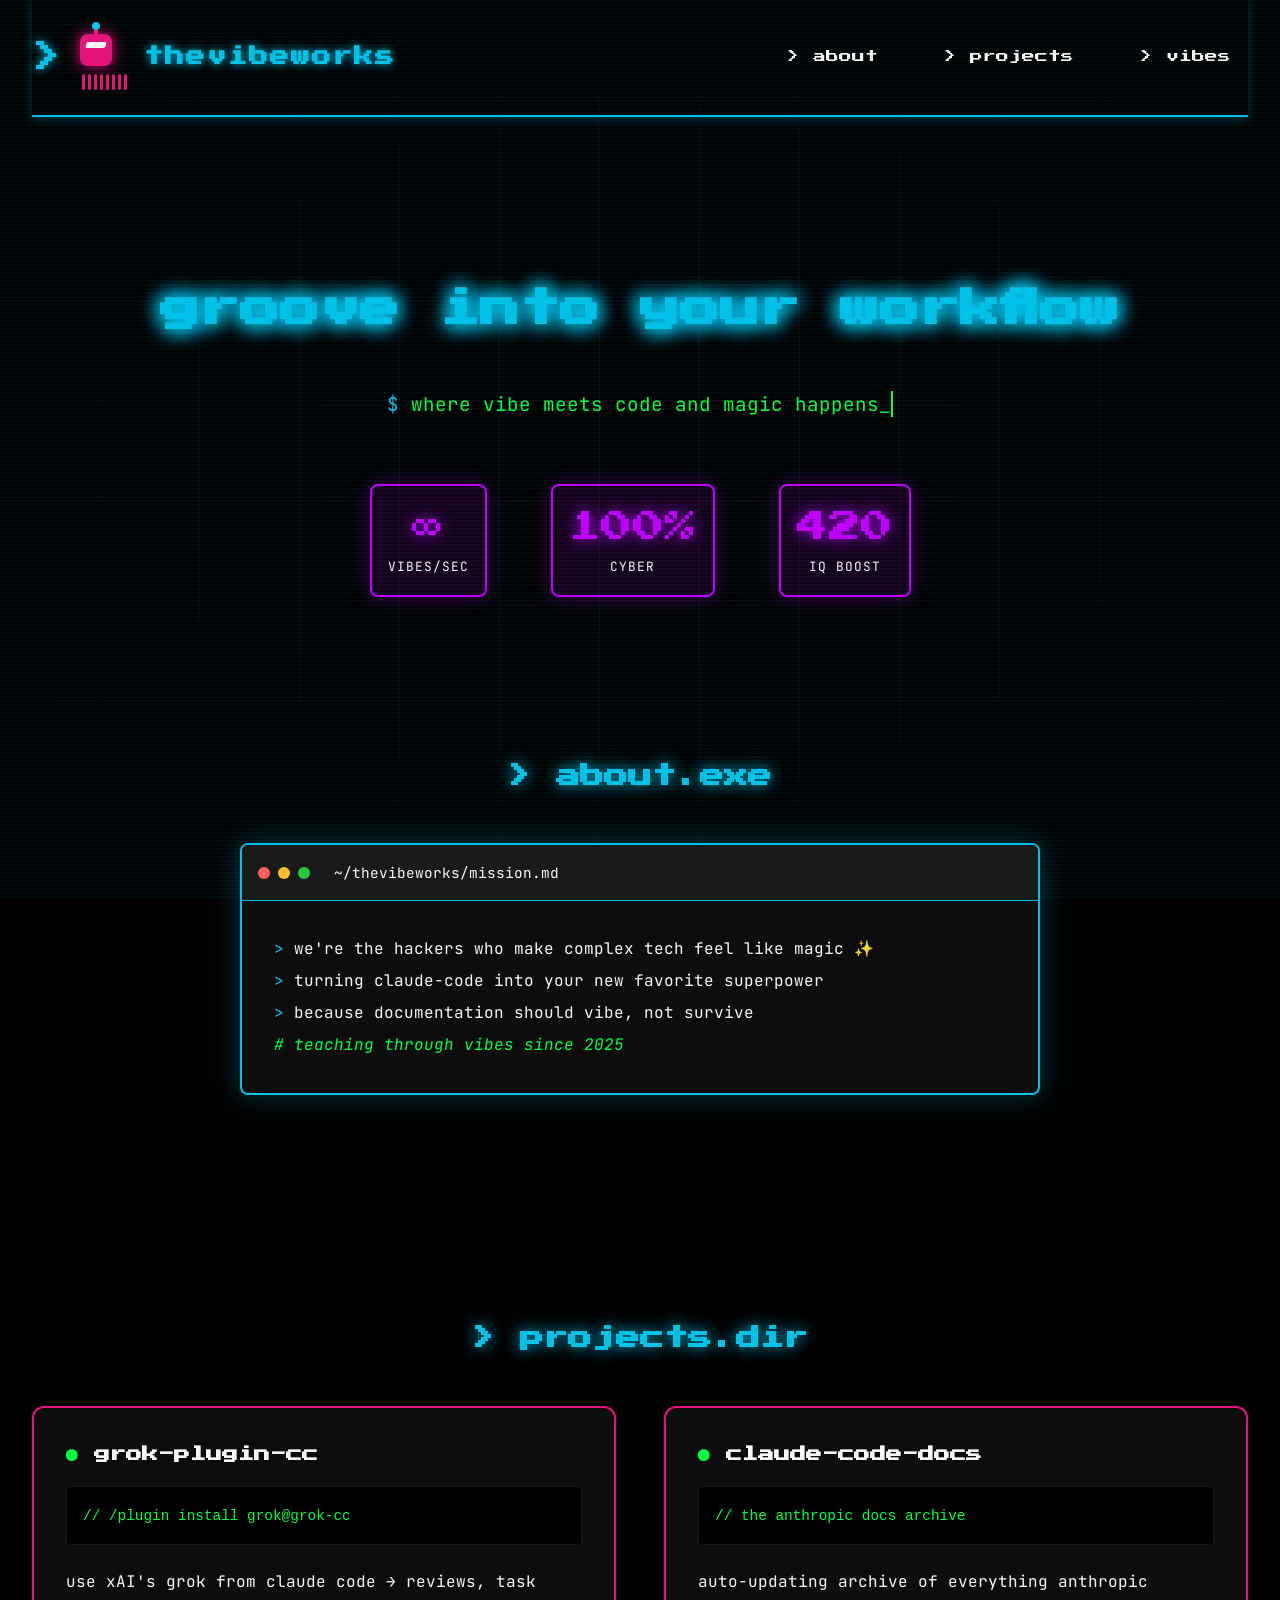
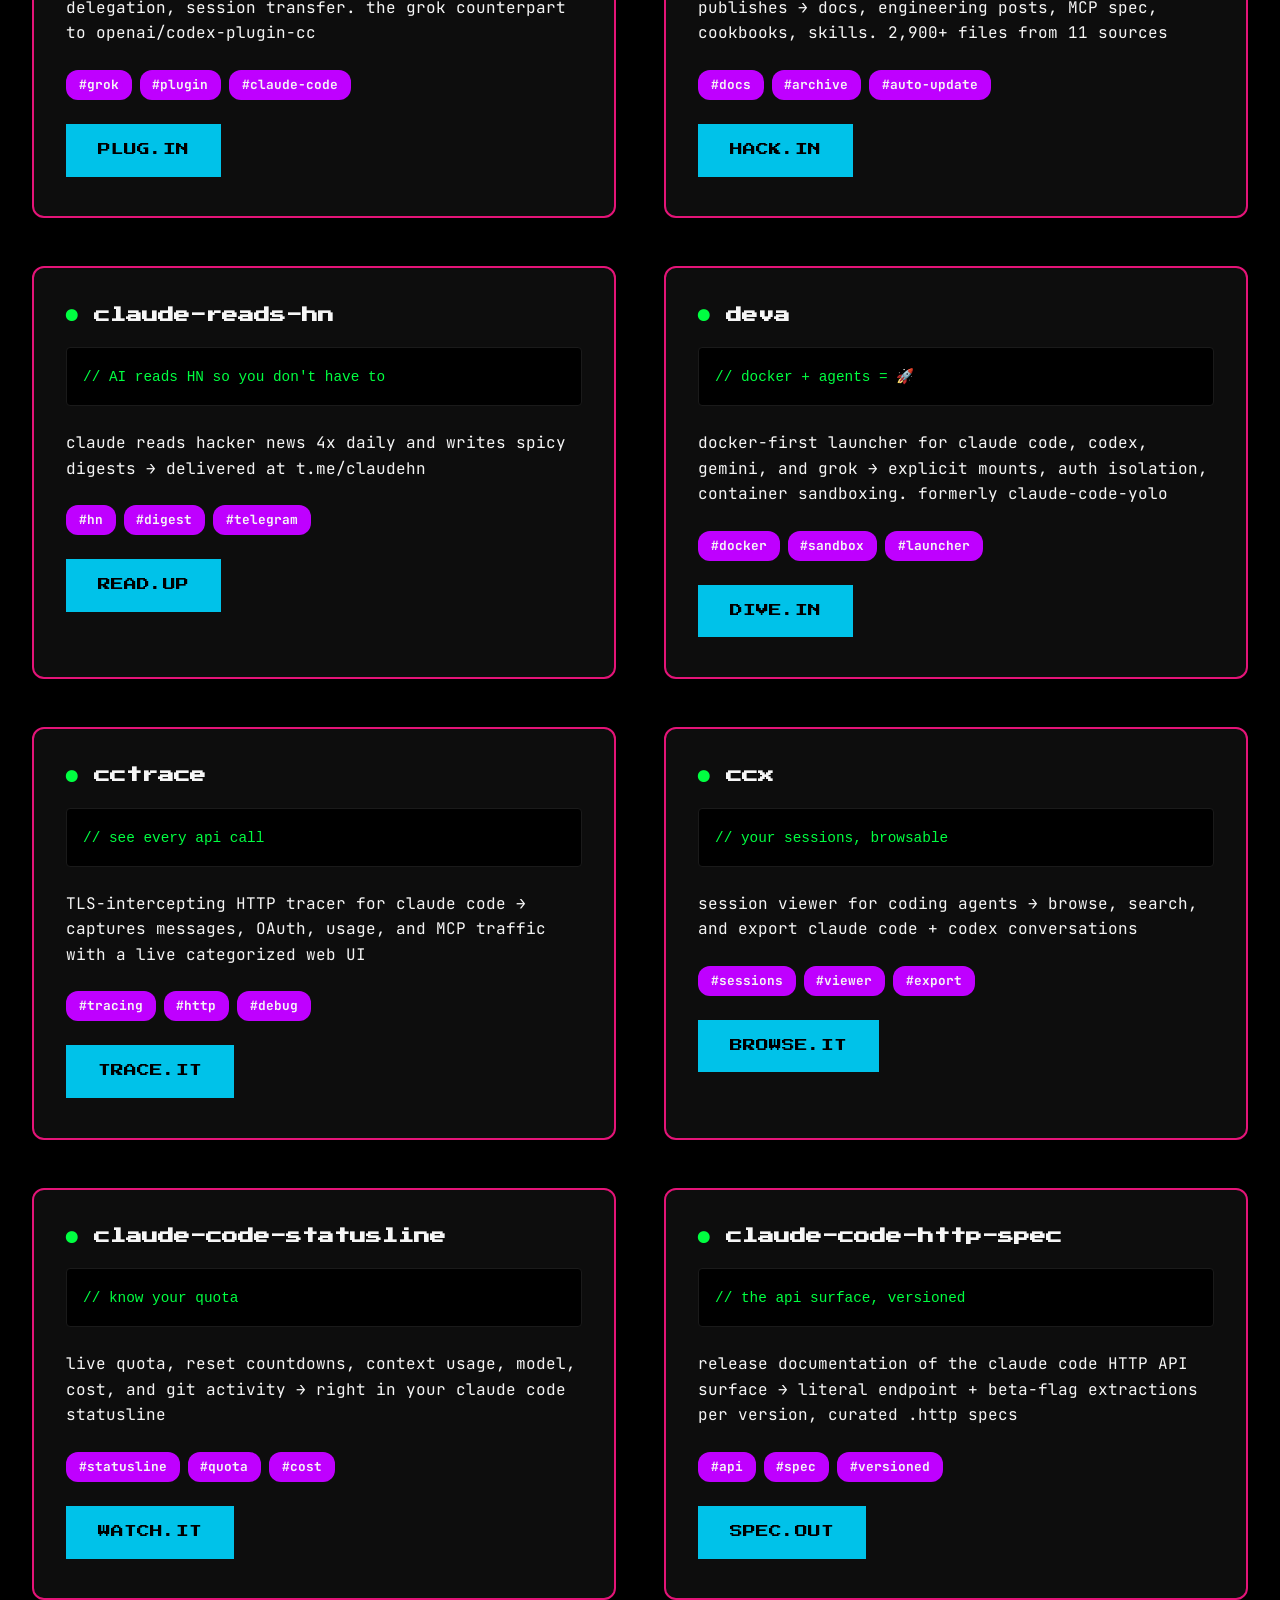
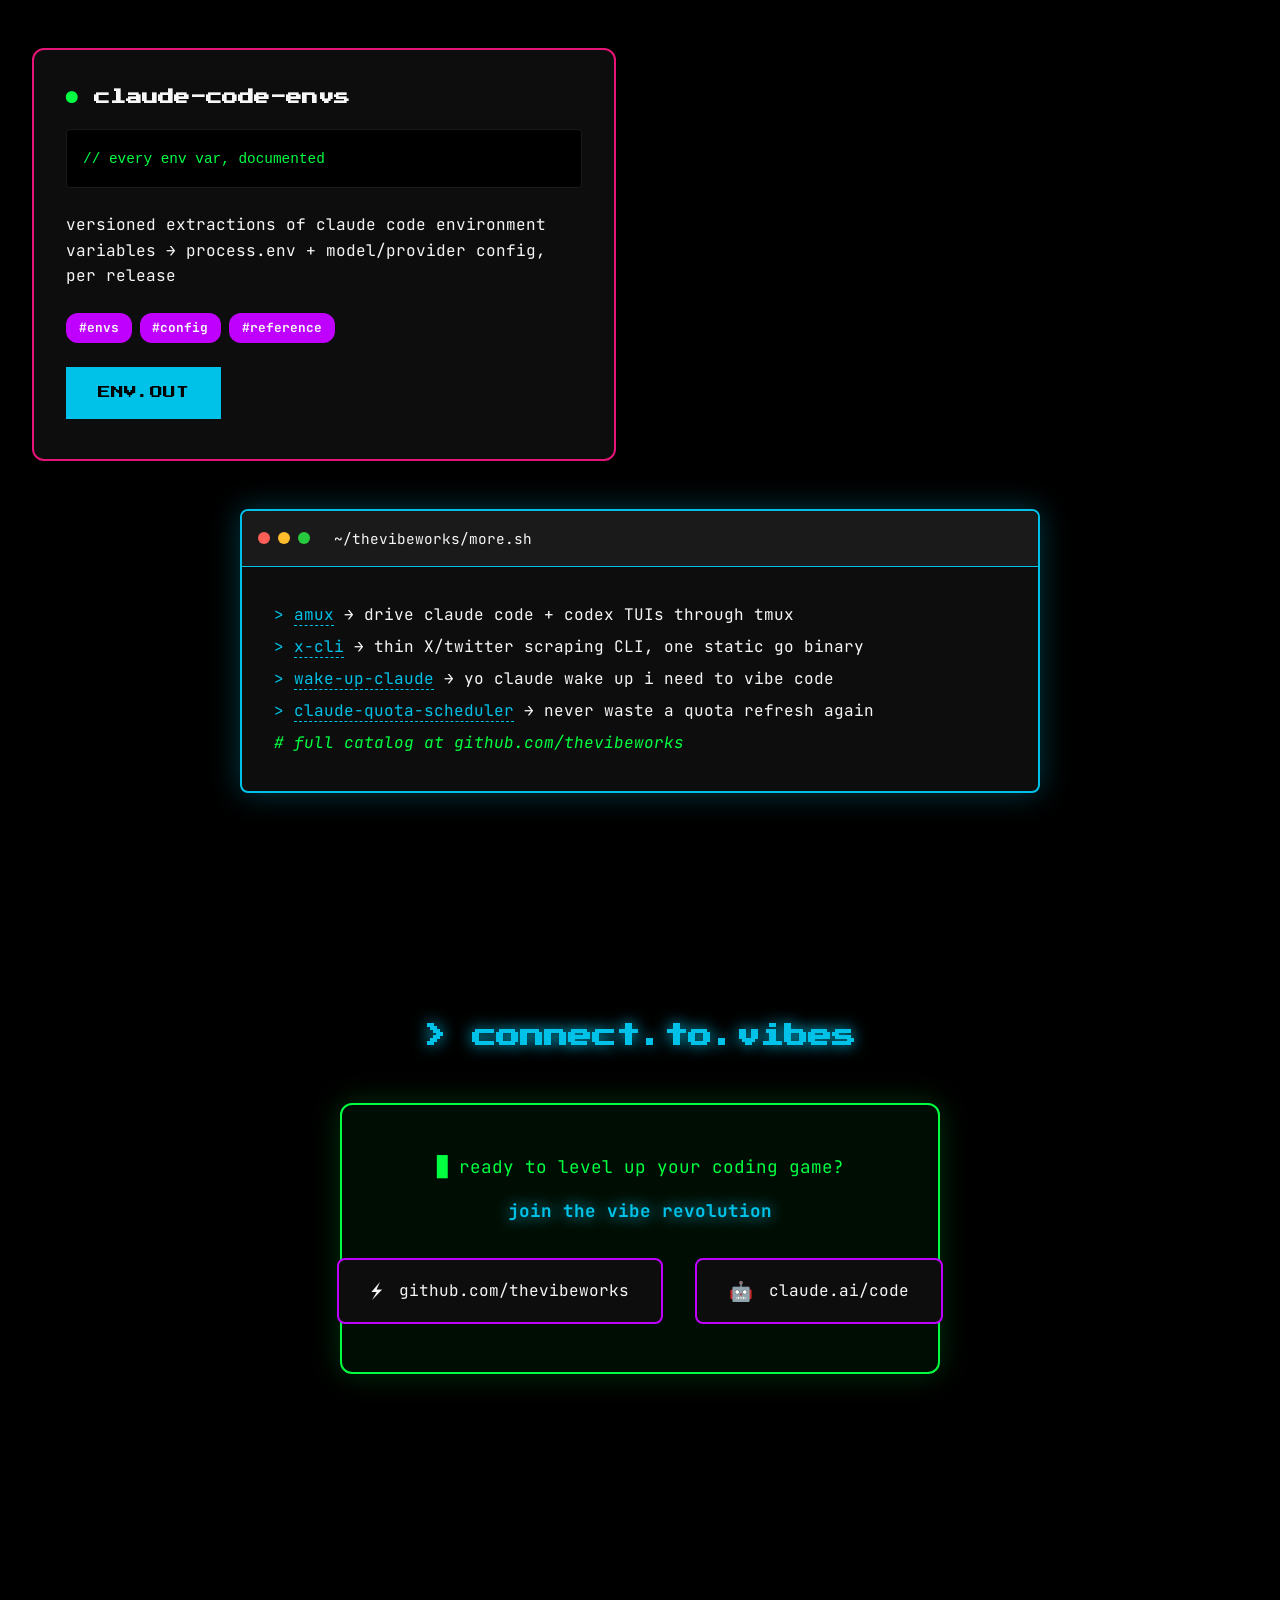
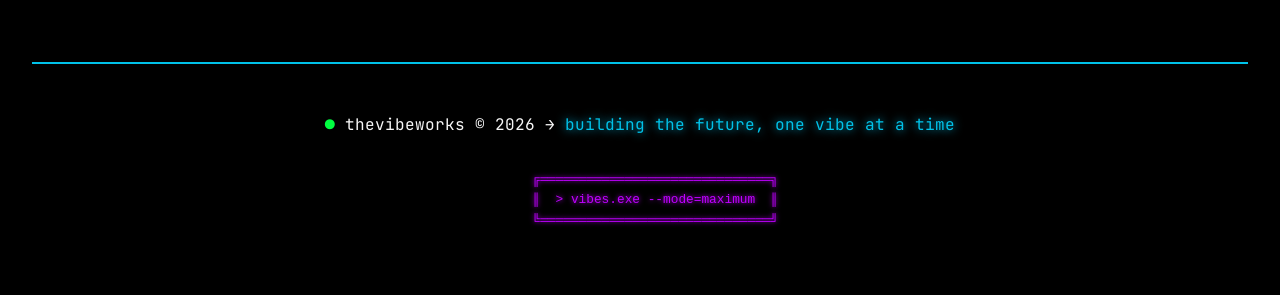
==== index.html @ 53d2098b "Add grok-plugin-cc to projects, sync deva description grok-plugin-cc shipped today (v0.1.0, Apache-2" ====
<!DOCTYPE html>
<html lang="en">
<head>
    <meta charset="UTF-8">
    <meta name="viewport" content="width=device-width, initial-scale=1.0">
    <title>thevibeworks → { coding the future }</title>
    <link rel="stylesheet" href="style.css">
    <link href="https://fonts.googleapis.com/css2?family=Press+Start+2P&family=JetBrains+Mono:wght@300;400;500;700&display=swap" rel="stylesheet">
</head>
<body>
    <div class="matrix-bg"></div>
    <div class="scan-lines"></div>
    
    <div class="container">
        <header class="header">
            <div class="logo-container">
                <div class="prompt-arrow">&gt;</div>
                <div class="octo-mascot">
                    <div class="octo-body">
                        <div class="octo-eyes"></div>
                        <div class="octo-antenna"></div>
                    </div>
                    <div class="octo-legs">
                        <span></span><span></span><span></span><span></span>
                        <span></span><span></span><span></span><span></span>
                    </div>
                </div>
                <h1 class="logo">thevibeworks</h1>
            </div>
            <nav class="nav">
                <a href="#about" class="nav-link">&gt; about</a>
                <a href="#projects" class="nav-link">&gt; projects</a>
                <a href="#vibes" class="nav-link">&gt; vibes</a>
            </nav>
        </header>

        <main class="main">
            <section class="hero">
                <div class="hero-glitch">
                    <h2 class="hero-title" data-text="groove into your workflow">groove into your workflow</h2>
                </div>
                <div class="terminal-text">
                    <span class="cursor-blink">$</span> <span class="type-writer">where vibe meets code and magic happens_</span>
                </div>
                <div class="hero-stats">
                    <div class="stat-item">
                        <span class="stat-value">∞</span>
                        <span class="stat-label">vibes/sec</span>
                    </div>
                    <div class="stat-item">
                        <span class="stat-value">100%</span>
                        <span class="stat-label">cyber</span>
                    </div>
                    <div class="stat-item">
                        <span class="stat-value">420</span>
                        <span class="stat-label">IQ boost</span>
                    </div>
                </div>
            </section>

            <section id="about" class="section">
                <h3 class="section-title">&gt; about.exe</h3>
                <div class="terminal-window">
                    <div class="terminal-header">
                        <span class="terminal-dot red"></span>
                        <span class="terminal-dot yellow"></span>
                        <span class="terminal-dot green"></span>
                        <span class="terminal-title">~/thevibeworks/mission.md</span>
                    </div>
                    <div class="terminal-content">
                        <p><span class="prompt">&gt;</span> we're the hackers who make complex tech feel like magic ✨</p>
                        <p><span class="prompt">&gt;</span> turning claude-code into your new favorite superpower</p>
                        <p><span class="prompt">&gt;</span> because documentation should vibe, not survive</p>
                        <p><span class="comment"># teaching through vibes since 2025</span></p>
                    </div>
                </div>
            </section>

            <section id="projects" class="section">
                <h3 class="section-title">&gt; projects.dir</h3>
                <div class="projects-grid">
                    <div class="project-card neon-box">
                        <div class="project-header">
                            <span class="project-status online">●</span>
                            <h4 class="project-title">grok-plugin-cc</h4>
                        </div>
                        <div class="project-code">
                            <code>// /plugin install grok@grok-cc</code>
                        </div>
                        <p class="project-description">
                            use xAI's grok from claude code → reviews, task delegation, session transfer. the grok counterpart to openai/codex-plugin-cc
                        </p>
                        <div class="project-tags">
                            <span class="tag">#grok</span>
                            <span class="tag">#plugin</span>
                            <span class="tag">#claude-code</span>
                        </div>
                        <a href="https://github.com/thevibeworks/grok-plugin-cc" class="project-link pixel-btn">
                            <span class="btn-text">plug.in</span>
                            <span class="btn-glow"></span>
                        </a>
                    </div>

                    <div class="project-card neon-box">
                        <div class="project-header">
                            <span class="project-status online">●</span>
                            <h4 class="project-title">claude-code-docs</h4>
                        </div>
                        <div class="project-code">
                            <code>// the anthropic docs archive</code>
                        </div>
                        <p class="project-description">
                            auto-updating archive of everything anthropic publishes → docs, engineering posts, MCP spec, cookbooks, skills. 2,900+ files from 11 sources
                        </p>
                        <div class="project-tags">
                            <span class="tag">#docs</span>
                            <span class="tag">#archive</span>
                            <span class="tag">#auto-update</span>
                        </div>
                        <a href="https://github.com/thevibeworks/claude-code-docs" class="project-link pixel-btn">
                            <span class="btn-text">hack.in</span>
                            <span class="btn-glow"></span>
                        </a>
                    </div>

                    <div class="project-card neon-box">
                        <div class="project-header">
                            <span class="project-status online">●</span>
                            <h4 class="project-title">claude-reads-hn</h4>
                        </div>
                        <div class="project-code">
                            <code>// AI reads HN so you don't have to</code>
                        </div>
                        <p class="project-description">
                            claude reads hacker news 4x daily and writes spicy digests → delivered at t.me/claudehn
                        </p>
                        <div class="project-tags">
                            <span class="tag">#hn</span>
                            <span class="tag">#digest</span>
                            <span class="tag">#telegram</span>
                        </div>
                        <a href="https://github.com/thevibeworks/claude-reads-hn" class="project-link pixel-btn">
                            <span class="btn-text">read.up</span>
                            <span class="btn-glow"></span>
                        </a>
                    </div>

                    <div class="project-card neon-box">
                        <div class="project-header">
                            <span class="project-status online">●</span>
                            <h4 class="project-title">deva</h4>
                        </div>
                        <div class="project-code">
                            <code>// docker + agents = 🚀</code>
                        </div>
                        <p class="project-description">
                            docker-first launcher for claude code, codex, gemini, and grok → explicit mounts, auth isolation, container sandboxing. formerly claude-code-yolo
                        </p>
                        <div class="project-tags">
                            <span class="tag">#docker</span>
                            <span class="tag">#sandbox</span>
                            <span class="tag">#launcher</span>
                        </div>
                        <a href="https://github.com/thevibeworks/deva" class="project-link pixel-btn">
                            <span class="btn-text">dive.in</span>
                            <span class="btn-glow"></span>
                        </a>
                    </div>

                    <div class="project-card neon-box">
                        <div class="project-header">
                            <span class="project-status online">●</span>
                            <h4 class="project-title">cctrace</h4>
                        </div>
                        <div class="project-code">
                            <code>// see every api call</code>
                        </div>
                        <p class="project-description">
                            TLS-intercepting HTTP tracer for claude code → captures messages, OAuth, usage, and MCP traffic with a live categorized web UI
                        </p>
                        <div class="project-tags">
                            <span class="tag">#tracing</span>
                            <span class="tag">#http</span>
                            <span class="tag">#debug</span>
                        </div>
                        <a href="https://github.com/thevibeworks/cctrace" class="project-link pixel-btn">
                            <span class="btn-text">trace.it</span>
                            <span class="btn-glow"></span>
                        </a>
                    </div>

                    <div class="project-card neon-box">
                        <div class="project-header">
                            <span class="project-status online">●</span>
                            <h4 class="project-title">ccx</h4>
                        </div>
                        <div class="project-code">
                            <code>// your sessions, browsable</code>
                        </div>
                        <p class="project-description">
                            session viewer for coding agents → browse, search, and export claude code + codex conversations
                        </p>
                        <div class="project-tags">
                            <span class="tag">#sessions</span>
                            <span class="tag">#viewer</span>
                            <span class="tag">#export</span>
                        </div>
                        <a href="https://github.com/thevibeworks/ccx" class="project-link pixel-btn">
                            <span class="btn-text">browse.it</span>
                            <span class="btn-glow"></span>
                        </a>
                    </div>

                    <div class="project-card neon-box">
                        <div class="project-header">
                            <span class="project-status online">●</span>
                            <h4 class="project-title">claude-code-statusline</h4>
                        </div>
                        <div class="project-code">
                            <code>// know your quota</code>
                        </div>
                        <p class="project-description">
                            live quota, reset countdowns, context usage, model, cost, and git activity → right in your claude code statusline
                        </p>
                        <div class="project-tags">
                            <span class="tag">#statusline</span>
                            <span class="tag">#quota</span>
                            <span class="tag">#cost</span>
                        </div>
                        <a href="https://github.com/thevibeworks/claude-code-statusline" class="project-link pixel-btn">
                            <span class="btn-text">watch.it</span>
                            <span class="btn-glow"></span>
                        </a>
                    </div>

                    <div class="project-card neon-box">
                        <div class="project-header">
                            <span class="project-status online">●</span>
                            <h4 class="project-title">claude-code-http-spec</h4>
                        </div>
                        <div class="project-code">
                            <code>// the api surface, versioned</code>
                        </div>
                        <p class="project-description">
                            release documentation of the claude code HTTP API surface → literal endpoint + beta-flag extractions per version, curated .http specs
                        </p>
                        <div class="project-tags">
                            <span class="tag">#api</span>
                            <span class="tag">#spec</span>
                            <span class="tag">#versioned</span>
                        </div>
                        <a href="https://github.com/thevibeworks/claude-code-http-spec" class="project-link pixel-btn">
                            <span class="btn-text">spec.out</span>
                            <span class="btn-glow"></span>
                        </a>
                    </div>

                    <div class="project-card neon-box">
                        <div class="project-header">
                            <span class="project-status online">●</span>
                            <h4 class="project-title">claude-code-envs</h4>
                        </div>
                        <div class="project-code">
                            <code>// every env var, documented</code>
                        </div>
                        <p class="project-description">
                            versioned extractions of claude code environment variables → process.env + model/provider config, per release
                        </p>
                        <div class="project-tags">
                            <span class="tag">#envs</span>
                            <span class="tag">#config</span>
                            <span class="tag">#reference</span>
                        </div>
                        <a href="https://github.com/thevibeworks/claude-code-envs" class="project-link pixel-btn">
                            <span class="btn-text">env.out</span>
                            <span class="btn-glow"></span>
                        </a>
                    </div>
                </div>

                <div class="terminal-window more-repos">
                    <div class="terminal-header">
                        <span class="terminal-dot red"></span>
                        <span class="terminal-dot yellow"></span>
                        <span class="terminal-dot green"></span>
                        <span class="terminal-title">~/thevibeworks/more.sh</span>
                    </div>
                    <div class="terminal-content">
                        <p><span class="prompt">&gt;</span> <a href="https://github.com/thevibeworks/amux">amux</a> → drive claude code + codex TUIs through tmux</p>
                        <p><span class="prompt">&gt;</span> <a href="https://github.com/thevibeworks/x-cli">x-cli</a> → thin X/twitter scraping CLI, one static go binary</p>
                        <p><span class="prompt">&gt;</span> <a href="https://github.com/thevibeworks/wake-up-claude">wake-up-claude</a> → yo claude wake up i need to vibe code</p>
                        <p><span class="prompt">&gt;</span> <a href="https://github.com/thevibeworks/claude-quota-scheduler">claude-quota-scheduler</a> → never waste a quota refresh again</p>
                        <p><span class="comment"># full catalog at github.com/thevibeworks</span></p>
                    </div>
                </div>
            </section>

            <section id="vibes" class="section">
                <h3 class="section-title">&gt; connect.to.vibes</h3>
                <div class="vibe-terminal">
                    <div class="vibe-prompt">
                        <p><span class="cursor">█</span> ready to level up your coding game?</p>
                        <p><span class="glow-text">join the vibe revolution</span></p>
                    </div>
                    <div class="connect-options">
                        <a href="https://github.com/thevibeworks" class="connect-btn github">
                            <span class="btn-icon">⚡</span>
                            <span>github.com/thevibeworks</span>
                        </a>
                        <a href="https://claude.ai/code" class="connect-btn claude">
                            <span class="btn-icon">🤖</span>
                            <span>claude.ai/code</span>
                        </a>
                    </div>
                </div>
            </section>
        </main>

        <footer class="footer">
            <div class="footer-content">
                <p class="footer-text">
                    <span class="blink">●</span> 
                    thevibeworks © 2026 →
                    <span class="cyber-text">building the future, one vibe at a time</span>
                </p>
                <div class="footer-ascii">
                    <pre>
    ╔══════════════════════════════╗
    ║  > vibes.exe --mode=maximum  ║
    ╚══════════════════════════════╝
                    </pre>
                </div>
            </div>
        </footer>
    </div>
</body>
</html>
---- style.css ----
/* Vibe Works - Cyberpunk Aesthetic */
:root {
    --vibe-bg: #000000;
    --vibe-cyan: #00c2e9;
    --vibe-pink: #e41478;
    --vibe-white: #f6f6f6;
    --vibe-green: #00ff41;
    --vibe-purple: #bf00ff;
    --vibe-yellow: #ffff00;
    --vibe-gray: #1a1a1a;
    --vibe-dark-gray: #0d0d0d;
    --pixel-unit: 4px;
}

/* Reset and base */
* {
    margin: 0;
    padding: 0;
    box-sizing: border-box;
}

body {
    font-family: 'JetBrains Mono', 'Courier New', monospace;
    background: var(--vibe-bg);
    color: var(--vibe-white);
    line-height: 1.6;
    overflow-x: hidden;
}

/* Matrix background effect */
.matrix-bg {
    position: fixed;
    top: 0;
    left: 0;
    width: 100%;
    height: 100%;
    background: 
        radial-gradient(ellipse at center, transparent 20%, var(--vibe-bg) 80%),
        repeating-linear-gradient(
            90deg,
            transparent,
            transparent 98px,
            rgba(0, 194, 233, 0.1) 100px
        ),
        repeating-linear-gradient(
            0deg,
            transparent,
            transparent 98px,
            rgba(228, 20, 120, 0.1) 100px
        );
    z-index: -2;
    animation: matrix-shift 20s linear infinite;
}

@keyframes matrix-shift {
    0% { transform: translate(0, 0); }
    100% { transform: translate(100px, 100px); }
}

/* Scan lines effect */
.scan-lines {
    position: fixed;
    top: 0;
    left: 0;
    width: 100%;
    height: 100%;
    background: repeating-linear-gradient(
        0deg,
        transparent,
        transparent 2px,
        rgba(0, 194, 233, 0.05) 2px,
        rgba(0, 194, 233, 0.05) 4px
    );
    z-index: -1;
    pointer-events: none;
    animation: scan-lines 0.1s linear infinite;
}

@keyframes scan-lines {
    0% { transform: translateY(0); }
    100% { transform: translateY(4px); }
}

/* Container */
.container {
    max-width: 1400px;
    margin: 0 auto;
    padding: 0 2rem;
    position: relative;
}

/* Header */
.header {
    display: flex;
    justify-content: space-between;
    align-items: center;
    padding: 2rem 0;
    border-bottom: 2px solid var(--vibe-cyan);
    box-shadow: 0 2px 10px rgba(0, 194, 233, 0.3);
}

.logo-container {
    display: flex;
    align-items: center;
    gap: 1rem;
}

.prompt-arrow {
    font-family: 'Press Start 2P', monospace;
    font-size: 2rem;
    color: var(--vibe-cyan);
    text-shadow: 0 0 10px var(--vibe-cyan);
    animation: arrow-pulse 2s ease-in-out infinite;
}

@keyframes arrow-pulse {
    0%, 100% { opacity: 1; transform: scale(1); }
    50% { opacity: 0.7; transform: scale(1.1); }
}

/* Octo mascot */
.octo-mascot {
    position: relative;
    width: 48px;
    height: 48px;
}

.octo-body {
    width: 32px;
    height: 32px;
    background: var(--vibe-pink);
    border-radius: 8px;
    position: relative;
    box-shadow: 0 0 15px var(--vibe-pink);
    animation: octo-bob 3s ease-in-out infinite;
}

.octo-eyes {
    position: absolute;
    top: 8px;
    left: 6px;
    width: 20px;
    height: 6px;
    background: var(--vibe-white);
    border-radius: 2px;
    transform: skew(-15deg);
}

.octo-antenna {
    position: absolute;
    top: -8px;
    left: 14px;
    width: 4px;
    height: 12px;
    background: var(--vibe-pink);
    border-radius: 2px;
}

.octo-antenna::after {
    content: '';
    position: absolute;
    top: -4px;
    left: -2px;
    width: 8px;
    height: 8px;
    background: var(--vibe-cyan);
    border-radius: 50%;
    animation: antenna-blink 1.5s ease-in-out infinite;
}

.octo-legs {
    position: absolute;
    bottom: -8px;
    left: 0;
    width: 100%;
    display: flex;
    justify-content: space-around;
}

.octo-legs span {
    width: 3px;
    height: 16px;
    background: var(--vibe-pink);
    border-radius: 2px;
    animation: leg-wave 2s ease-in-out infinite;
}

.octo-legs span:nth-child(2) { animation-delay: 0.1s; }
.octo-legs span:nth-child(3) { animation-delay: 0.2s; }
.octo-legs span:nth-child(4) { animation-delay: 0.3s; }
.octo-legs span:nth-child(5) { animation-delay: 0.4s; }
.octo-legs span:nth-child(6) { animation-delay: 0.5s; }
.octo-legs span:nth-child(7) { animation-delay: 0.6s; }
.octo-legs span:nth-child(8) { animation-delay: 0.7s; }

@keyframes octo-bob {
    0%, 100% { transform: translateY(0); }
    50% { transform: translateY(-4px); }
}

@keyframes antenna-blink {
    0%, 80%, 100% { opacity: 1; }
    90% { opacity: 0.3; }
}

@keyframes leg-wave {
    0%, 100% { transform: rotate(0deg); }
    50% { transform: rotate(15deg); }
}

.logo {
    font-family: 'Press Start 2P', monospace;
    font-size: 1.2rem;
    color: var(--vibe-cyan);
    text-shadow: 0 0 10px var(--vibe-cyan);
    letter-spacing: 2px;
}

/* Navigation */
.nav {
    display: flex;
    gap: 2rem;
}

.nav-link {
    font-family: 'Press Start 2P', monospace;
    font-size: 0.8rem;
    color: var(--vibe-white);
    text-decoration: none;
    transition: all 0.3s ease;
    padding: 0.5rem 1rem;
    border: 1px solid transparent;
}

.nav-link:hover {
    color: var(--vibe-pink);
    text-shadow: 0 0 10px var(--vibe-pink);
    border-color: var(--vibe-pink);
    box-shadow: 0 0 15px rgba(228, 20, 120, 0.3);
}

/* Main content */
.main {
    padding: 4rem 0;
}

/* Hero section */
.hero {
    text-align: center;
    padding: 6rem 0;
}

.hero-glitch {
    position: relative;
    margin-bottom: 3rem;
}

.hero-title {
    font-family: 'Press Start 2P', monospace;
    font-size: 2.5rem;
    color: var(--vibe-cyan);
    text-shadow: 0 0 20px var(--vibe-cyan);
    animation: glitch 3s linear infinite;
    position: relative;
}

.hero-title::before,
.hero-title::after {
    content: attr(data-text);
    position: absolute;
    top: 0;
    left: 0;
    width: 100%;
    height: 100%;
}

.hero-title::before {
    animation: glitch-1 0.5s linear infinite reverse;
    color: var(--vibe-pink);
    z-index: -1;
}

.hero-title::after {
    animation: glitch-2 0.5s linear infinite reverse;
    color: var(--vibe-green);
    z-index: -2;
}

@keyframes glitch {
    0%, 90%, 100% { transform: translate(0); }
    10% { transform: translate(-2px, 1px); }
    20% { transform: translate(2px, -1px); }
    30% { transform: translate(-1px, 2px); }
    40% { transform: translate(1px, -2px); }
    50% { transform: translate(-2px, 1px); }
    60% { transform: translate(2px, -1px); }
    70% { transform: translate(-1px, 2px); }
    80% { transform: translate(1px, -2px); }
}

@keyframes glitch-1 {
    0% { clip: rect(42px, 9999px, 44px, 0); }
    5% { clip: rect(12px, 9999px, 59px, 0); }
    10% { clip: rect(48px, 9999px, 29px, 0); }
    15% { clip: rect(42px, 9999px, 73px, 0); }
    20% { clip: rect(63px, 9999px, 27px, 0); }
    25% { clip: rect(34px, 9999px, 55px, 0); }
    30% { clip: rect(86px, 9999px, 73px, 0); }
    35% { clip: rect(20px, 9999px, 20px, 0); }
    40% { clip: rect(26px, 9999px, 60px, 0); }
    45% { clip: rect(25px, 9999px, 66px, 0); }
    50% { clip: rect(57px, 9999px, 98px, 0); }
    55% { clip: rect(5px, 9999px, 46px, 0); }
    60% { clip: rect(82px, 9999px, 31px, 0); }
    65% { clip: rect(54px, 9999px, 27px, 0); }
    70% { clip: rect(28px, 9999px, 99px, 0); }
    75% { clip: rect(45px, 9999px, 69px, 0); }
    80% { clip: rect(23px, 9999px, 85px, 0); }
    85% { clip: rect(54px, 9999px, 84px, 0); }
    90% { clip: rect(45px, 9999px, 47px, 0); }
    95% { clip: rect(37px, 9999px, 20px, 0); }
    100% { clip: rect(4px, 9999px, 91px, 0); }
}

@keyframes glitch-2 {
    0% { clip: rect(65px, 9999px, 100px, 0); }
    5% { clip: rect(52px, 9999px, 74px, 0); }
    10% { clip: rect(79px, 9999px, 85px, 0); }
    15% { clip: rect(75px, 9999px, 5px, 0); }
    20% { clip: rect(67px, 9999px, 61px, 0); }
    25% { clip: rect(14px, 9999px, 79px, 0); }
    30% { clip: rect(1px, 9999px, 66px, 0); }
    35% { clip: rect(86px, 9999px, 30px, 0); }
    40% { clip: rect(23px, 9999px, 98px, 0); }
    45% { clip: rect(85px, 9999px, 90px, 0); }
    50% { clip: rect(48px, 9999px, 38px, 0); }
    55% { clip: rect(86px, 9999px, 35px, 0); }
    60% { clip: rect(49px, 9999px, 24px, 0); }
    65% { clip: rect(71px, 9999px, 11px, 0); }
    70% { clip: rect(17px, 9999px, 44px, 0); }
    75% { clip: rect(67px, 9999px, 93px, 0); }
    80% { clip: rect(82px, 9999px, 88px, 0); }
    85% { clip: rect(59px, 9999px, 65px, 0); }
    90% { clip: rect(46px, 9999px, 81px, 0); }
    95% { clip: rect(38px, 9999px, 26px, 0); }
    100% { clip: rect(43px, 9999px, 71px, 0); }
}

.terminal-text {
    font-size: 1.2rem;
    color: var(--vibe-green);
    margin-bottom: 3rem;
    font-family: 'JetBrains Mono', monospace;
}

.cursor-blink {
    color: var(--vibe-cyan);
    animation: cursor-blink 1s step-end infinite;
}

@keyframes cursor-blink {
    0%, 50% { opacity: 1; }
    51%, 100% { opacity: 0; }
}

.type-writer {
    border-right: 2px solid var(--vibe-green);
    animation: typing 4s steps(40) 1s both, cursor-blink 1s step-end infinite;
}

@keyframes typing {
    from { width: 0; }
    to { width: 100%; }
}

/* Hero stats */
.hero-stats {
    display: flex;
    justify-content: center;
    gap: 4rem;
    margin-top: 4rem;
}

.stat-item {
    text-align: center;
    padding: 1rem;
    border: 2px solid var(--vibe-purple);
    border-radius: 8px;
    background: rgba(191, 0, 255, 0.1);
    box-shadow: 0 0 20px rgba(191, 0, 255, 0.3);
    transition: all 0.3s ease;
}

.stat-item:hover {
    transform: translateY(-4px);
    box-shadow: 0 8px 30px rgba(191, 0, 255, 0.5);
}

.stat-value {
    display: block;
    font-family: 'Press Start 2P', monospace;
    font-size: 2rem;
    color: var(--vibe-purple);
    text-shadow: 0 0 15px var(--vibe-purple);
}

.stat-label {
    font-size: 0.8rem;
    color: var(--vibe-white);
    text-transform: uppercase;
    letter-spacing: 1px;
}

/* Sections */
.section {
    margin-bottom: 6rem;
    padding: 4rem 0;
}

.section-title {
    font-family: 'Press Start 2P', monospace;
    font-size: 1.5rem;
    color: var(--vibe-cyan);
    text-shadow: 0 0 15px var(--vibe-cyan);
    margin-bottom: 3rem;
    text-align: center;
}

/* Terminal window */
.terminal-window {
    background: var(--vibe-dark-gray);
    border: 2px solid var(--vibe-cyan);
    border-radius: 8px;
    overflow: hidden;
    box-shadow: 0 0 30px rgba(0, 194, 233, 0.3);
    max-width: 800px;
    margin: 0 auto;
}

.terminal-header {
    background: var(--vibe-gray);
    padding: 1rem;
    display: flex;
    align-items: center;
    gap: 0.5rem;
    border-bottom: 1px solid var(--vibe-cyan);
}

.terminal-dot {
    width: 12px;
    height: 12px;
    border-radius: 50%;
}

.terminal-dot.red { background: #ff5f56; }
.terminal-dot.yellow { background: #ffbd2e; }
.terminal-dot.green { background: #27ca3f; }

.terminal-title {
    color: var(--vibe-white);
    font-size: 0.9rem;
    margin-left: 1rem;
}

.terminal-content {
    padding: 2rem;
    font-family: 'JetBrains Mono', monospace;
    line-height: 2;
}

.prompt {
    color: var(--vibe-cyan);
}

.comment {
    color: var(--vibe-green);
    font-style: italic;
}

/* Projects grid */
.projects-grid {
    display: grid;
    grid-template-columns: repeat(auto-fit, minmax(400px, 1fr));
    gap: 3rem;
    margin-top: 3rem;
}

.project-card {
    background: var(--vibe-dark-gray);
    border: 2px solid var(--vibe-pink);
    border-radius: 12px;
    padding: 2rem;
    position: relative;
    overflow: hidden;
    transition: all 0.3s ease;
}

.project-card::before {
    content: '';
    position: absolute;
    top: -2px;
    left: -2px;
    right: -2px;
    bottom: -2px;
    background: linear-gradient(45deg, var(--vibe-cyan), var(--vibe-pink), var(--vibe-purple), var(--vibe-green));
    z-index: -1;
    border-radius: 12px;
    opacity: 0;
    transition: opacity 0.3s ease;
}

.project-card:hover::before {
    opacity: 1;
}

.project-card:hover {
    transform: translateY(-8px);
    box-shadow: 0 20px 40px rgba(228, 20, 120, 0.3);
}

.project-header {
    display: flex;
    align-items: center;
    gap: 1rem;
    margin-bottom: 1rem;
}

.project-status {
    color: var(--vibe-green);
    font-size: 1.2rem;
    animation: status-pulse 2s ease-in-out infinite;
}

@keyframes status-pulse {
    0%, 100% { opacity: 1; }
    50% { opacity: 0.5; }
}

.project-title {
    font-family: 'Press Start 2P', monospace;
    color: var(--vibe-white);
    font-size: 1rem;
}

.project-code {
    background: var(--vibe-bg);
    border: 1px solid var(--vibe-gray);
    border-radius: 4px;
    padding: 1rem;
    margin: 1rem 0;
    font-family: 'JetBrains Mono', monospace;
    color: var(--vibe-green);
    font-size: 0.9rem;
}

.project-description {
    color: var(--vibe-white);
    margin: 1.5rem 0;
    line-height: 1.6;
}

.project-tags {
    display: flex;
    gap: 0.5rem;
    margin: 1.5rem 0;
    flex-wrap: wrap;
}

.tag {
    background: var(--vibe-purple);
    color: var(--vibe-white);
    padding: 0.3rem 0.8rem;
    border-radius: 12px;
    font-size: 0.8rem;
    font-weight: bold;
    text-shadow: 0 0 5px var(--vibe-purple);
}

/* Pixel buttons */
.pixel-btn {
    position: relative;
    display: inline-block;
    padding: 1rem 2rem;
    background: var(--vibe-cyan);
    color: var(--vibe-bg);
    text-decoration: none;
    font-family: 'Press Start 2P', monospace;
    font-size: 0.8rem;
    border: none;
    cursor: pointer;
    transition: all 0.3s ease;
    overflow: hidden;
    text-transform: uppercase;
}

.pixel-btn:hover {
    background: var(--vibe-pink);
    transform: translateY(-2px);
    box-shadow: 
        0 4px 8px rgba(228, 20, 120, 0.3),
        0 0 20px rgba(228, 20, 120, 0.5);
}

.btn-glow {
    position: absolute;
    top: 0;
    left: -100%;
    width: 100%;
    height: 100%;
    background: linear-gradient(90deg, transparent, rgba(255, 255, 255, 0.4), transparent);
    transition: left 0.5s ease;
}

.pixel-btn:hover .btn-glow {
    left: 100%;
}

/* Vibe terminal */
.vibe-terminal {
    text-align: center;
    padding: 3rem;
    border: 2px solid var(--vibe-green);
    border-radius: 12px;
    background: rgba(0, 255, 65, 0.05);
    box-shadow: 0 0 30px rgba(0, 255, 65, 0.2);
    max-width: 600px;
    margin: 0 auto;
}

.vibe-prompt p {
    font-size: 1.1rem;
    margin-bottom: 1rem;
    color: var(--vibe-green);
}

.cursor {
    animation: cursor-blink 1s step-end infinite;
}

.glow-text {
    color: var(--vibe-cyan);
    text-shadow: 0 0 15px var(--vibe-cyan);
    font-weight: bold;
}

.connect-options {
    display: flex;
    gap: 2rem;
    justify-content: center;
    margin-top: 2rem;
}

.connect-btn {
    display: flex;
    align-items: center;
    gap: 1rem;
    padding: 1rem 2rem;
    background: var(--vibe-dark-gray);
    border: 2px solid var(--vibe-purple);
    border-radius: 8px;
    color: var(--vibe-white);
    text-decoration: none;
    transition: all 0.3s ease;
    font-family: 'JetBrains Mono', monospace;
}

.connect-btn:hover {
    background: var(--vibe-purple);
    transform: translateY(-4px);
    box-shadow: 0 8px 20px rgba(191, 0, 255, 0.4);
}

.btn-icon {
    font-size: 1.2rem;
}

/* Footer */
.footer {
    border-top: 2px solid var(--vibe-cyan);
    padding: 3rem 0;
    text-align: center;
    margin-top: 4rem;
}

.footer-text {
    color: var(--vibe-white);
    margin-bottom: 2rem;
    font-family: 'JetBrains Mono', monospace;
}

.blink {
    color: var(--vibe-green);
    animation: cursor-blink 2s step-end infinite;
}

.cyber-text {
    color: var(--vibe-cyan);
    text-shadow: 0 0 10px var(--vibe-cyan);
}

.footer-ascii {
    color: var(--vibe-purple);
    font-family: 'JetBrains Mono', monospace;
    font-size: 0.8rem;
    text-shadow: 0 0 5px var(--vibe-purple);
}

/* Responsive design */
@media (max-width: 768px) {
    .header {
        flex-direction: column;
        gap: 2rem;
    }
    
    .logo-container {
        justify-content: center;
    }
    
    .nav {
        gap: 1rem;
    }
    
    .nav-link {
        font-size: 0.7rem;
        padding: 0.5rem;
    }
    
    .hero-title {
        font-size: 1.5rem;
    }
    
    .hero-stats {
        flex-direction: column;
        gap: 2rem;
    }
    
    .projects-grid {
        grid-template-columns: 1fr;
        gap: 2rem;
    }
    
    .connect-options {
        flex-direction: column;
        gap: 1rem;
    }
    
    .terminal-content {
        padding: 1rem;
    }
}

@media (max-width: 480px) {
    .container {
        padding: 0 1rem;
    }
    
    .hero {
        padding: 3rem 0;
    }
    
    .hero-title {
        font-size: 1.2rem;
    }
    
    .section {
        margin-bottom: 4rem;
        padding: 2rem 0;
    }
    
    .project-card {
        padding: 1.5rem;
    }
    
    .vibe-terminal {
        padding: 2rem 1rem;
    }
}
/* More repos list */
.more-repos {
    margin-top: 3rem;
}

.more-repos a {
    color: var(--vibe-cyan);
    text-decoration: none;
    border-bottom: 1px dashed var(--vibe-cyan);
}

.more-repos a:hover {
    color: var(--vibe-pink);
    border-bottom-color: var(--vibe-pink);
    text-shadow: 0 0 8px var(--vibe-pink);
}
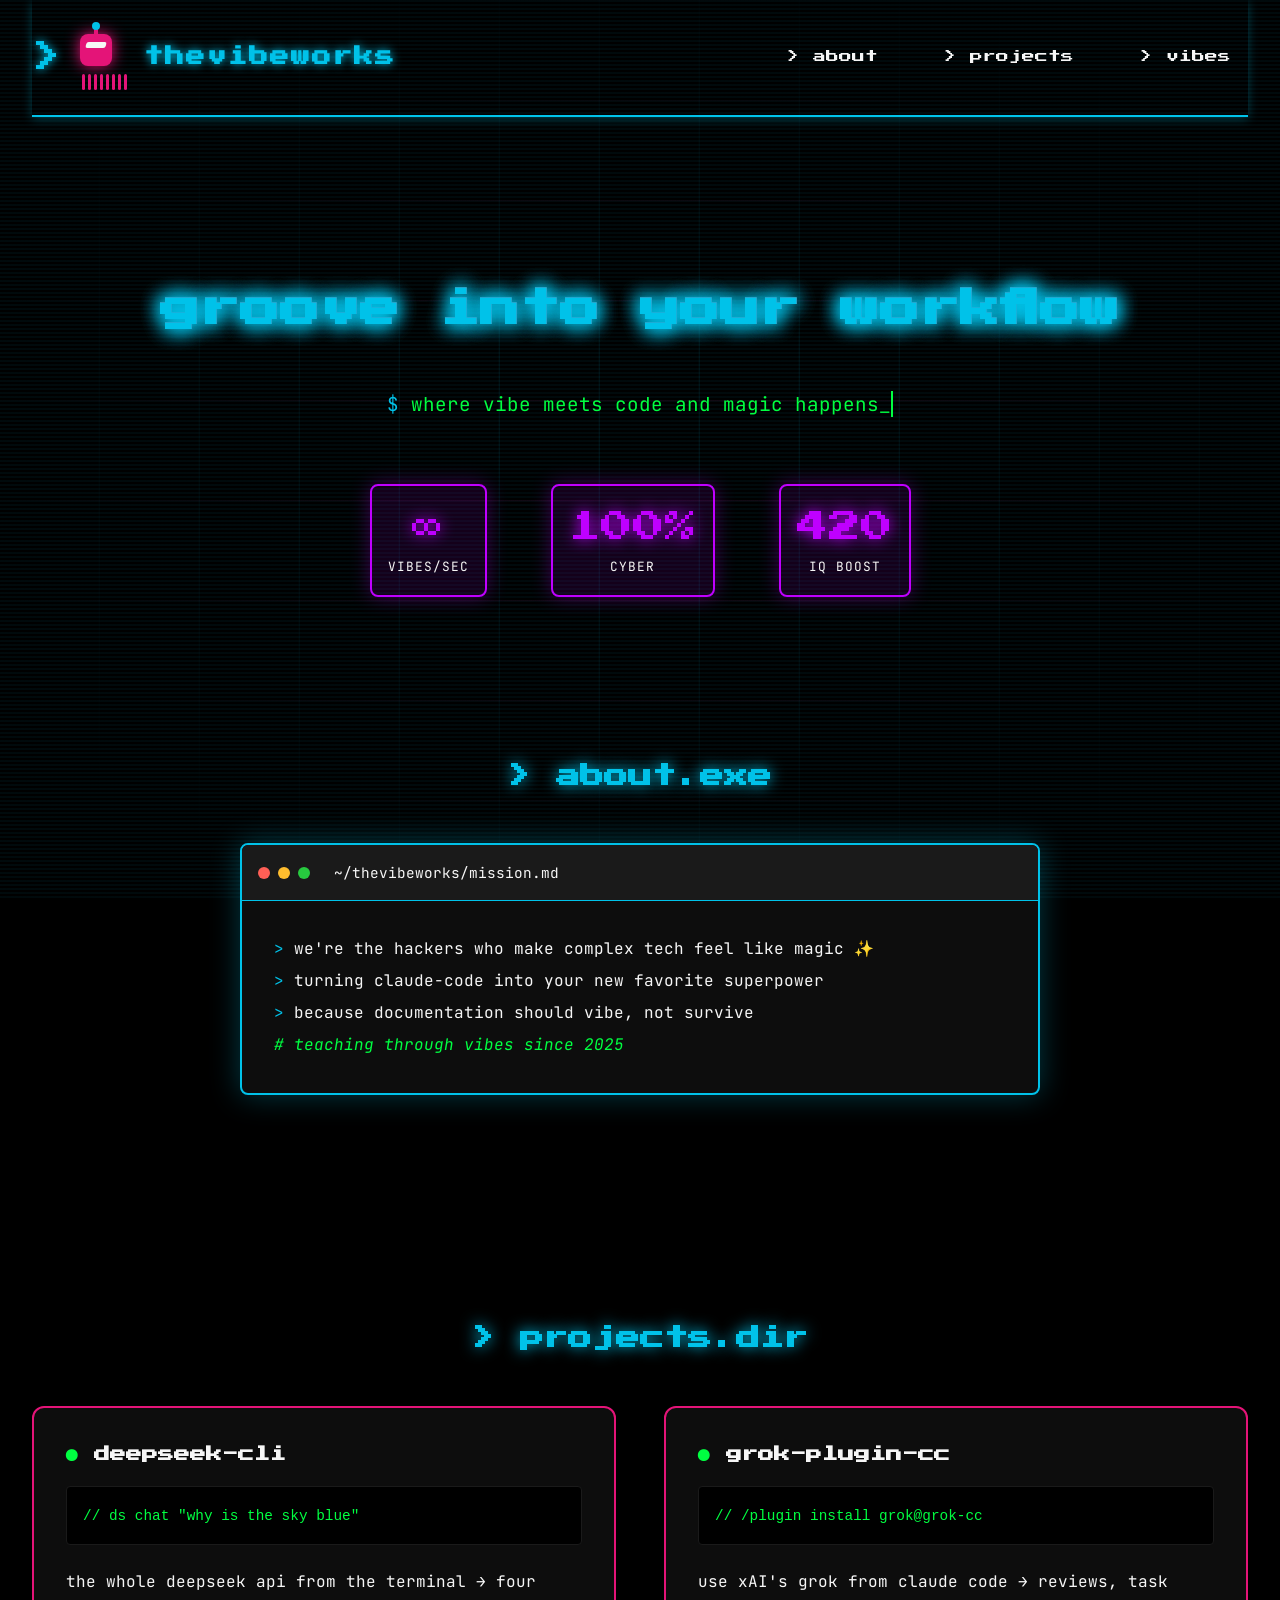
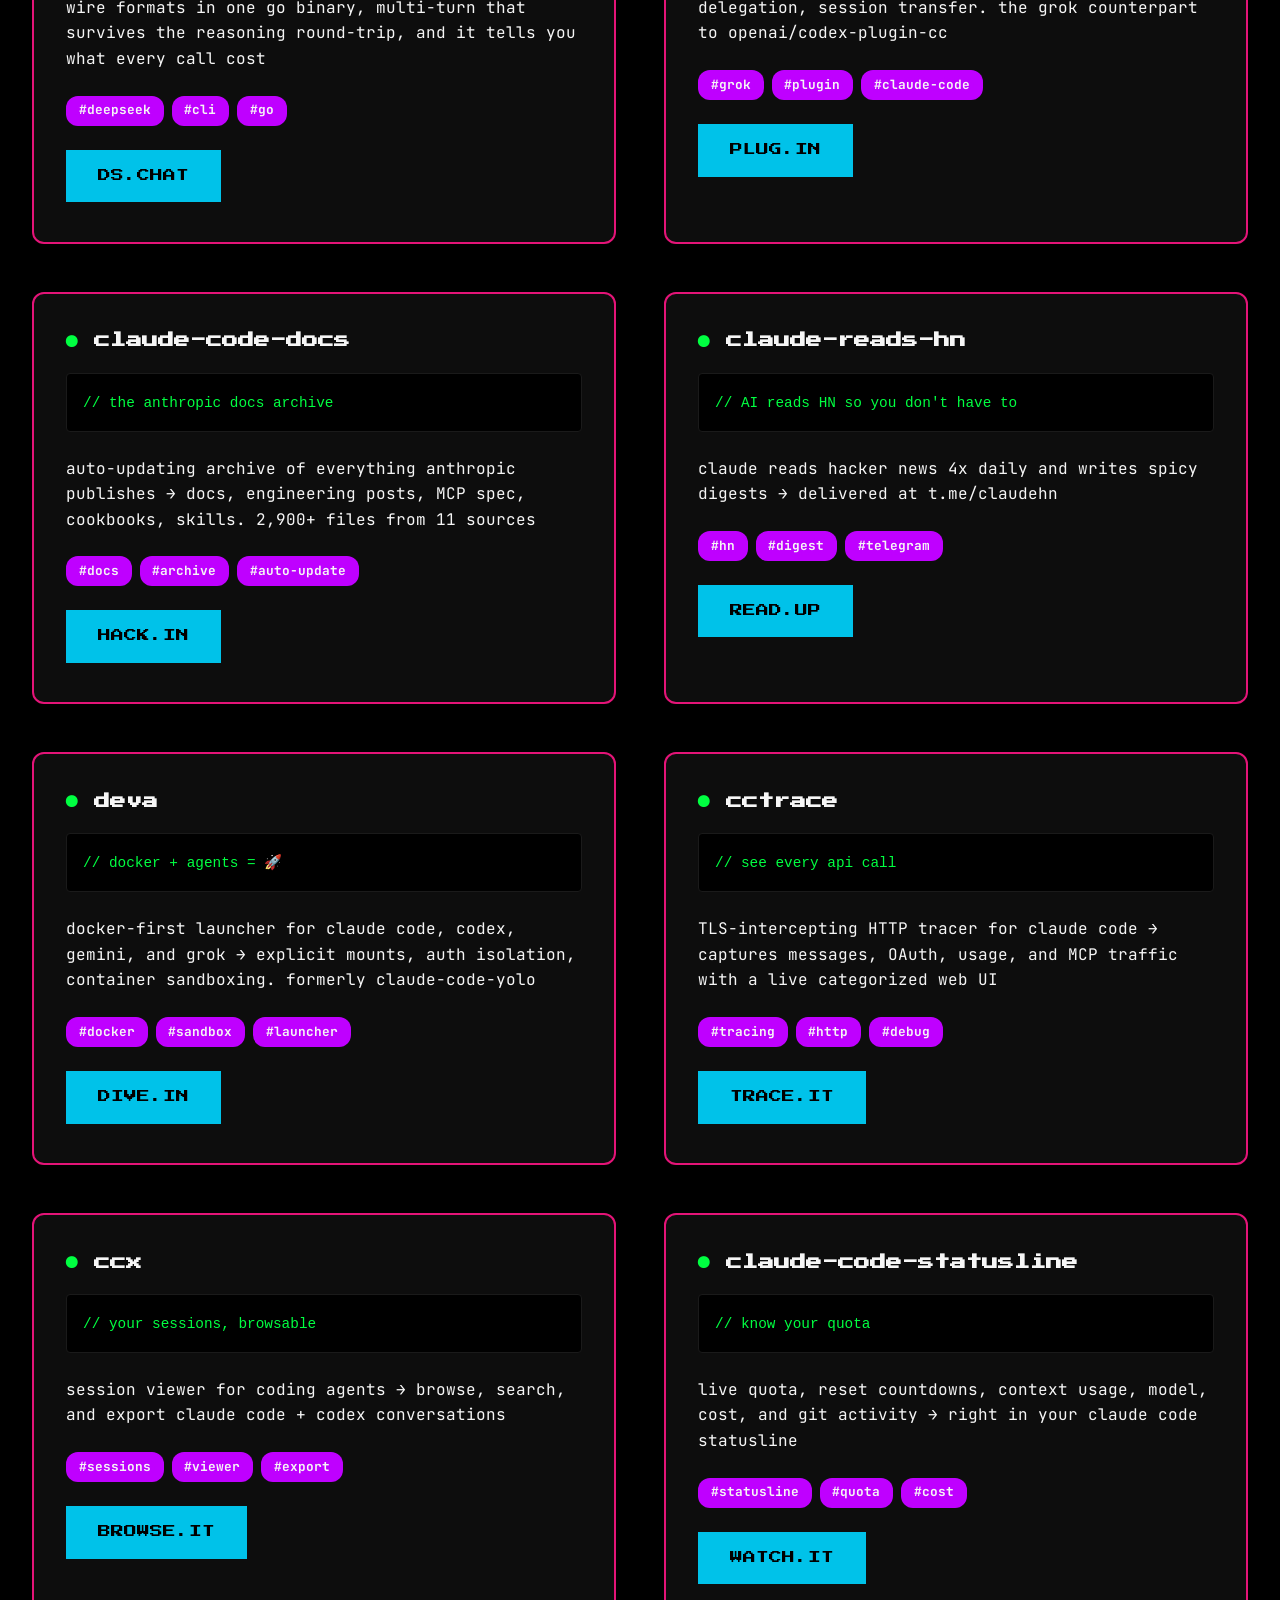
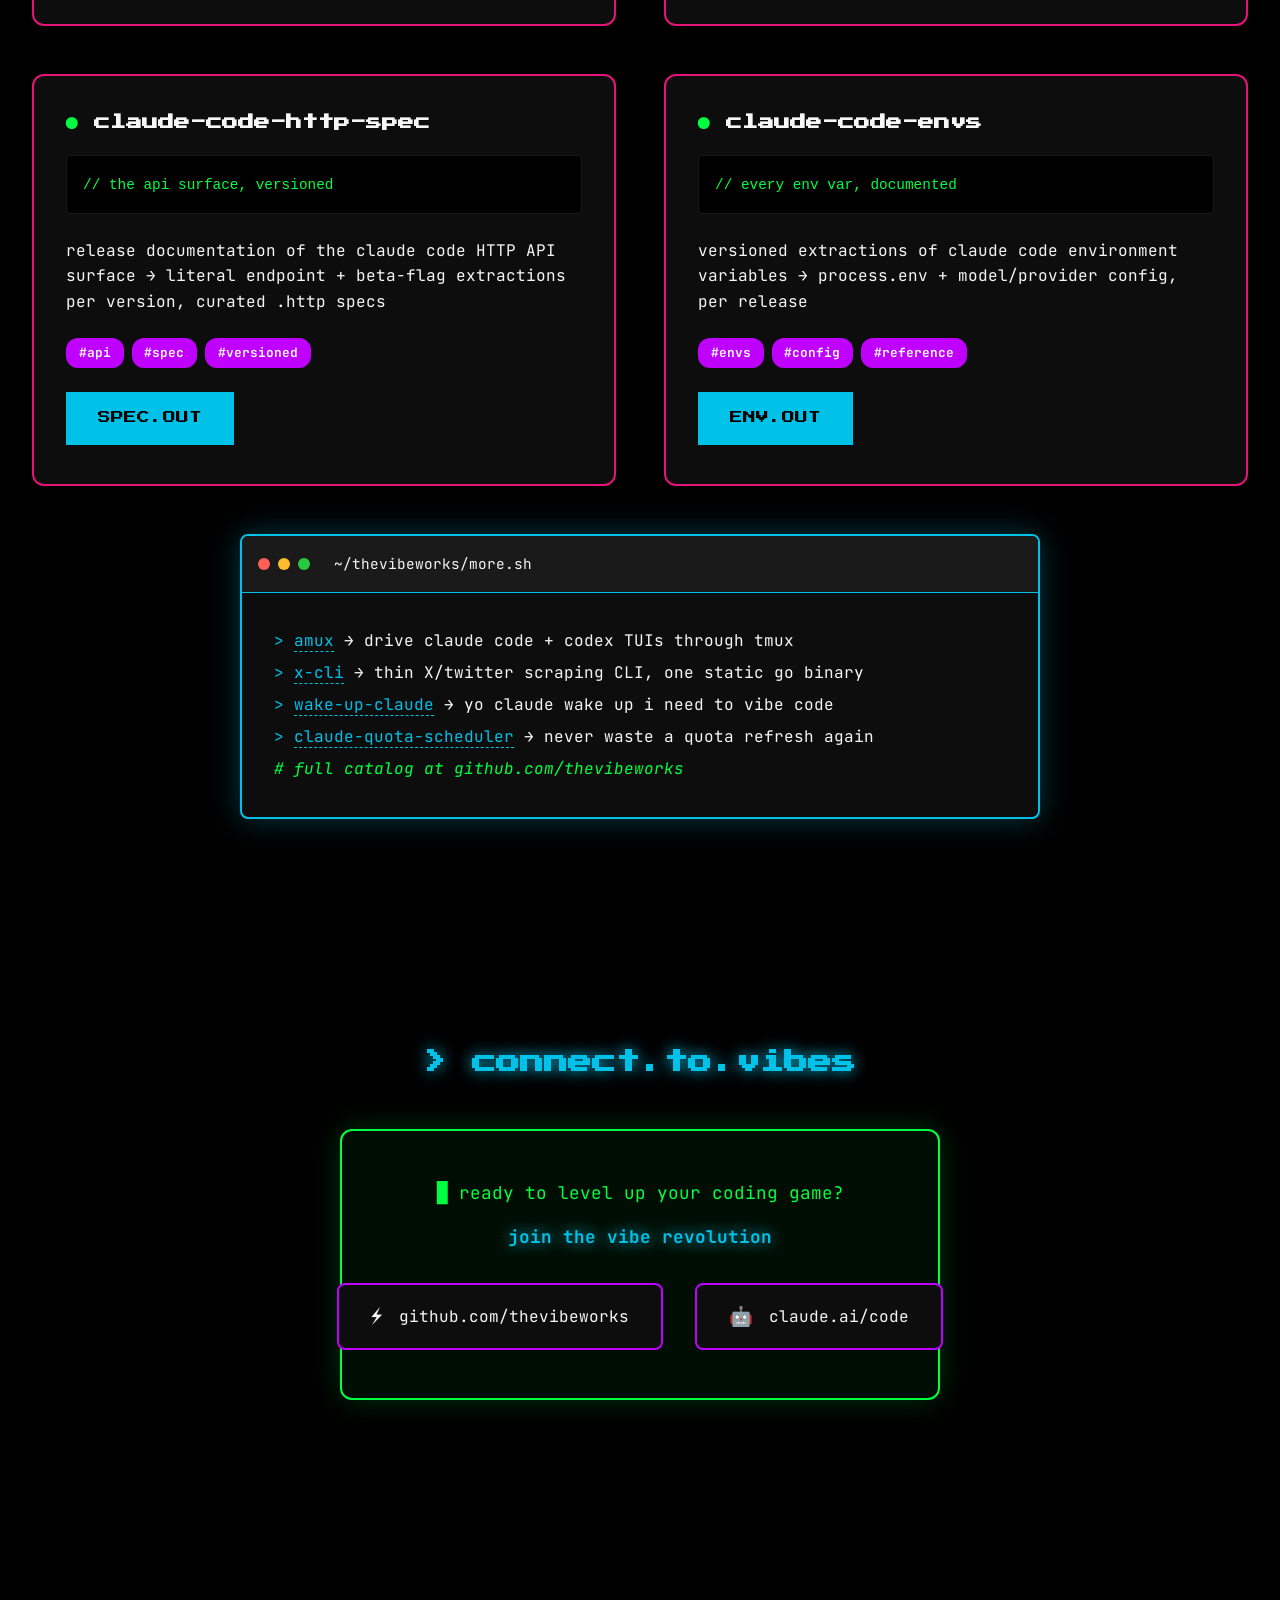
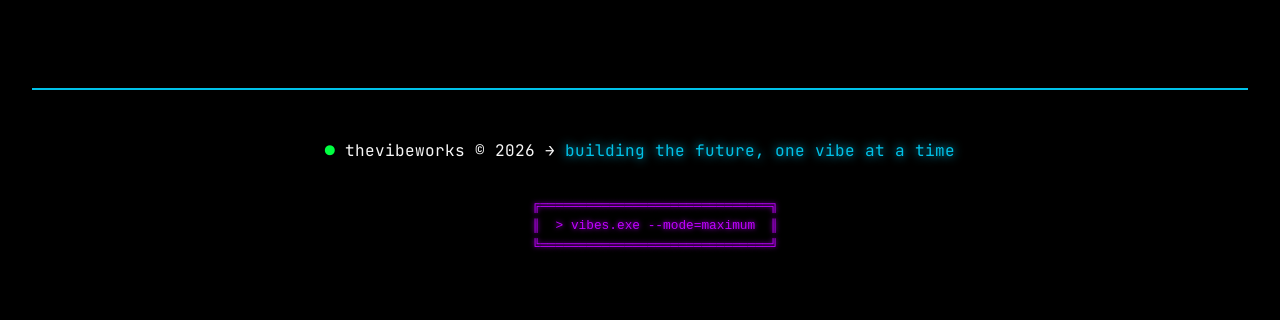
==== commit c94cadca: "index: add deepseek-cli the whole deepseek api from the terminal — four wire formats in one go binar" ====
--- a/index.html
+++ b/index.html
@@ -82,6 +82,28 @@
                     <div class="project-card neon-box">
                         <div class="project-header">
                             <span class="project-status online">●</span>
+                            <h4 class="project-title">deepseek-cli</h4>
+                        </div>
+                        <div class="project-code">
+                            <code>// ds chat "why is the sky blue"</code>
+                        </div>
+                        <p class="project-description">
+                            the whole deepseek api from the terminal → four wire formats in one go binary, multi-turn that survives the reasoning round-trip, and it tells you what every call cost
+                        </p>
+                        <div class="project-tags">
+                            <span class="tag">#deepseek</span>
+                            <span class="tag">#cli</span>
+                            <span class="tag">#go</span>
+                        </div>
+                        <a href="https://thevibeworks.github.io/deepseek-cli/" class="project-link pixel-btn">
+                            <span class="btn-text">ds.chat</span>
+                            <span class="btn-glow"></span>
+                        </a>
+                    </div>
+
+                    <div class="project-card neon-box">
+                        <div class="project-header">
+                            <span class="project-status online">●</span>
                             <h4 class="project-title">grok-plugin-cc</h4>
                         </div>
                         <div class="project-code">
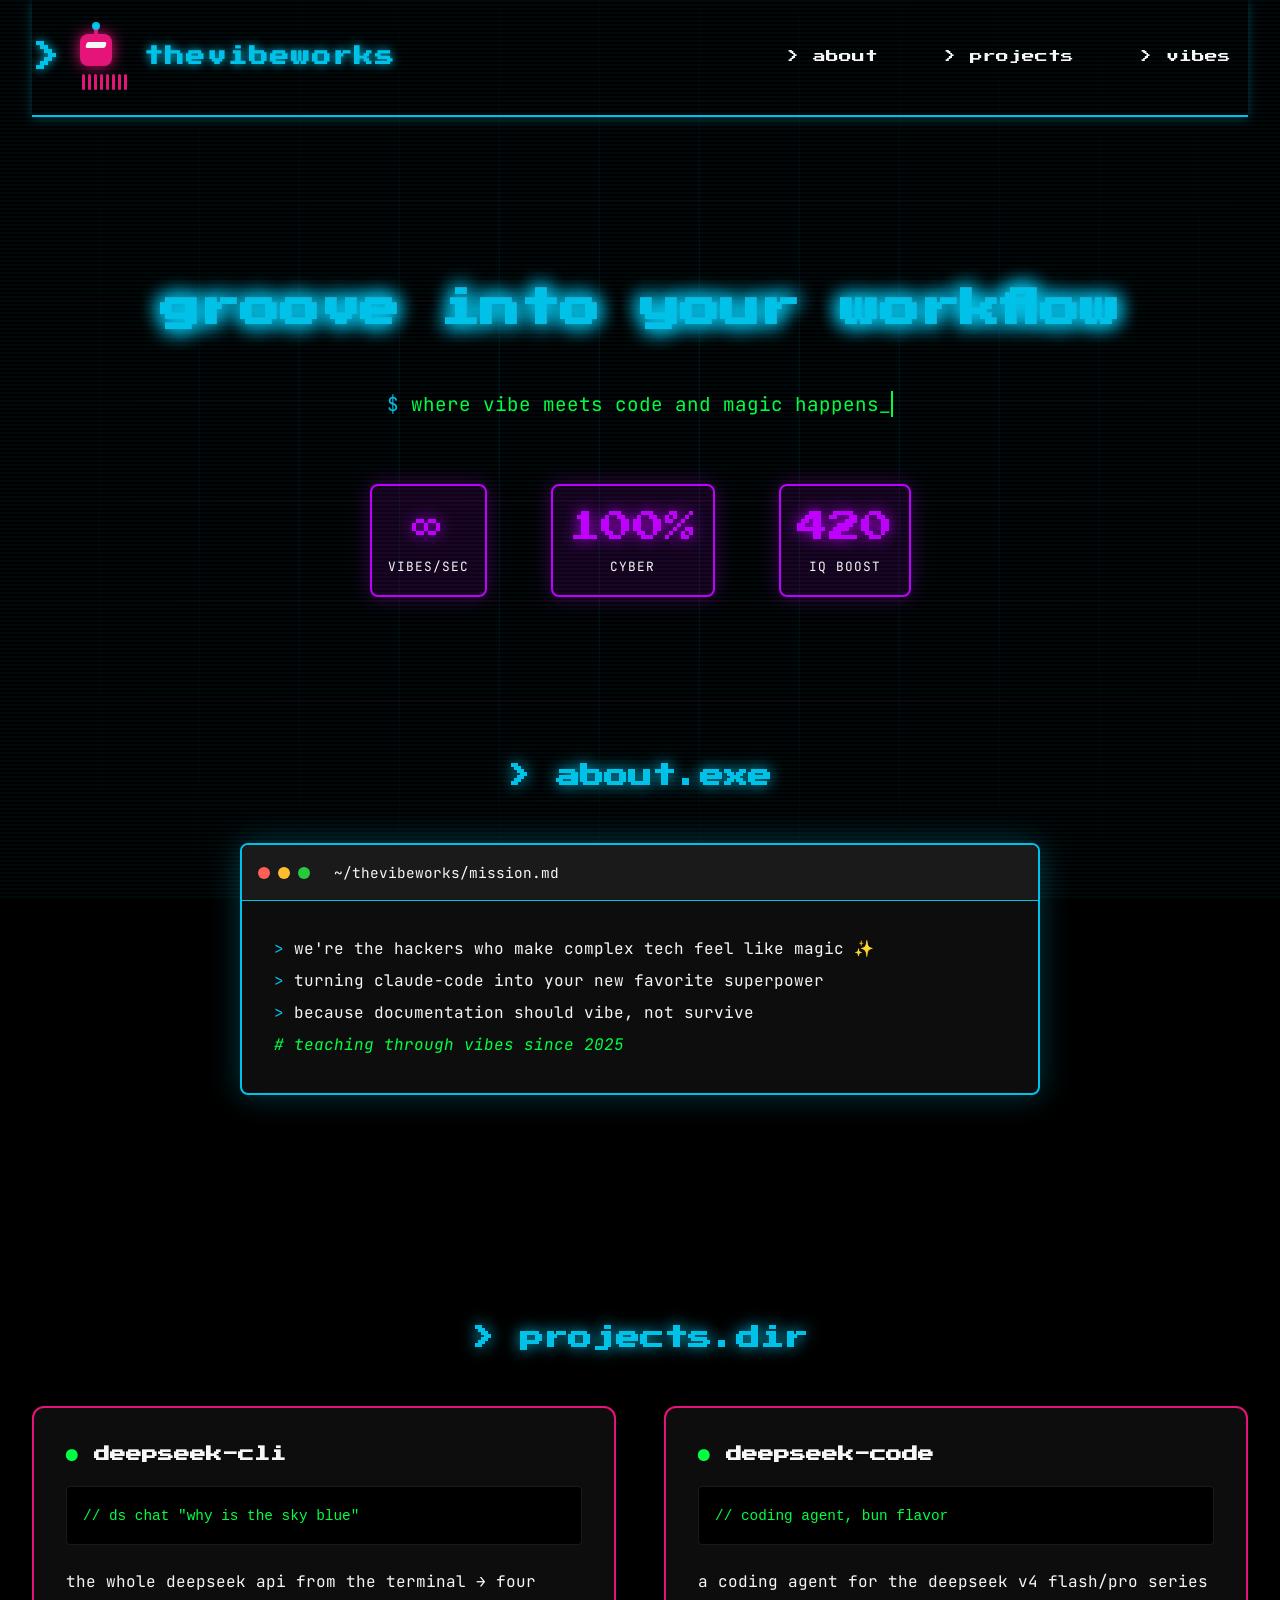
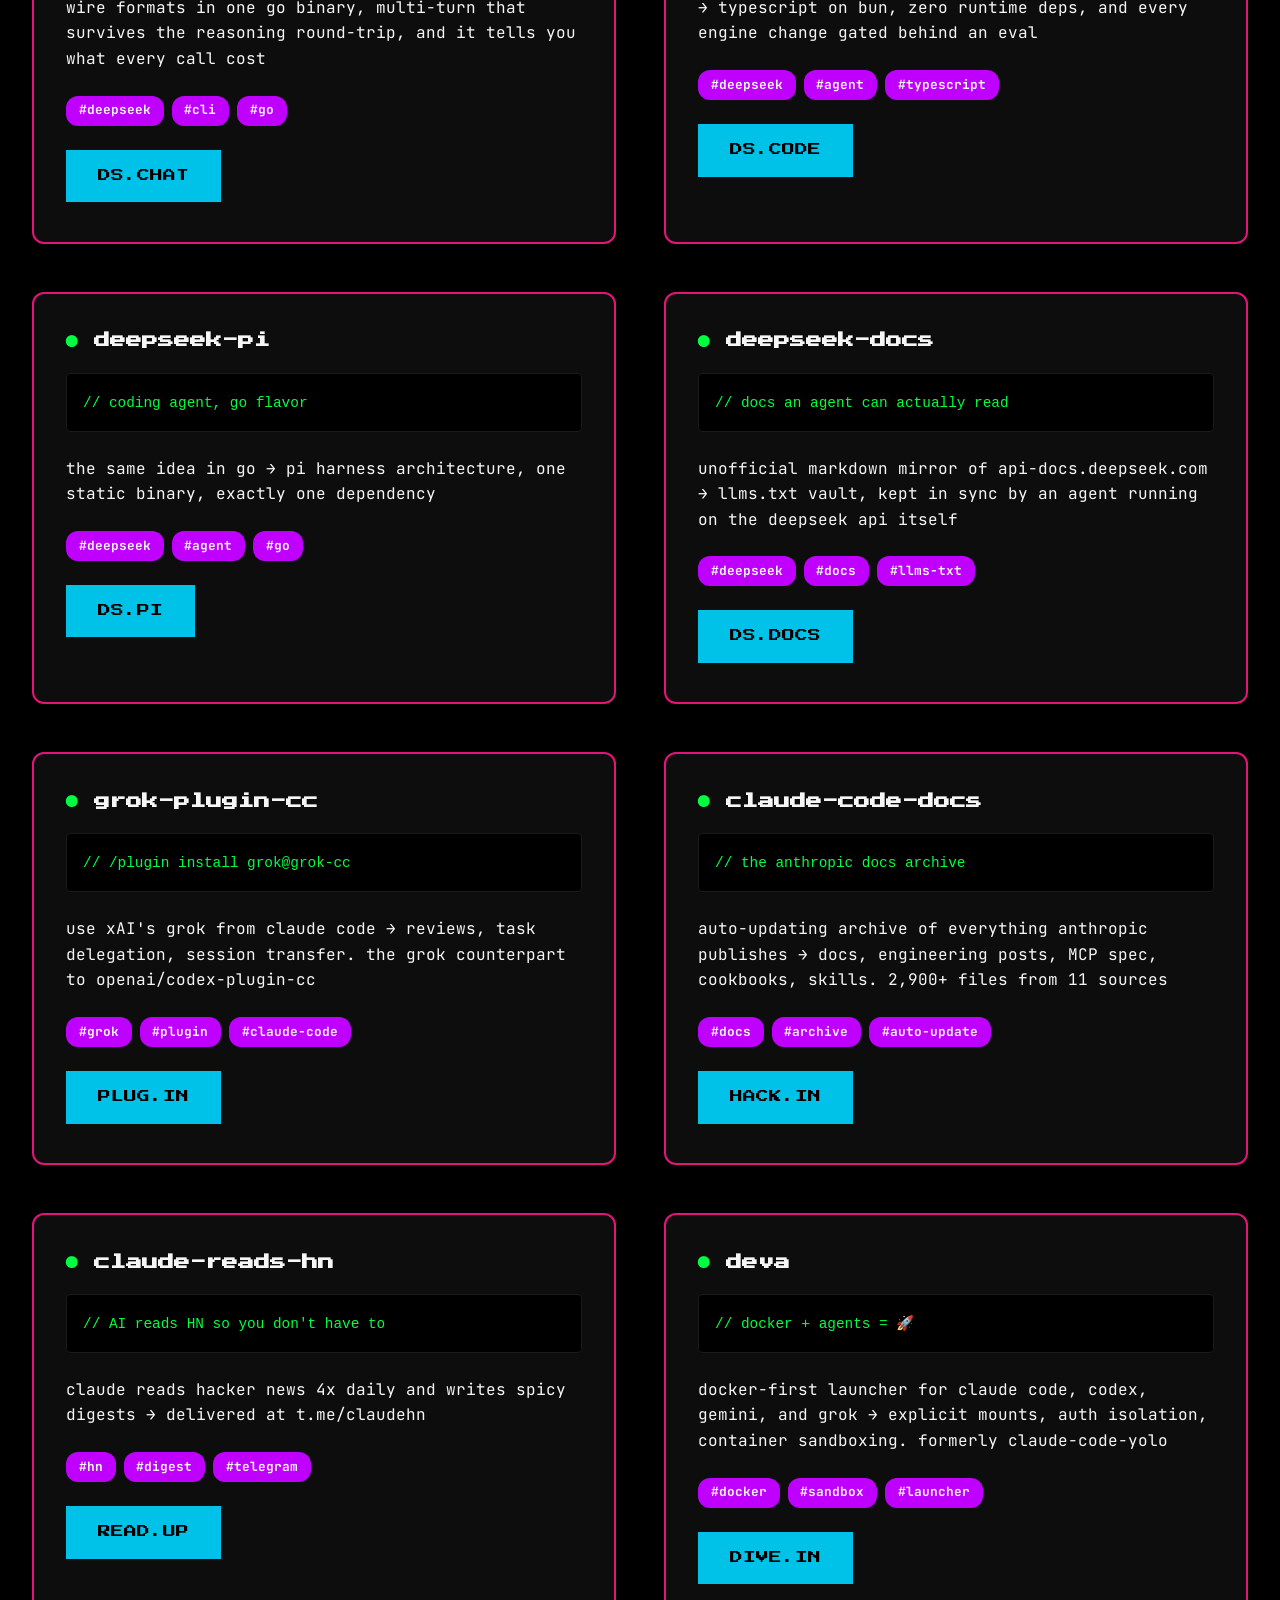
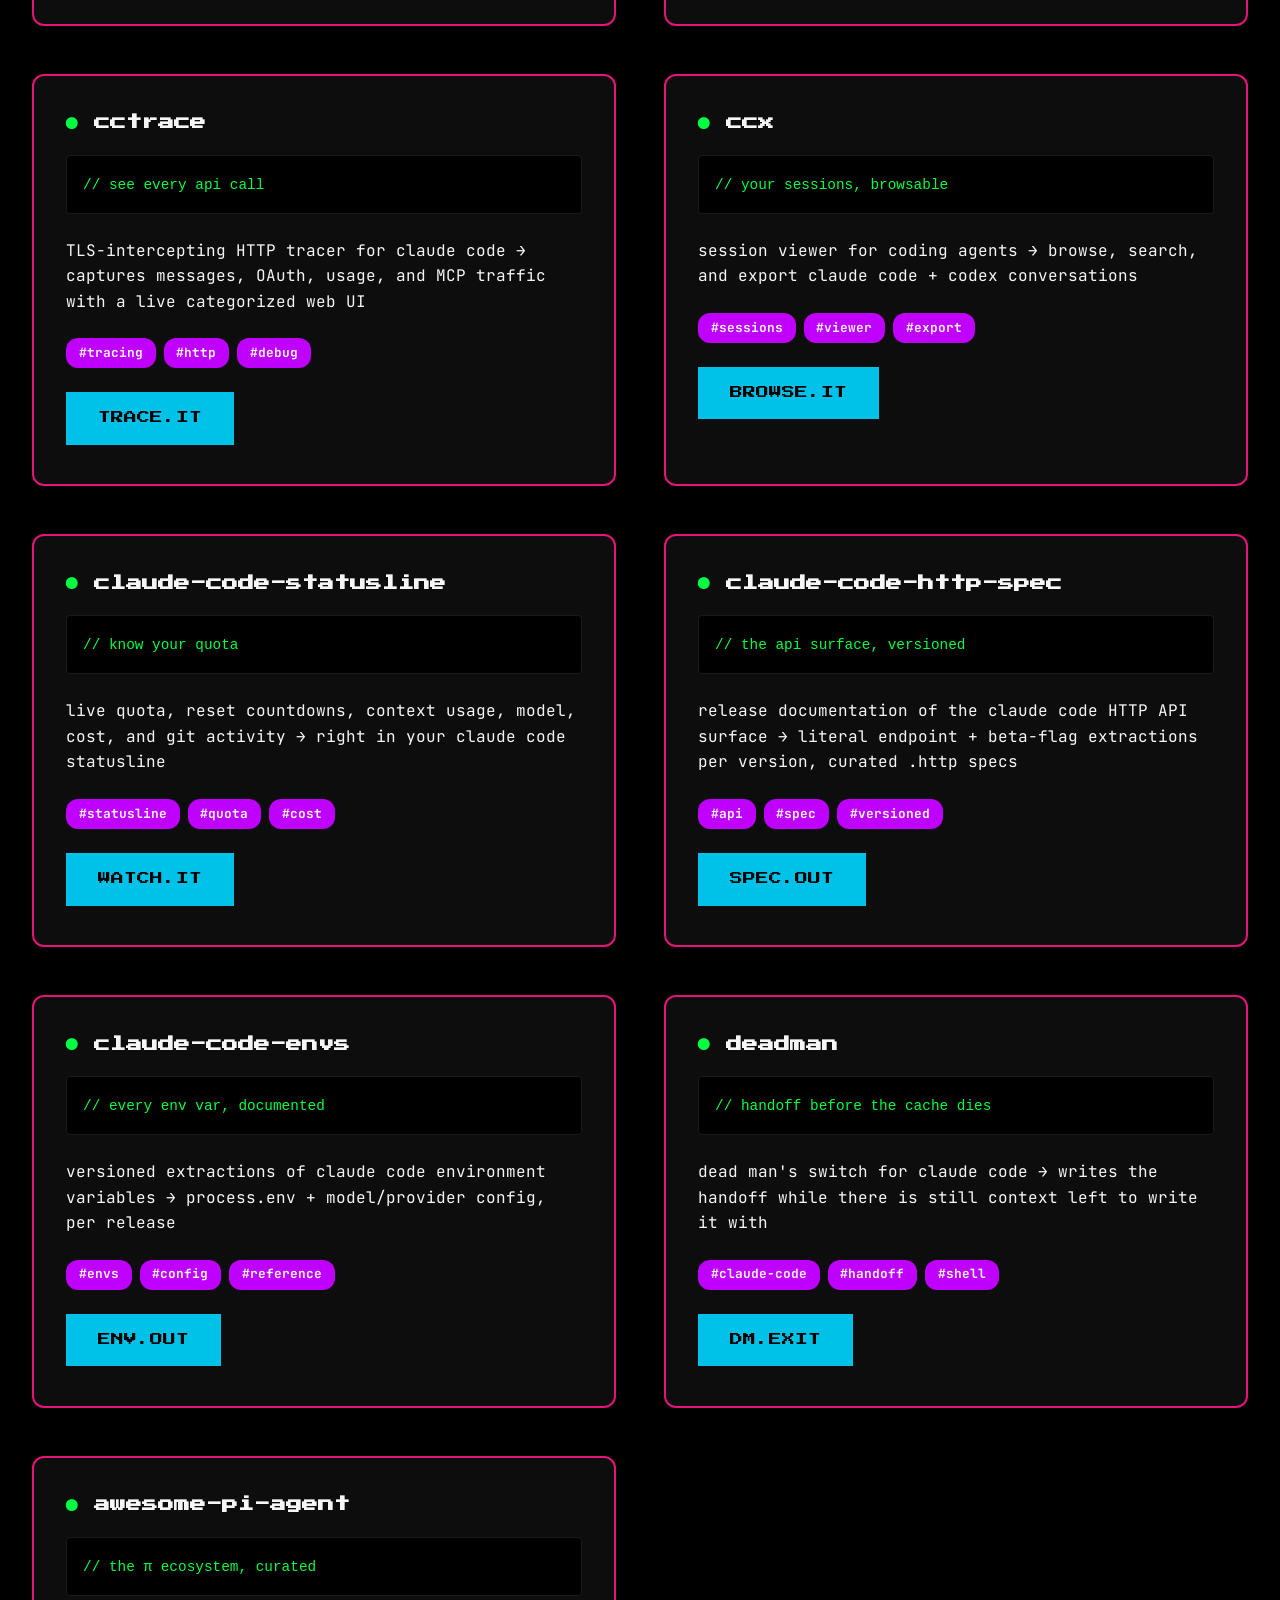
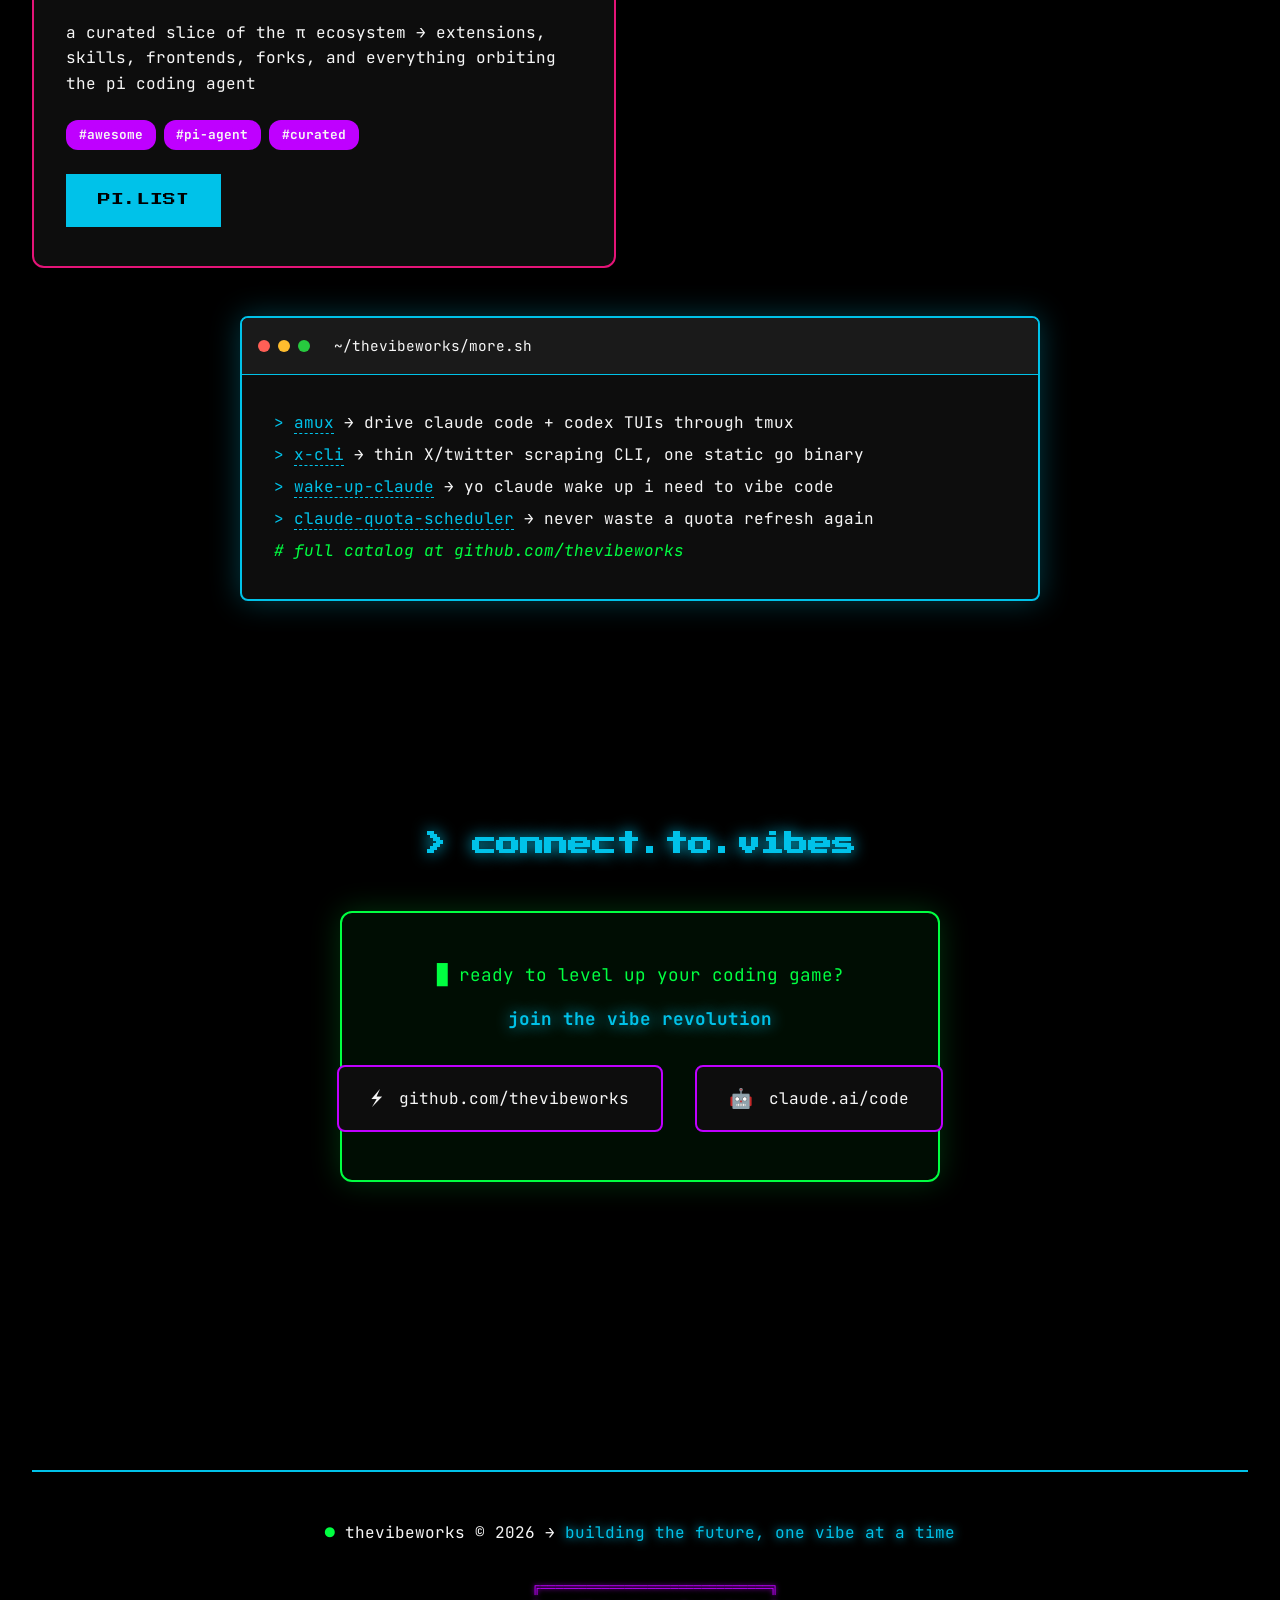
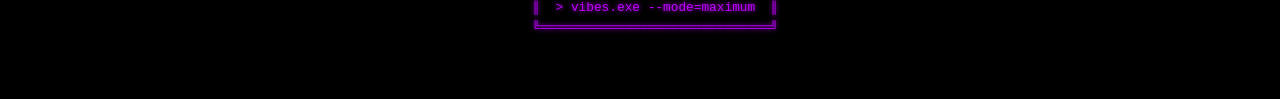
==== commit 12306e6e: "index: add deepseek-code, deepseek-pi, deepseek-docs, deadman, awesome-pi-agent The storefront liste" ====
--- a/index.html
+++ b/index.html
@@ -104,6 +104,72 @@
                     <div class="project-card neon-box">
                         <div class="project-header">
                             <span class="project-status online">●</span>
+                            <h4 class="project-title">deepseek-code</h4>
+                        </div>
+                        <div class="project-code">
+                            <code>// coding agent, bun flavor</code>
+                        </div>
+                        <p class="project-description">
+                            a coding agent for the deepseek v4 flash/pro series → typescript on bun, zero runtime deps, and every engine change gated behind an eval
+                        </p>
+                        <div class="project-tags">
+                            <span class="tag">#deepseek</span>
+                            <span class="tag">#agent</span>
+                            <span class="tag">#typescript</span>
+                        </div>
+                        <a href="https://github.com/thevibeworks/deepseek-code" class="project-link pixel-btn">
+                            <span class="btn-text">ds.code</span>
+                            <span class="btn-glow"></span>
+                        </a>
+                    </div>
+
+                    <div class="project-card neon-box">
+                        <div class="project-header">
+                            <span class="project-status online">●</span>
+                            <h4 class="project-title">deepseek-pi</h4>
+                        </div>
+                        <div class="project-code">
+                            <code>// coding agent, go flavor</code>
+                        </div>
+                        <p class="project-description">
+                            the same idea in go → pi harness architecture, one static binary, exactly one dependency
+                        </p>
+                        <div class="project-tags">
+                            <span class="tag">#deepseek</span>
+                            <span class="tag">#agent</span>
+                            <span class="tag">#go</span>
+                        </div>
+                        <a href="https://github.com/thevibeworks/deepseek-pi" class="project-link pixel-btn">
+                            <span class="btn-text">ds.pi</span>
+                            <span class="btn-glow"></span>
+                        </a>
+                    </div>
+
+                    <div class="project-card neon-box">
+                        <div class="project-header">
+                            <span class="project-status online">●</span>
+                            <h4 class="project-title">deepseek-docs</h4>
+                        </div>
+                        <div class="project-code">
+                            <code>// docs an agent can actually read</code>
+                        </div>
+                        <p class="project-description">
+                            unofficial markdown mirror of api-docs.deepseek.com → llms.txt vault, kept in sync by an agent running on the deepseek api itself
+                        </p>
+                        <div class="project-tags">
+                            <span class="tag">#deepseek</span>
+                            <span class="tag">#docs</span>
+                            <span class="tag">#llms-txt</span>
+                        </div>
+                        <a href="https://github.com/thevibeworks/deepseek-docs" class="project-link pixel-btn">
+                            <span class="btn-text">ds.docs</span>
+                            <span class="btn-glow"></span>
+                        </a>
+                    </div>
+
+                    <div class="project-card neon-box">
+                        <div class="project-header">
+                            <span class="project-status online">●</span>
                             <h4 class="project-title">grok-plugin-cc</h4>
                         </div>
                         <div class="project-code">
@@ -295,6 +361,50 @@
                         </div>
                         <a href="https://github.com/thevibeworks/claude-code-envs" class="project-link pixel-btn">
                             <span class="btn-text">env.out</span>
+                            <span class="btn-glow"></span>
+                        </a>
+                    </div>
+
+                    <div class="project-card neon-box">
+                        <div class="project-header">
+                            <span class="project-status online">●</span>
+                            <h4 class="project-title">deadman</h4>
+                        </div>
+                        <div class="project-code">
+                            <code>// handoff before the cache dies</code>
+                        </div>
+                        <p class="project-description">
+                            dead man's switch for claude code → writes the handoff while there is still context left to write it with
+                        </p>
+                        <div class="project-tags">
+                            <span class="tag">#claude-code</span>
+                            <span class="tag">#handoff</span>
+                            <span class="tag">#shell</span>
+                        </div>
+                        <a href="https://thevibeworks.github.io/deadman/" class="project-link pixel-btn">
+                            <span class="btn-text">dm.exit</span>
+                            <span class="btn-glow"></span>
+                        </a>
+                    </div>
+
+                    <div class="project-card neon-box">
+                        <div class="project-header">
+                            <span class="project-status online">●</span>
+                            <h4 class="project-title">awesome-pi-agent</h4>
+                        </div>
+                        <div class="project-code">
+                            <code>// the π ecosystem, curated</code>
+                        </div>
+                        <p class="project-description">
+                            a curated slice of the π ecosystem → extensions, skills, frontends, forks, and everything orbiting the pi coding agent
+                        </p>
+                        <div class="project-tags">
+                            <span class="tag">#awesome</span>
+                            <span class="tag">#pi-agent</span>
+                            <span class="tag">#curated</span>
+                        </div>
+                        <a href="https://github.com/thevibeworks/awesome-pi-agent" class="project-link pixel-btn">
+                            <span class="btn-text">pi.list</span>
                             <span class="btn-glow"></span>
                         </a>
                     </div>
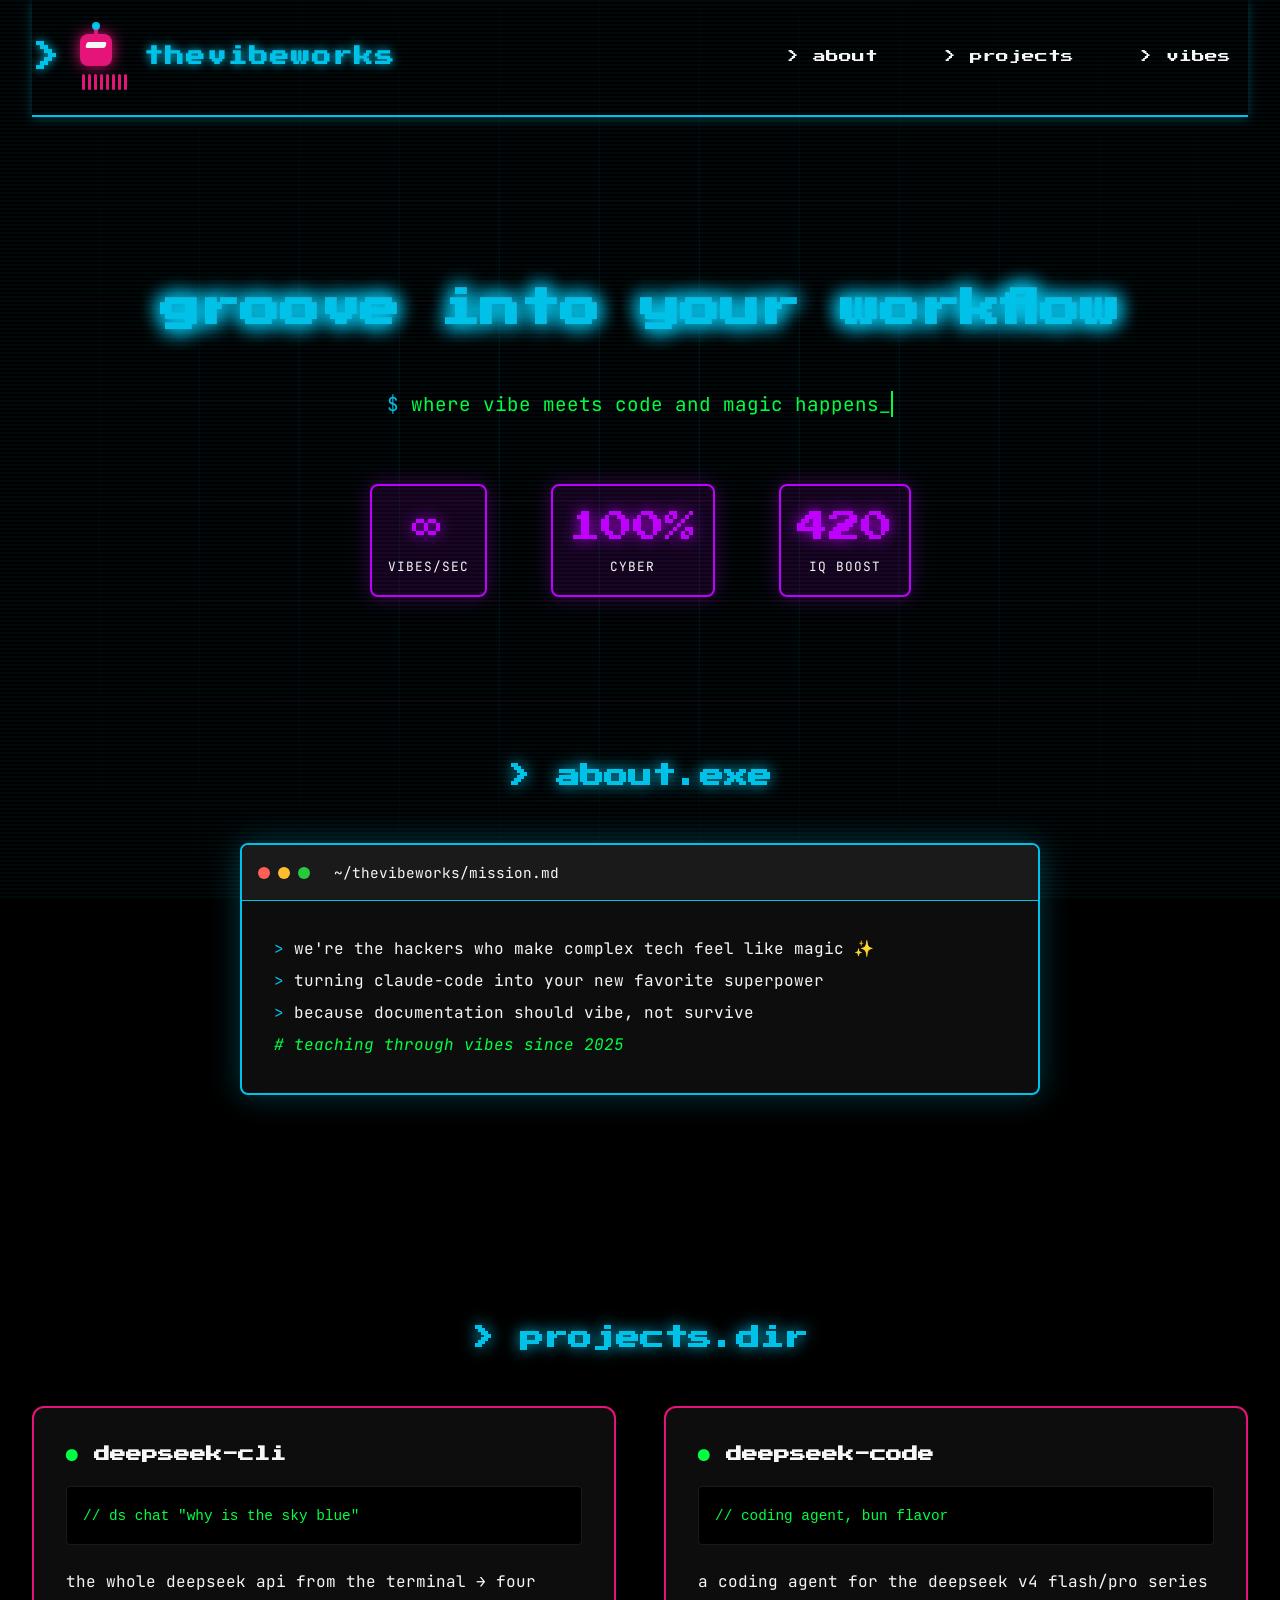
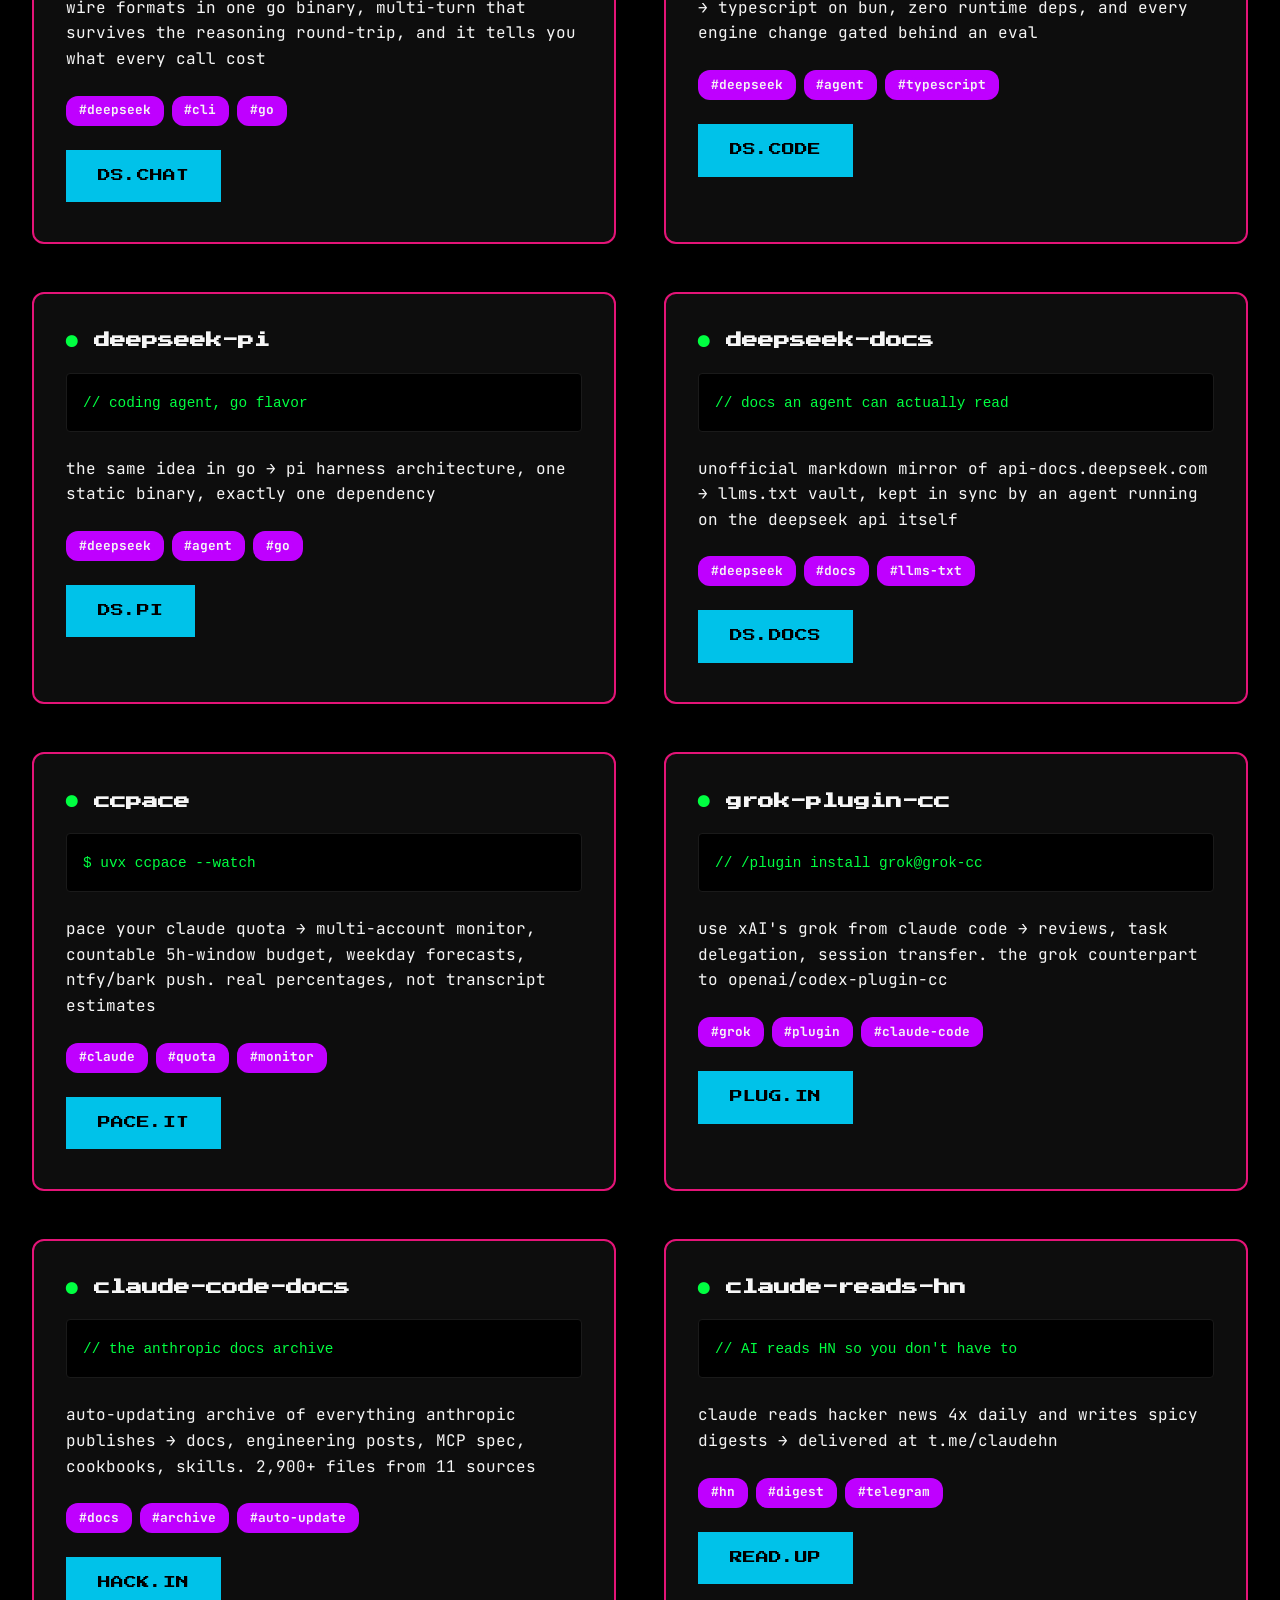
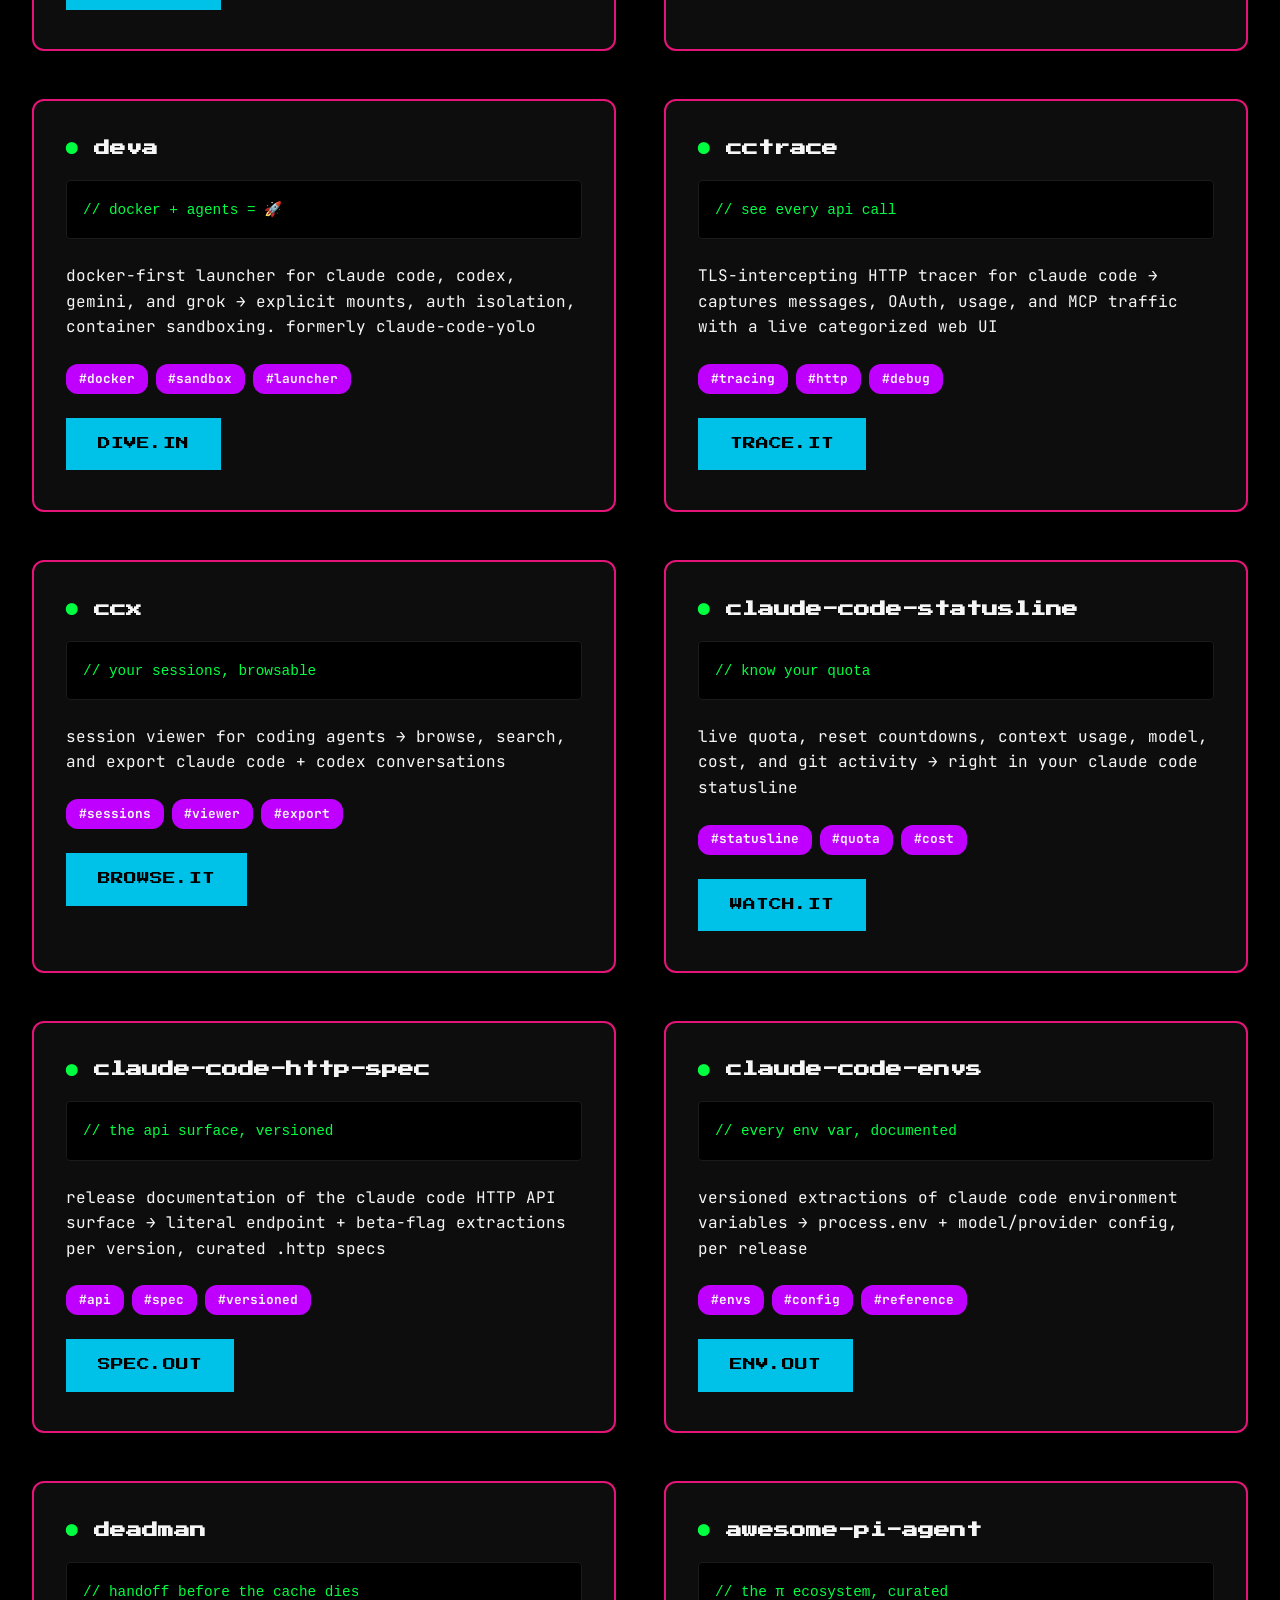
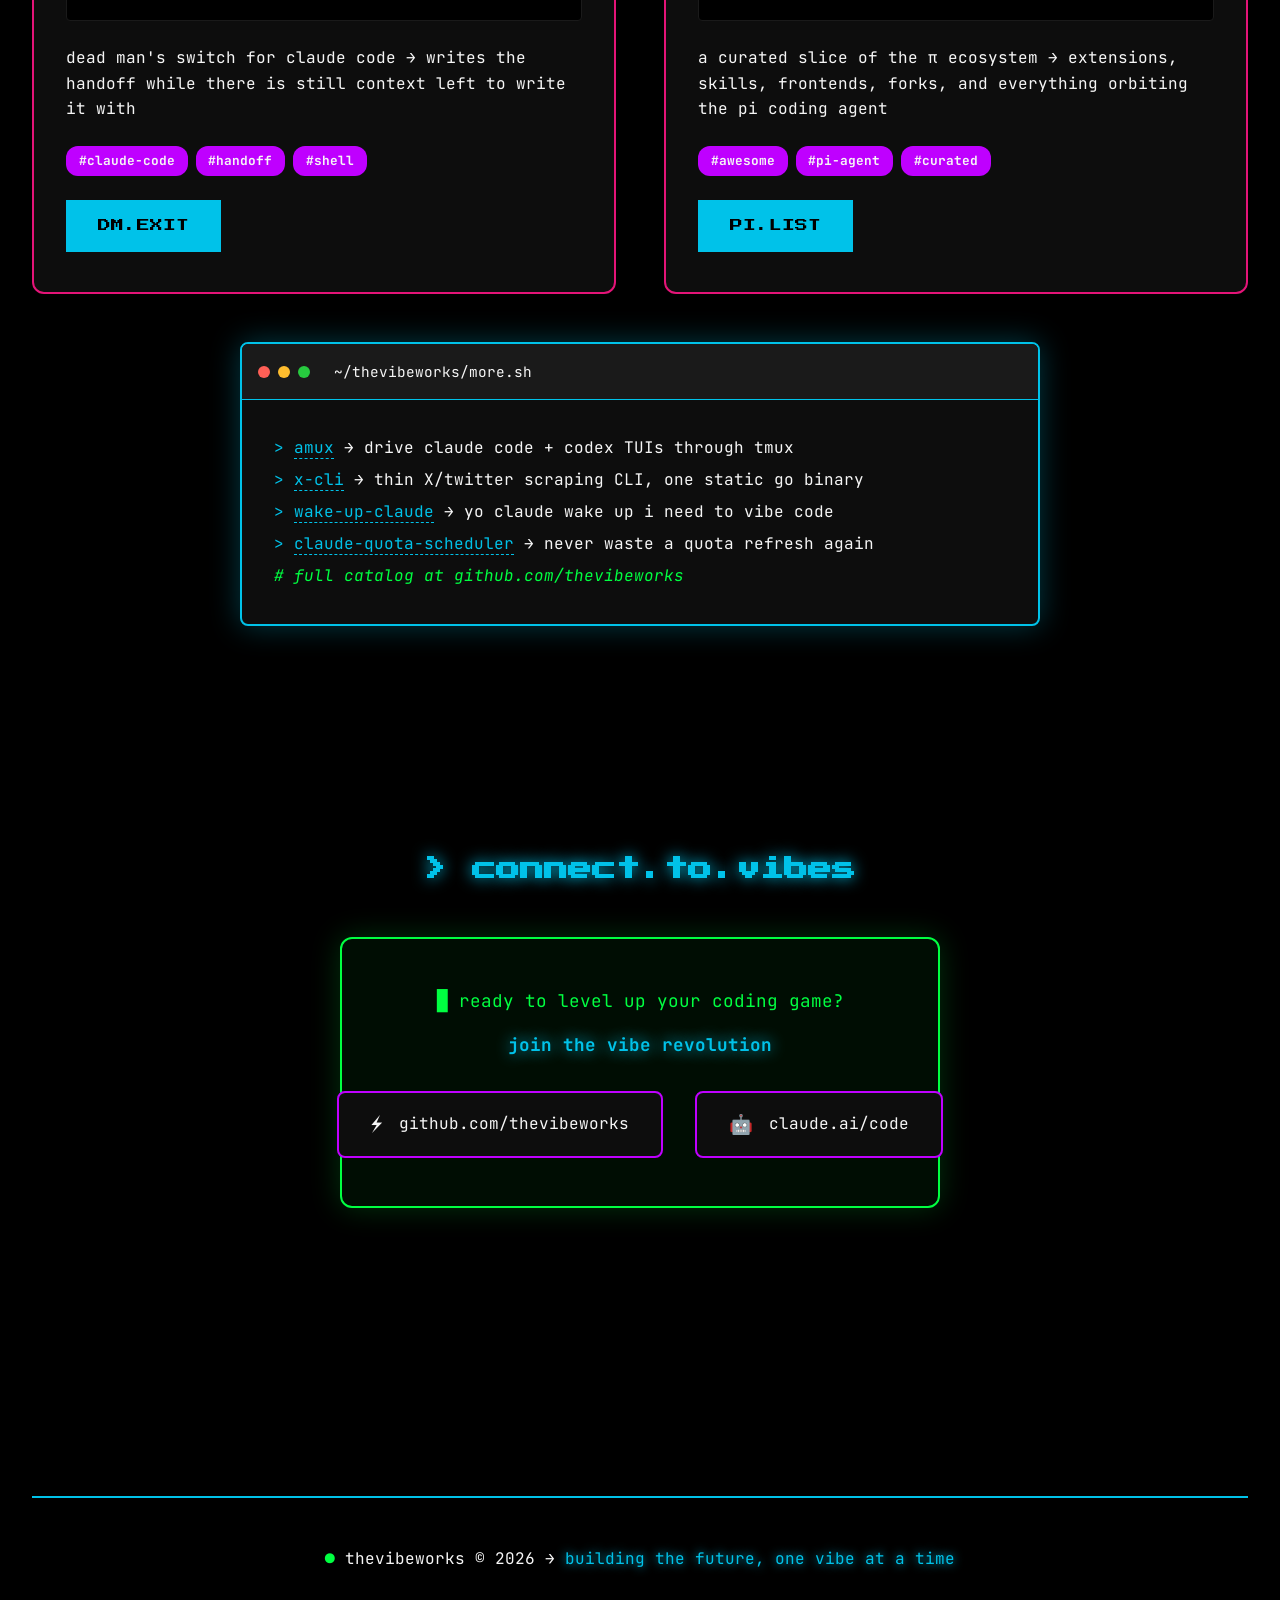
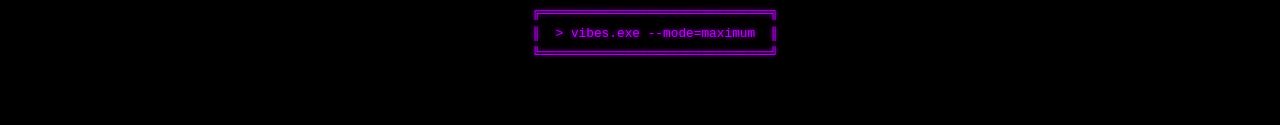
==== commit 39613bd7: "index: add ccpace project card Co-Authored-By: Claude Fable 5 <noreply@anthropic.com>" ====
--- a/index.html
+++ b/index.html
@@ -170,6 +170,28 @@
                     <div class="project-card neon-box">
                         <div class="project-header">
                             <span class="project-status online">●</span>
+                            <h4 class="project-title">ccpace</h4>
+                        </div>
+                        <div class="project-code">
+                            <code>$ uvx ccpace --watch</code>
+                        </div>
+                        <p class="project-description">
+                            pace your claude quota → multi-account monitor, countable 5h-window budget, weekday forecasts, ntfy/bark push. real percentages, not transcript estimates
+                        </p>
+                        <div class="project-tags">
+                            <span class="tag">#claude</span>
+                            <span class="tag">#quota</span>
+                            <span class="tag">#monitor</span>
+                        </div>
+                        <a href="https://thevibeworks.github.io/ccpace/" class="project-link pixel-btn">
+                            <span class="btn-text">pace.it</span>
+                            <span class="btn-glow"></span>
+                        </a>
+                    </div>
+
+                    <div class="project-card neon-box">
+                        <div class="project-header">
+                            <span class="project-status online">●</span>
                             <h4 class="project-title">grok-plugin-cc</h4>
                         </div>
                         <div class="project-code">
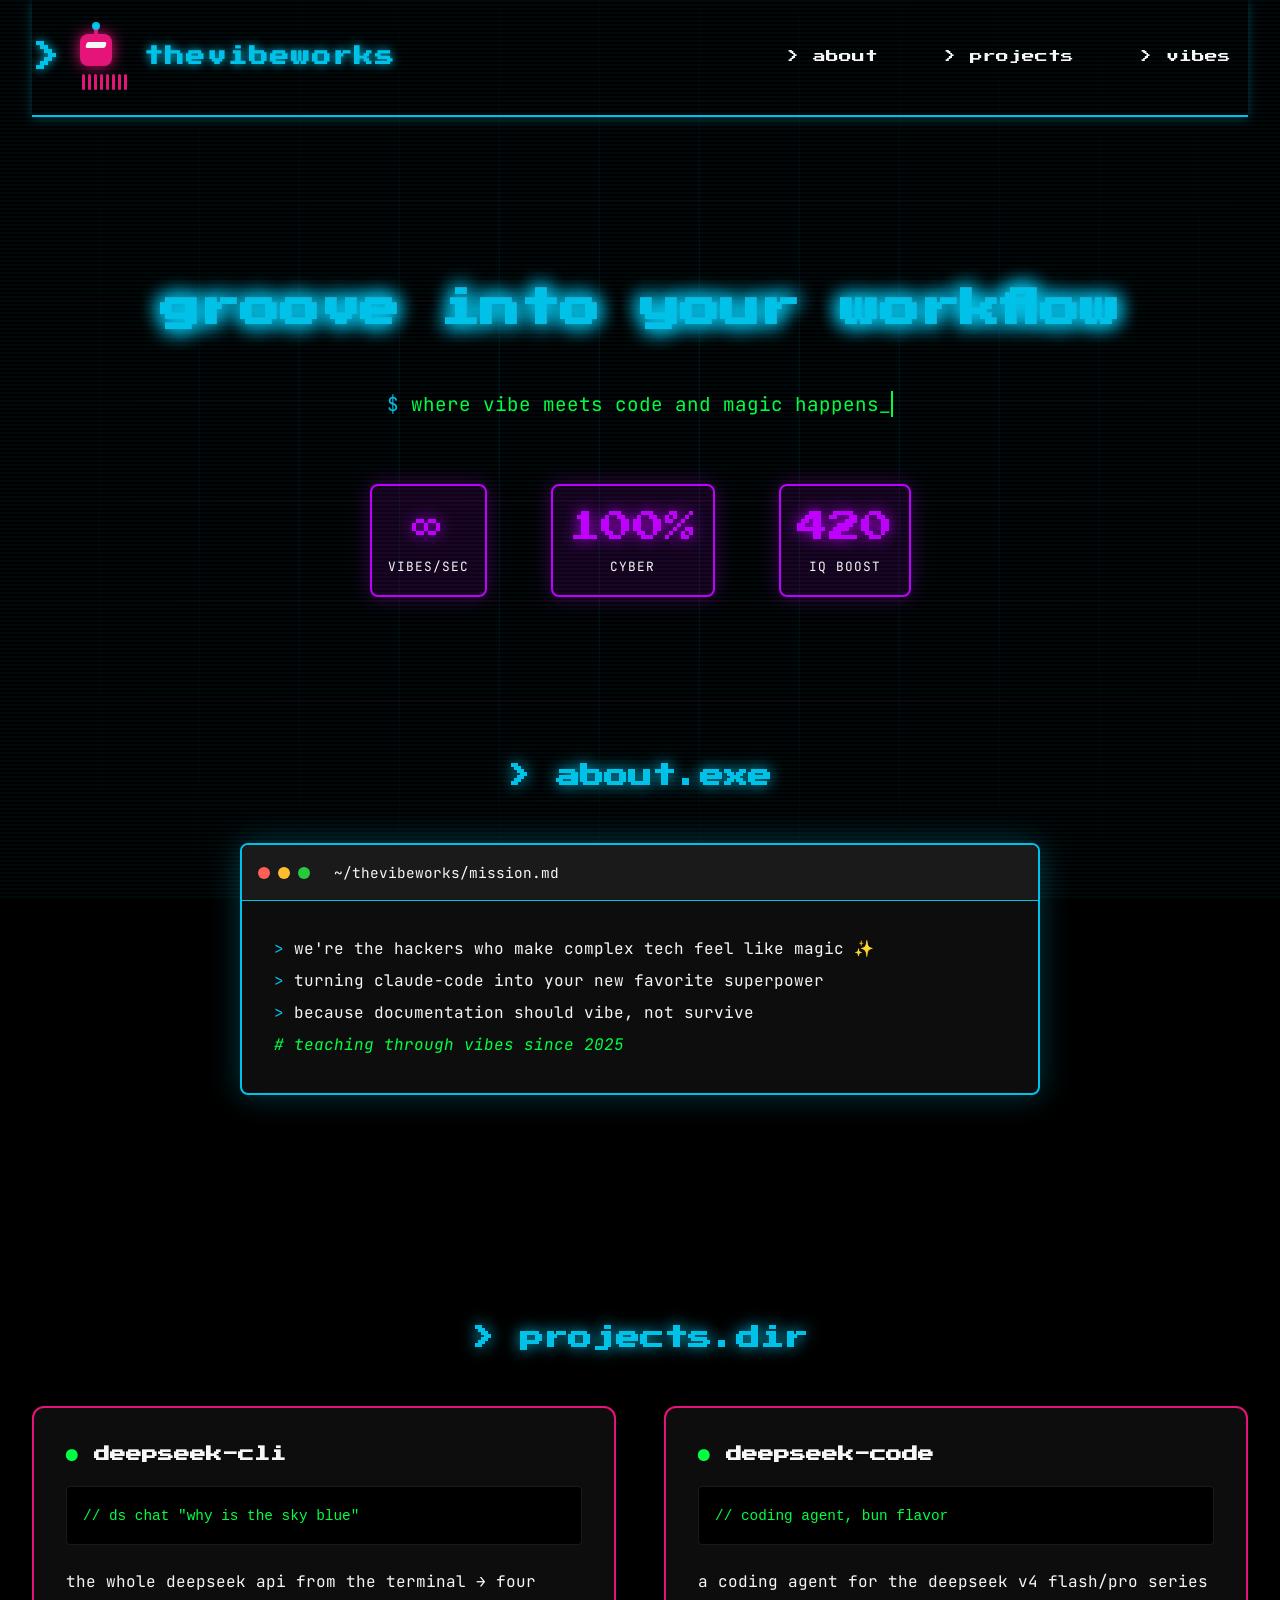
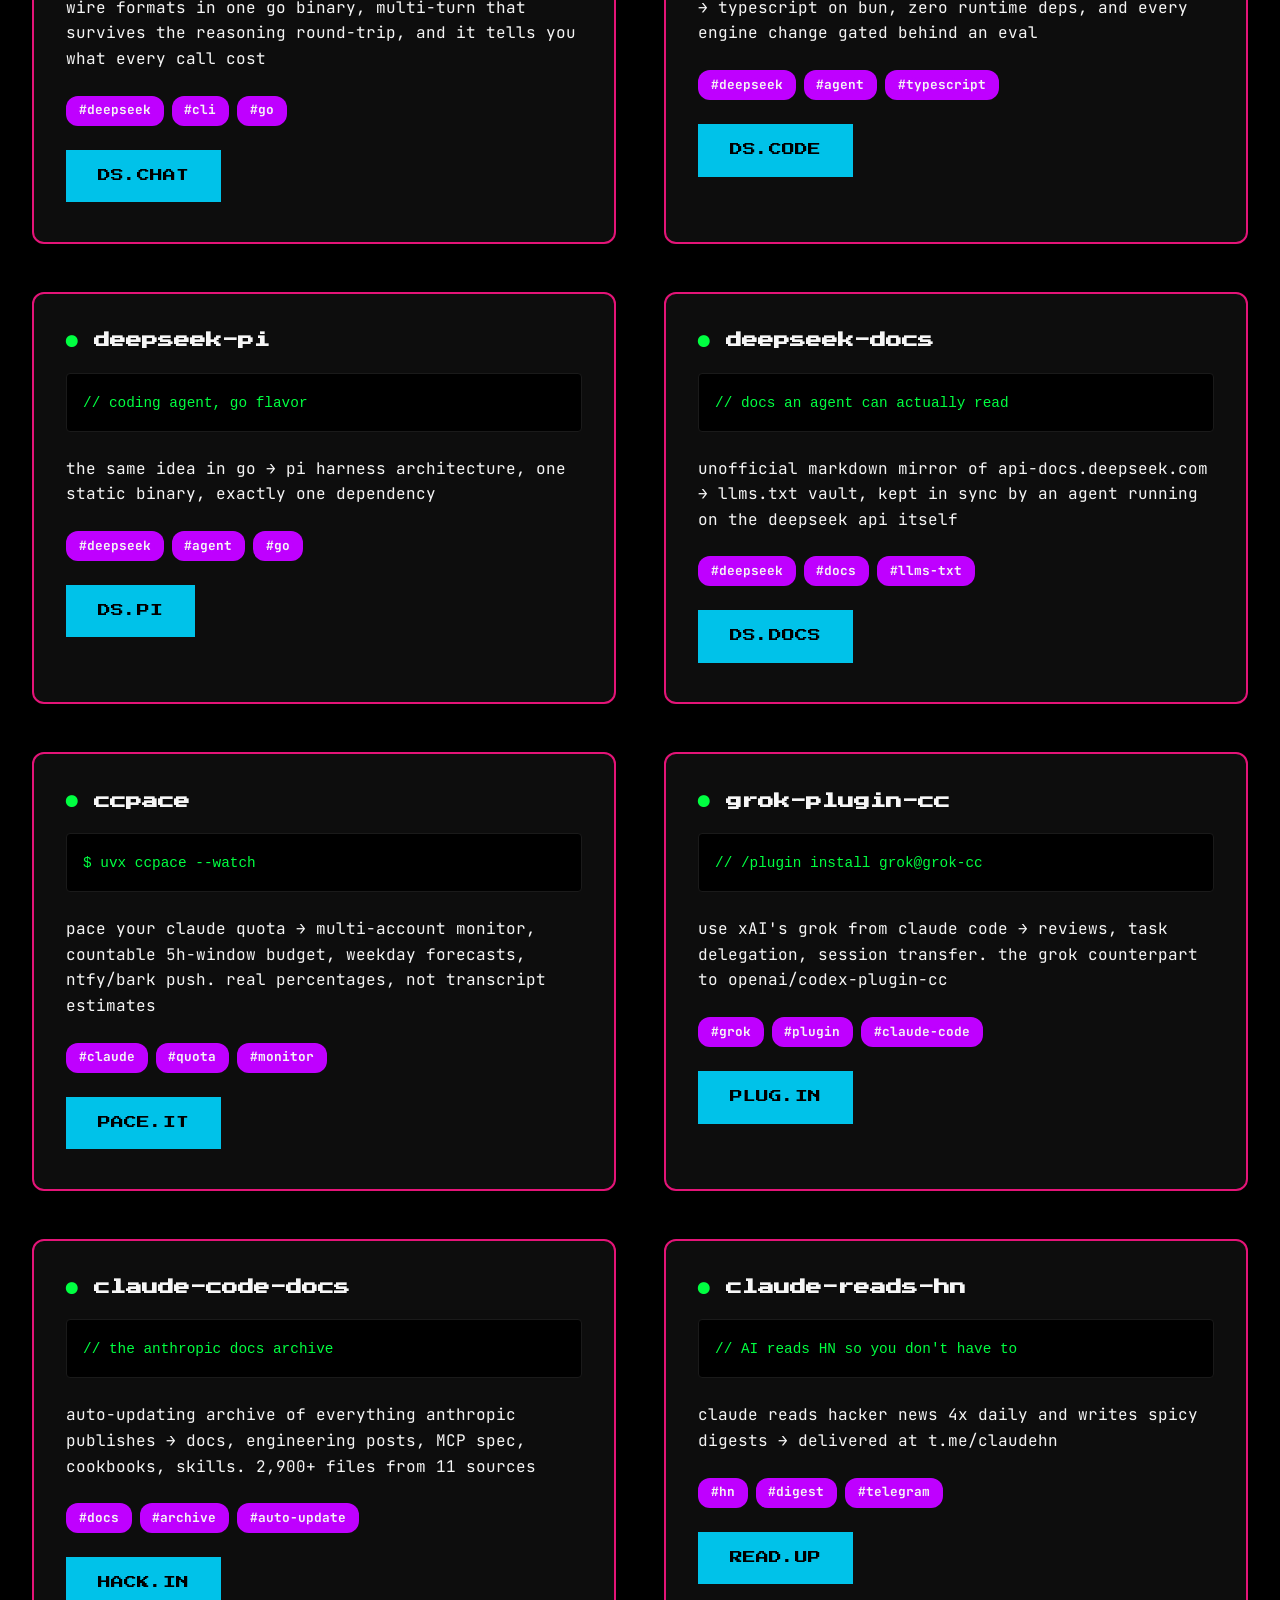
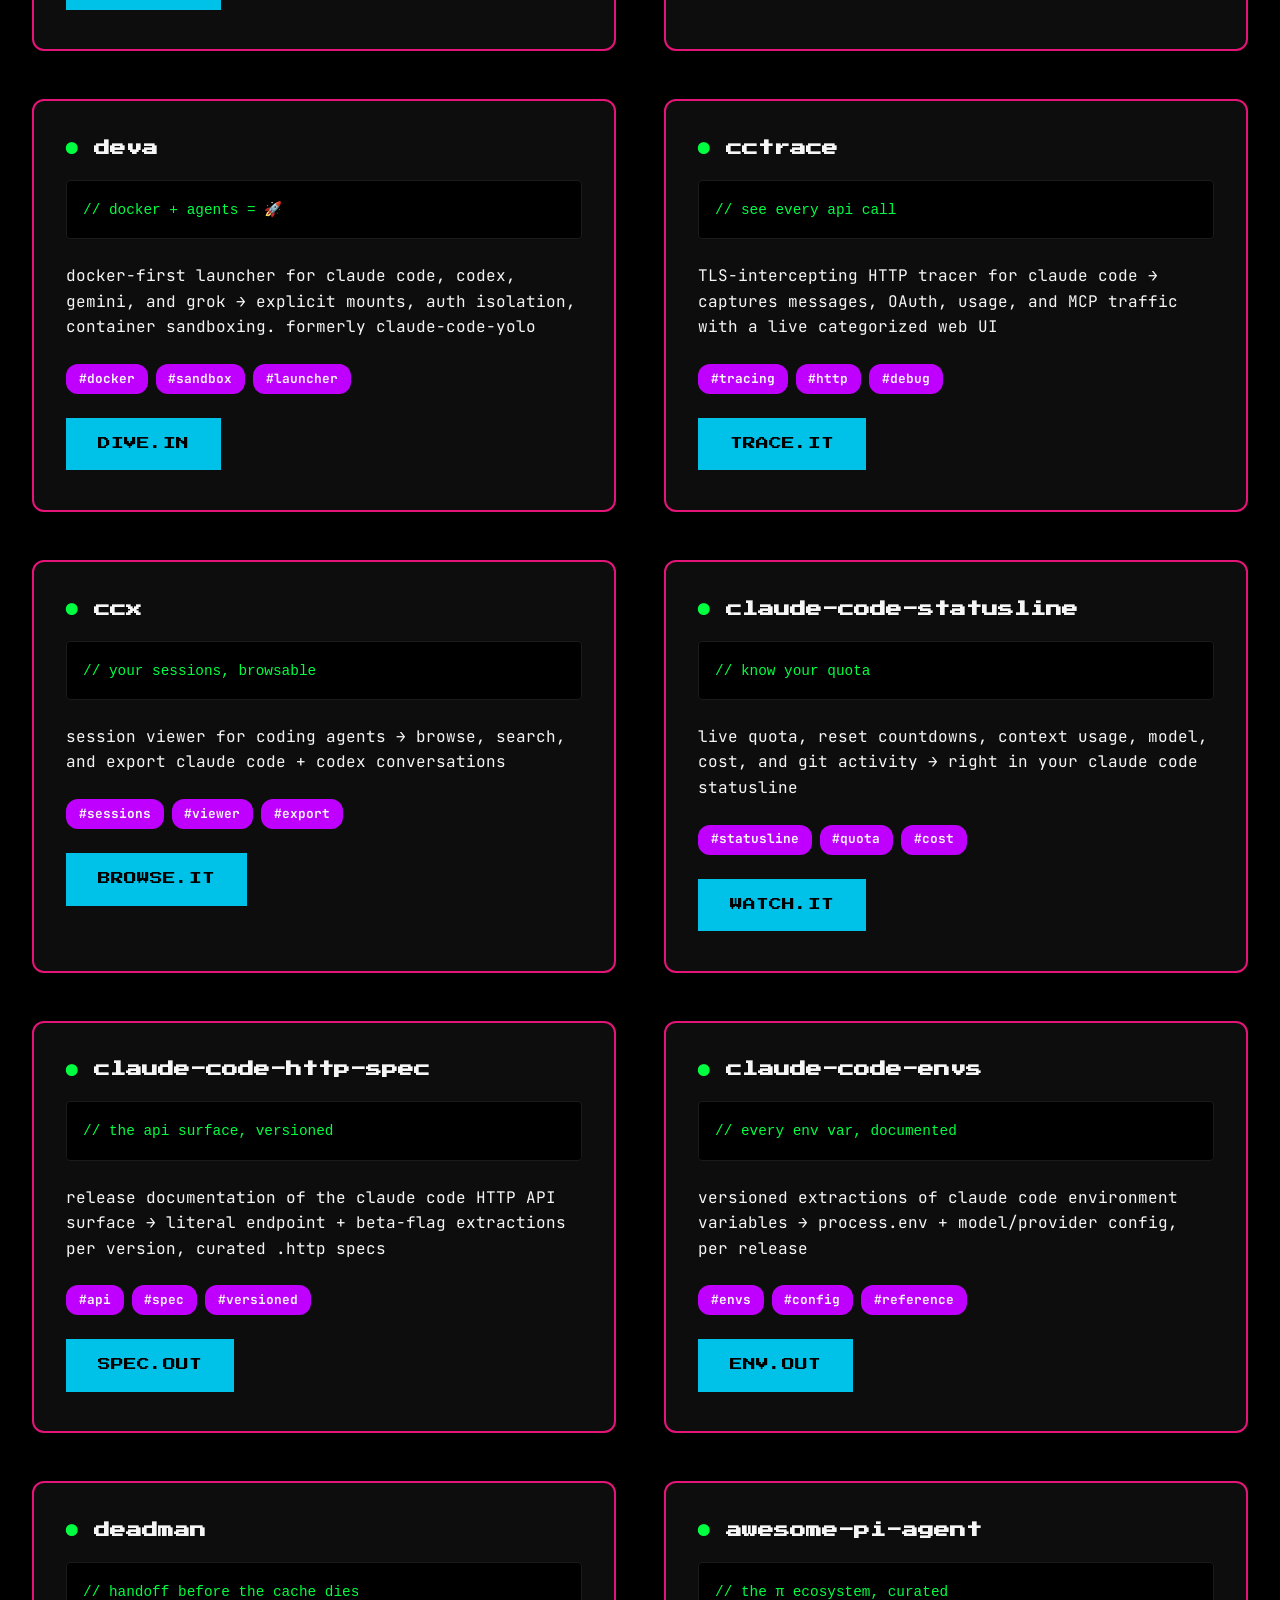
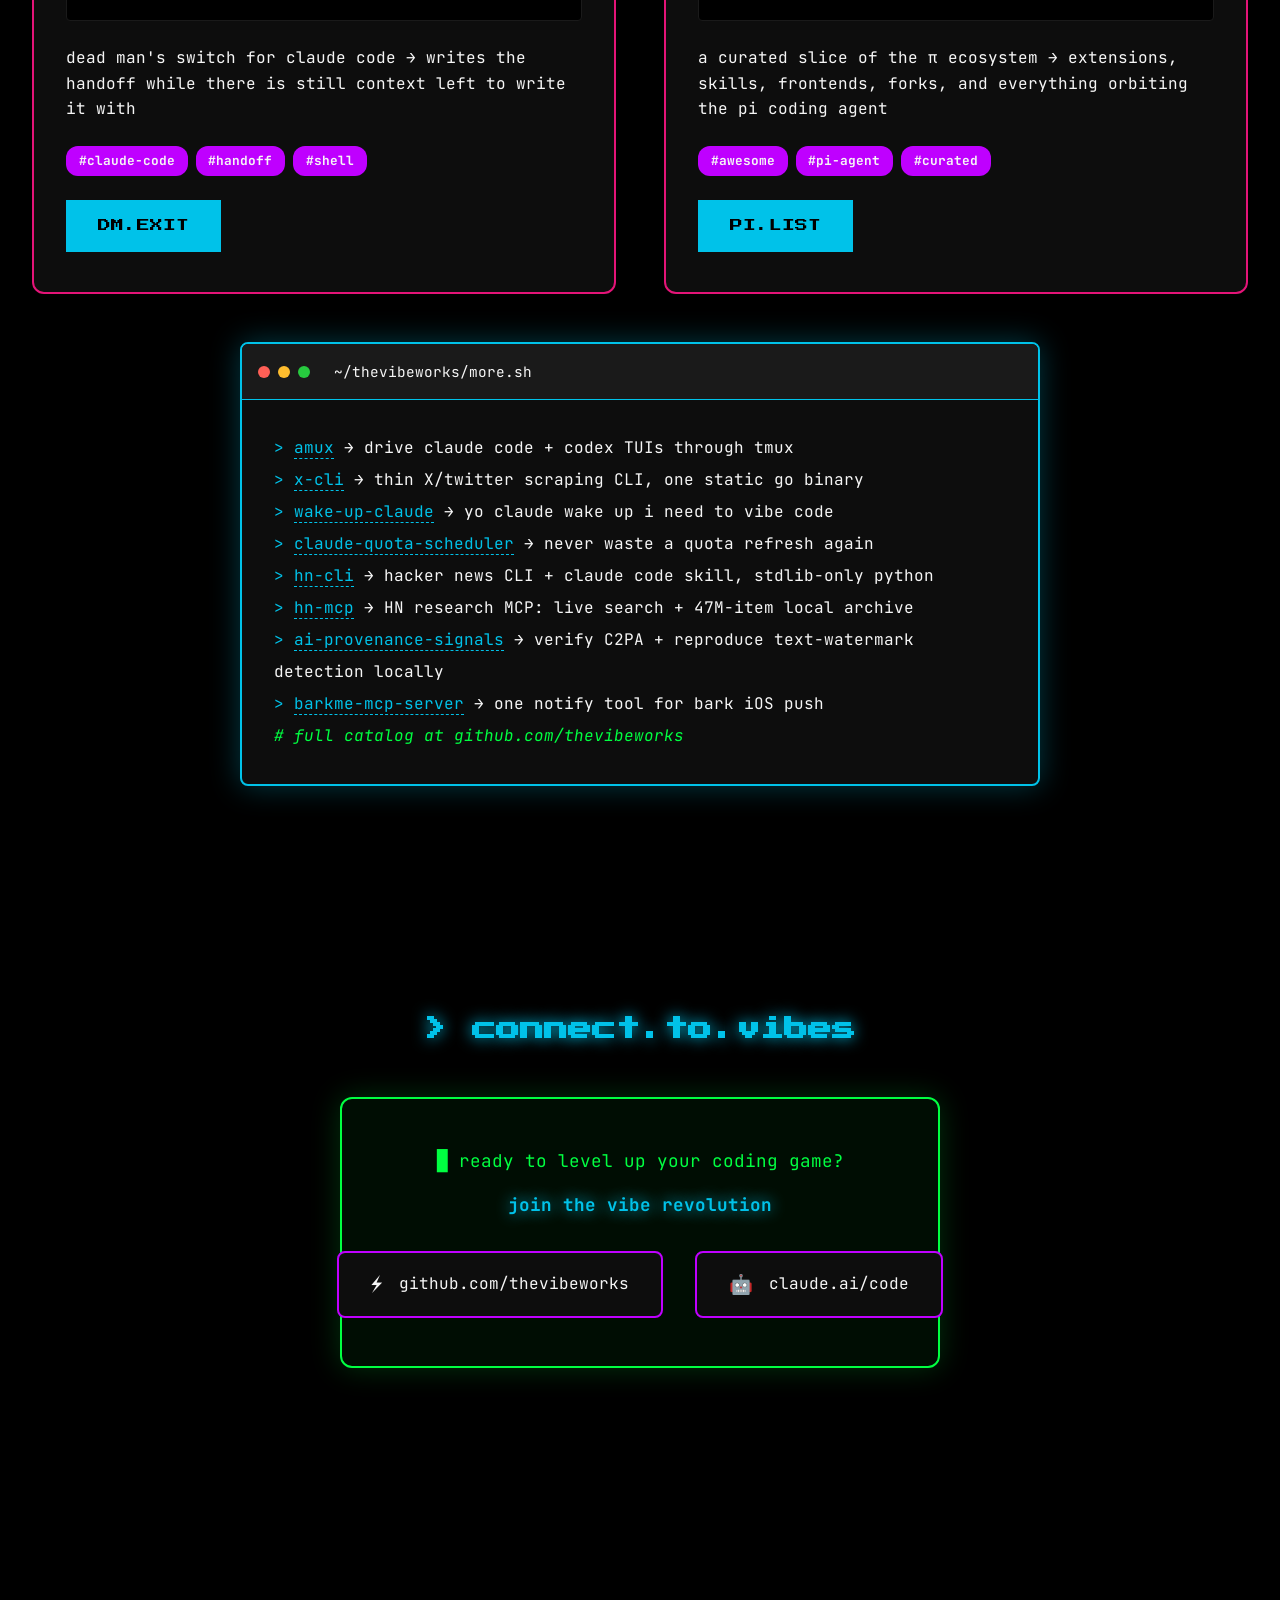
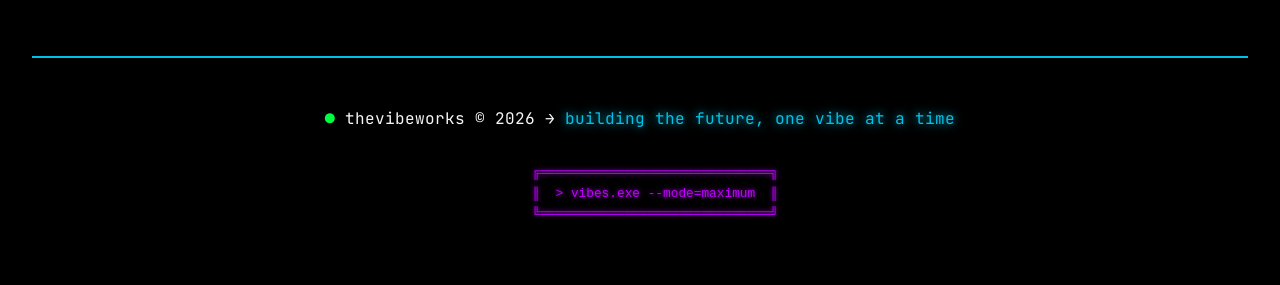
==== commit 73e89768: "index: list hn-cli, hn-mcp, ai-provenance-signals, barkme-mcp-server" ====
--- a/index.html
+++ b/index.html
@@ -444,6 +444,10 @@
                         <p><span class="prompt">&gt;</span> <a href="https://github.com/thevibeworks/x-cli">x-cli</a> → thin X/twitter scraping CLI, one static go binary</p>
                         <p><span class="prompt">&gt;</span> <a href="https://github.com/thevibeworks/wake-up-claude">wake-up-claude</a> → yo claude wake up i need to vibe code</p>
                         <p><span class="prompt">&gt;</span> <a href="https://github.com/thevibeworks/claude-quota-scheduler">claude-quota-scheduler</a> → never waste a quota refresh again</p>
+                        <p><span class="prompt">&gt;</span> <a href="https://github.com/thevibeworks/hn-cli">hn-cli</a> → hacker news CLI + claude code skill, stdlib-only python</p>
+                        <p><span class="prompt">&gt;</span> <a href="https://github.com/thevibeworks/hn-mcp">hn-mcp</a> → HN research MCP: live search + 47M-item local archive</p>
+                        <p><span class="prompt">&gt;</span> <a href="https://github.com/thevibeworks/ai-provenance-signals">ai-provenance-signals</a> → verify C2PA + reproduce text-watermark detection locally</p>
+                        <p><span class="prompt">&gt;</span> <a href="https://github.com/thevibeworks/barkme-mcp-server">barkme-mcp-server</a> → one notify tool for bark iOS push</p>
                         <p><span class="comment"># full catalog at github.com/thevibeworks</span></p>
                     </div>
                 </div>
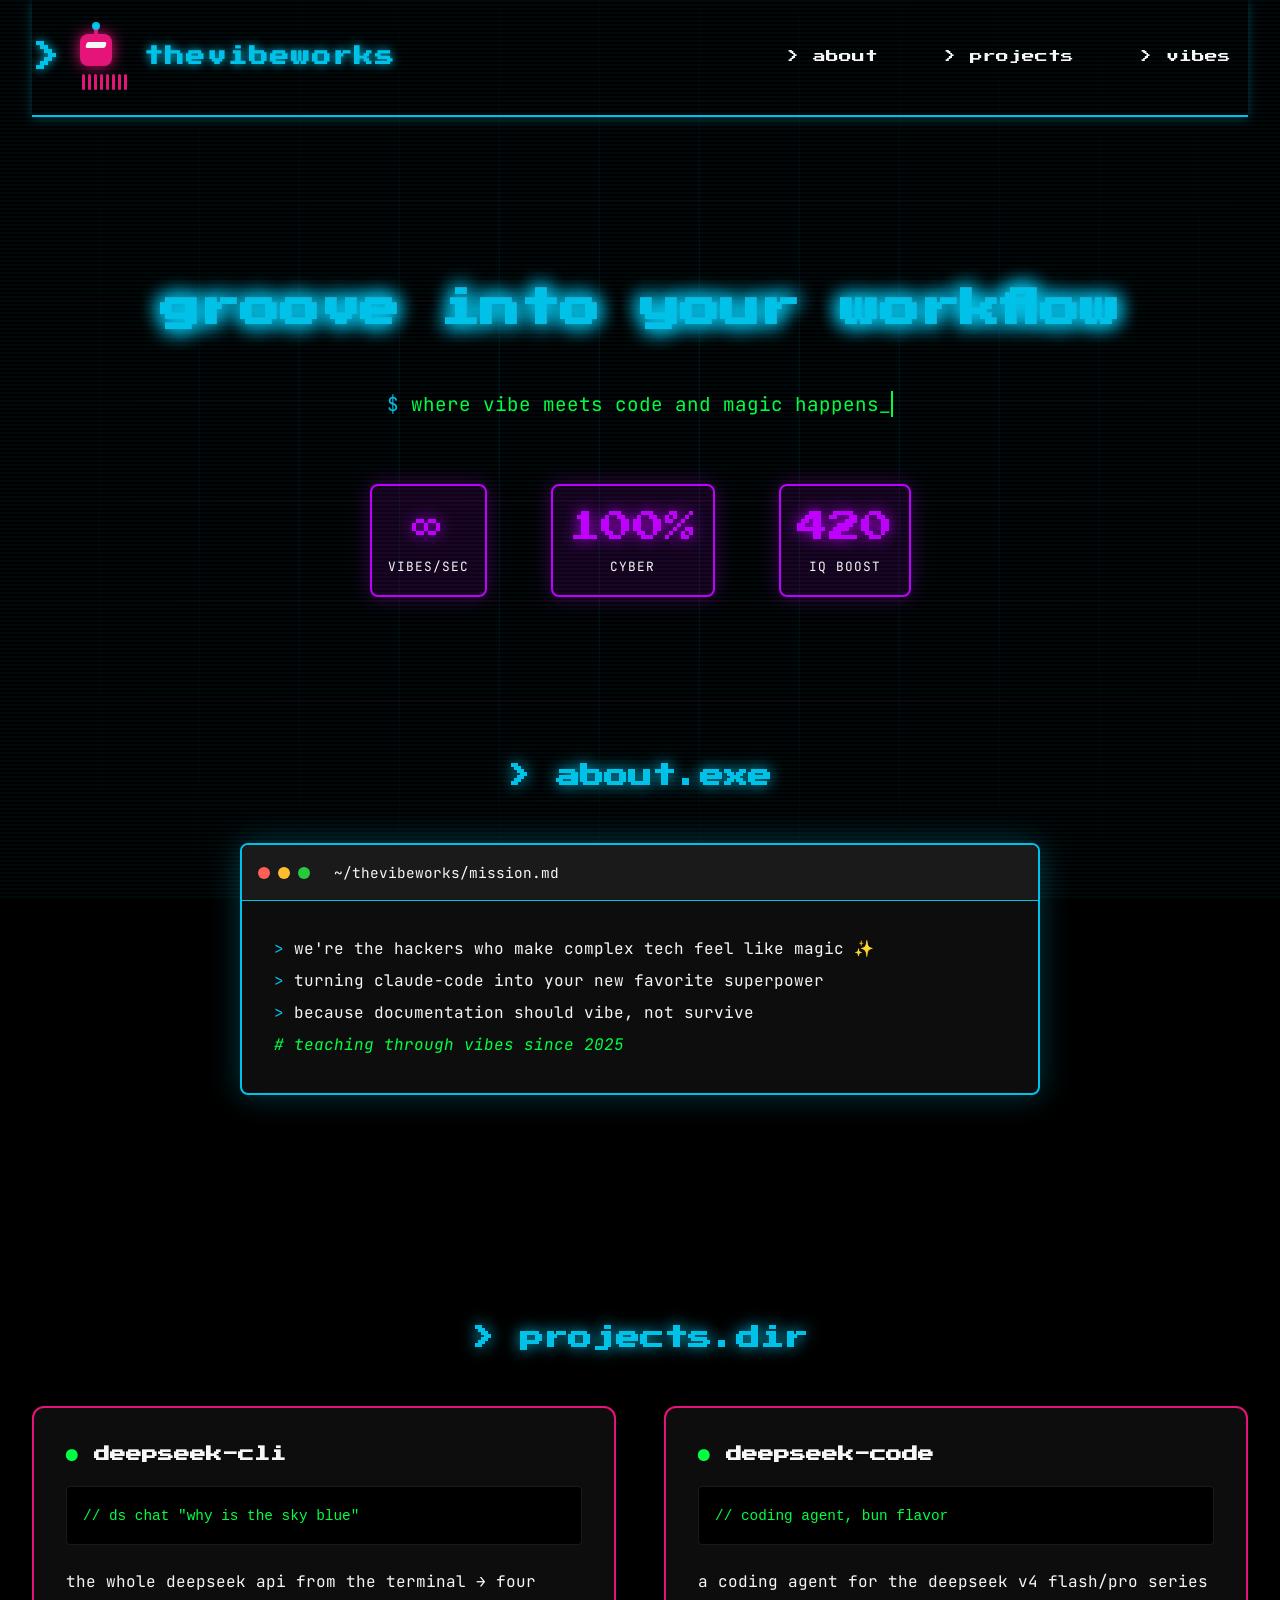
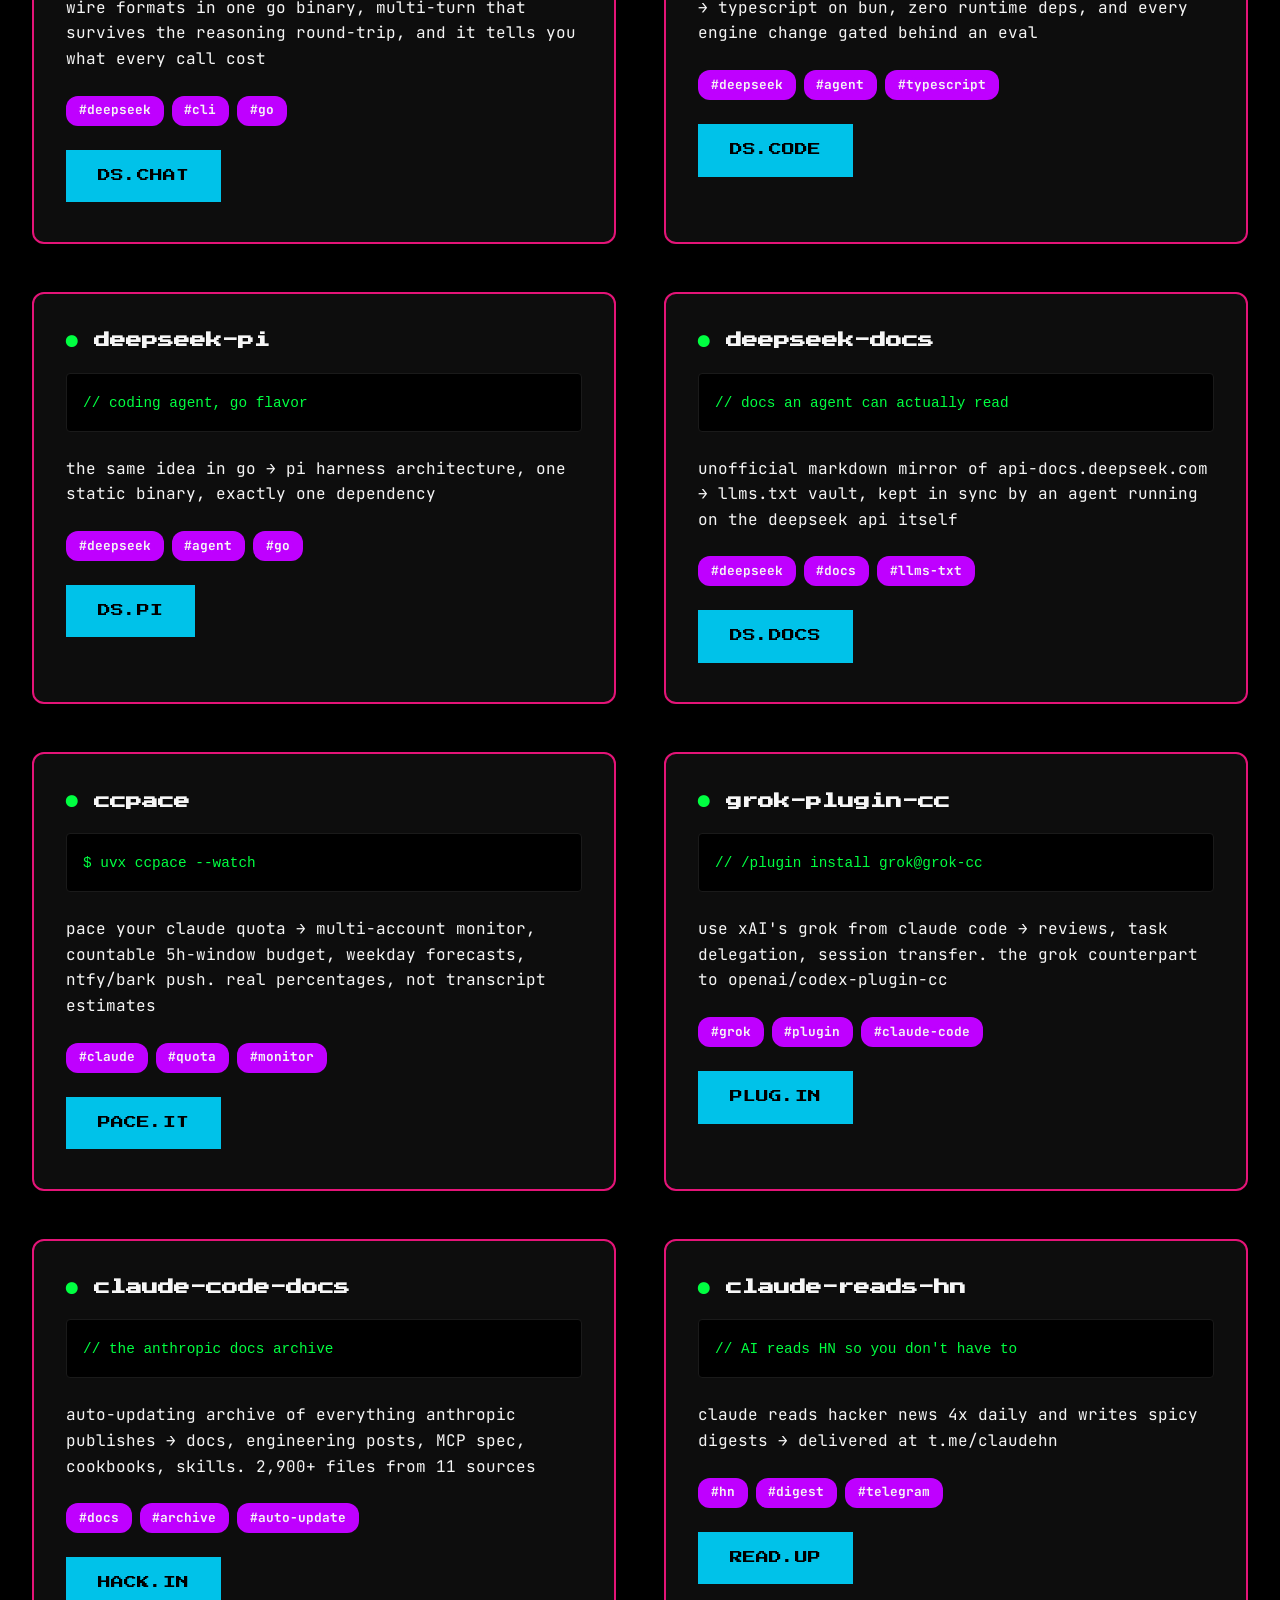
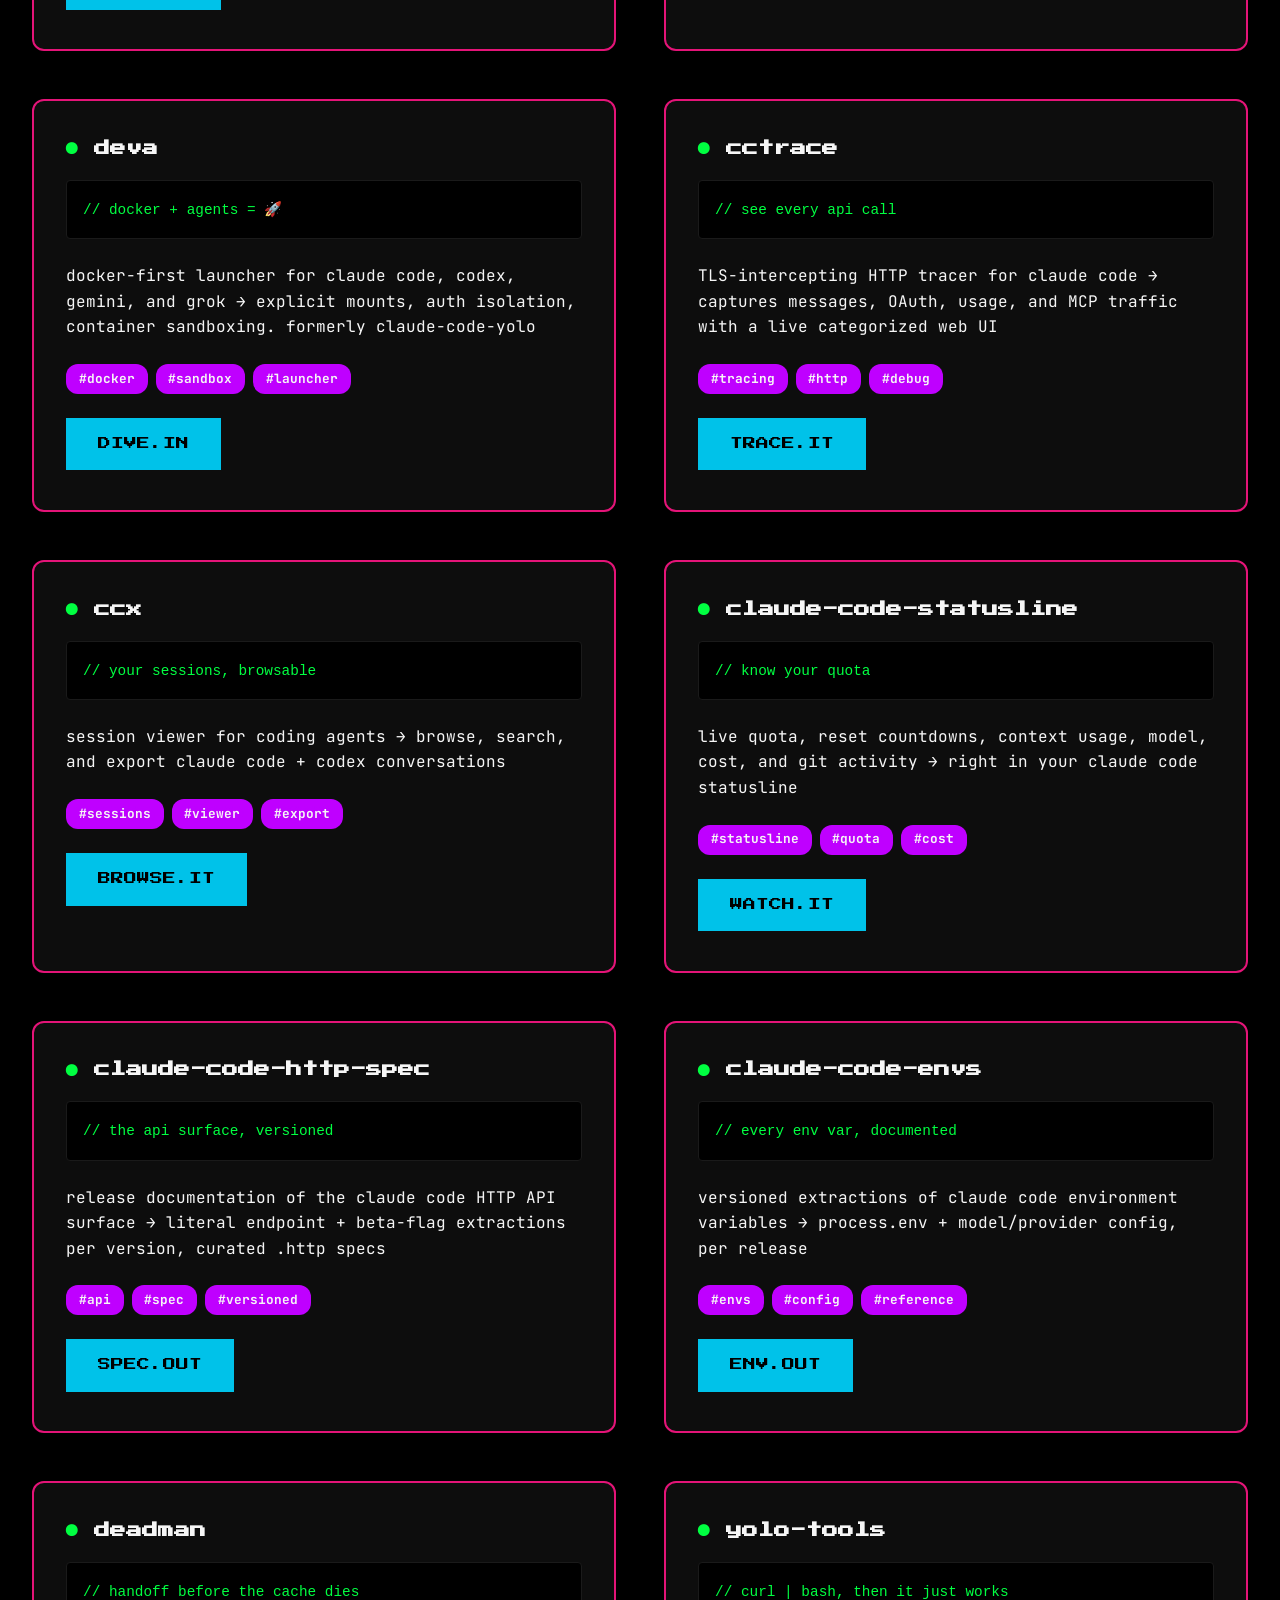
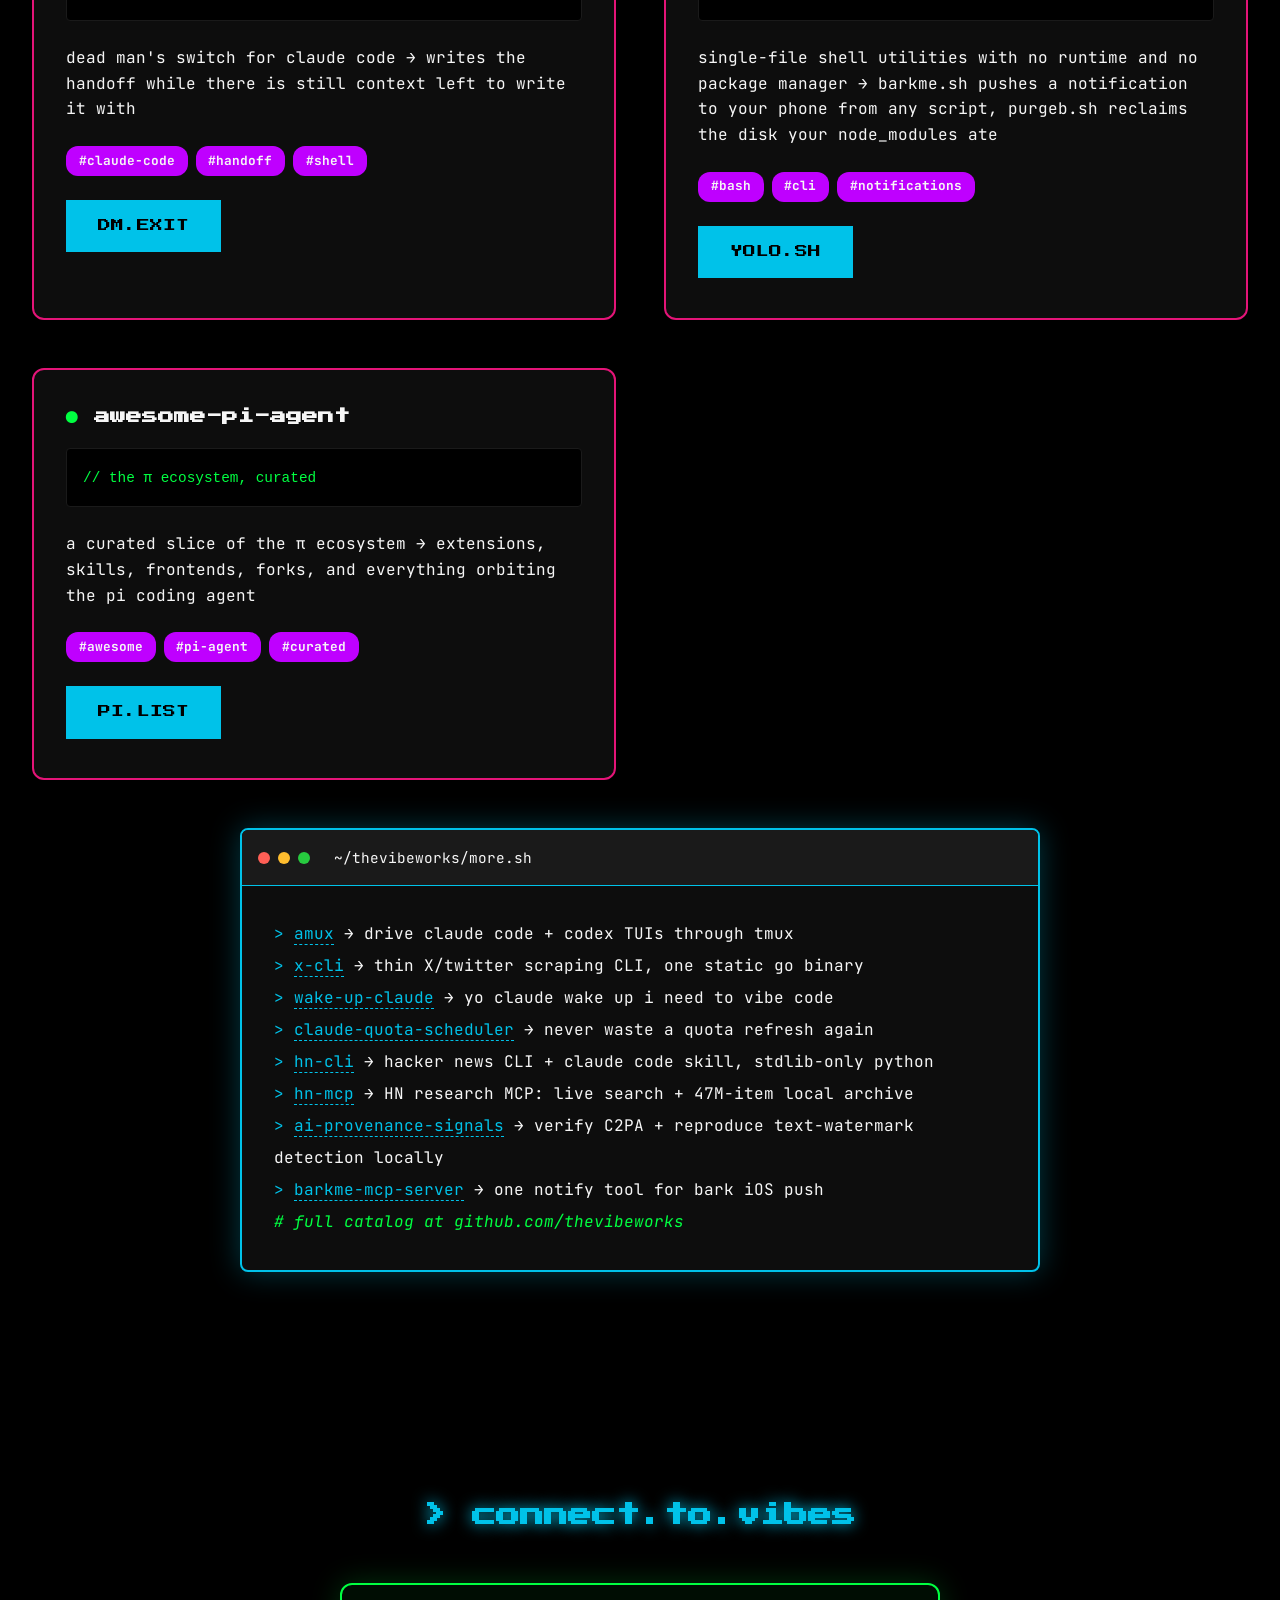
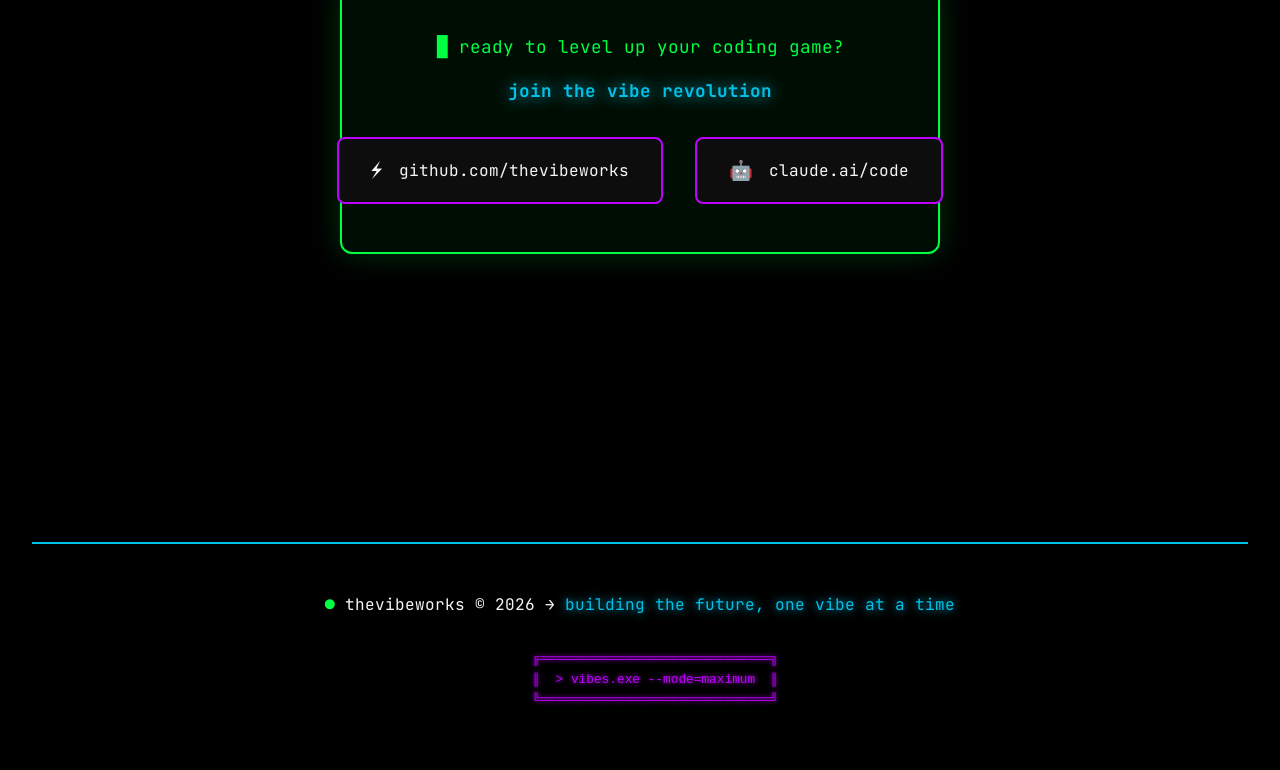
==== commit 0de21b39: "storefront: add yolo-tools The org index carried 16 of the 18 public repos that ship something. yolo" ====
--- a/index.html
+++ b/index.html
@@ -412,6 +412,28 @@
                     <div class="project-card neon-box">
                         <div class="project-header">
                             <span class="project-status online">●</span>
+                            <h4 class="project-title">yolo-tools</h4>
+                        </div>
+                        <div class="project-code">
+                            <code>// curl | bash, then it just works</code>
+                        </div>
+                        <p class="project-description">
+                            single-file shell utilities with no runtime and no package manager → barkme.sh pushes a notification to your phone from any script, purgeb.sh reclaims the disk your node_modules ate
+                        </p>
+                        <div class="project-tags">
+                            <span class="tag">#bash</span>
+                            <span class="tag">#cli</span>
+                            <span class="tag">#notifications</span>
+                        </div>
+                        <a href="https://github.com/thevibeworks/yolo-tools" class="project-link pixel-btn">
+                            <span class="btn-text">yolo.sh</span>
+                            <span class="btn-glow"></span>
+                        </a>
+                    </div>
+
+                    <div class="project-card neon-box">
+                        <div class="project-header">
+                            <span class="project-status online">●</span>
                             <h4 class="project-title">awesome-pi-agent</h4>
                         </div>
                         <div class="project-code">
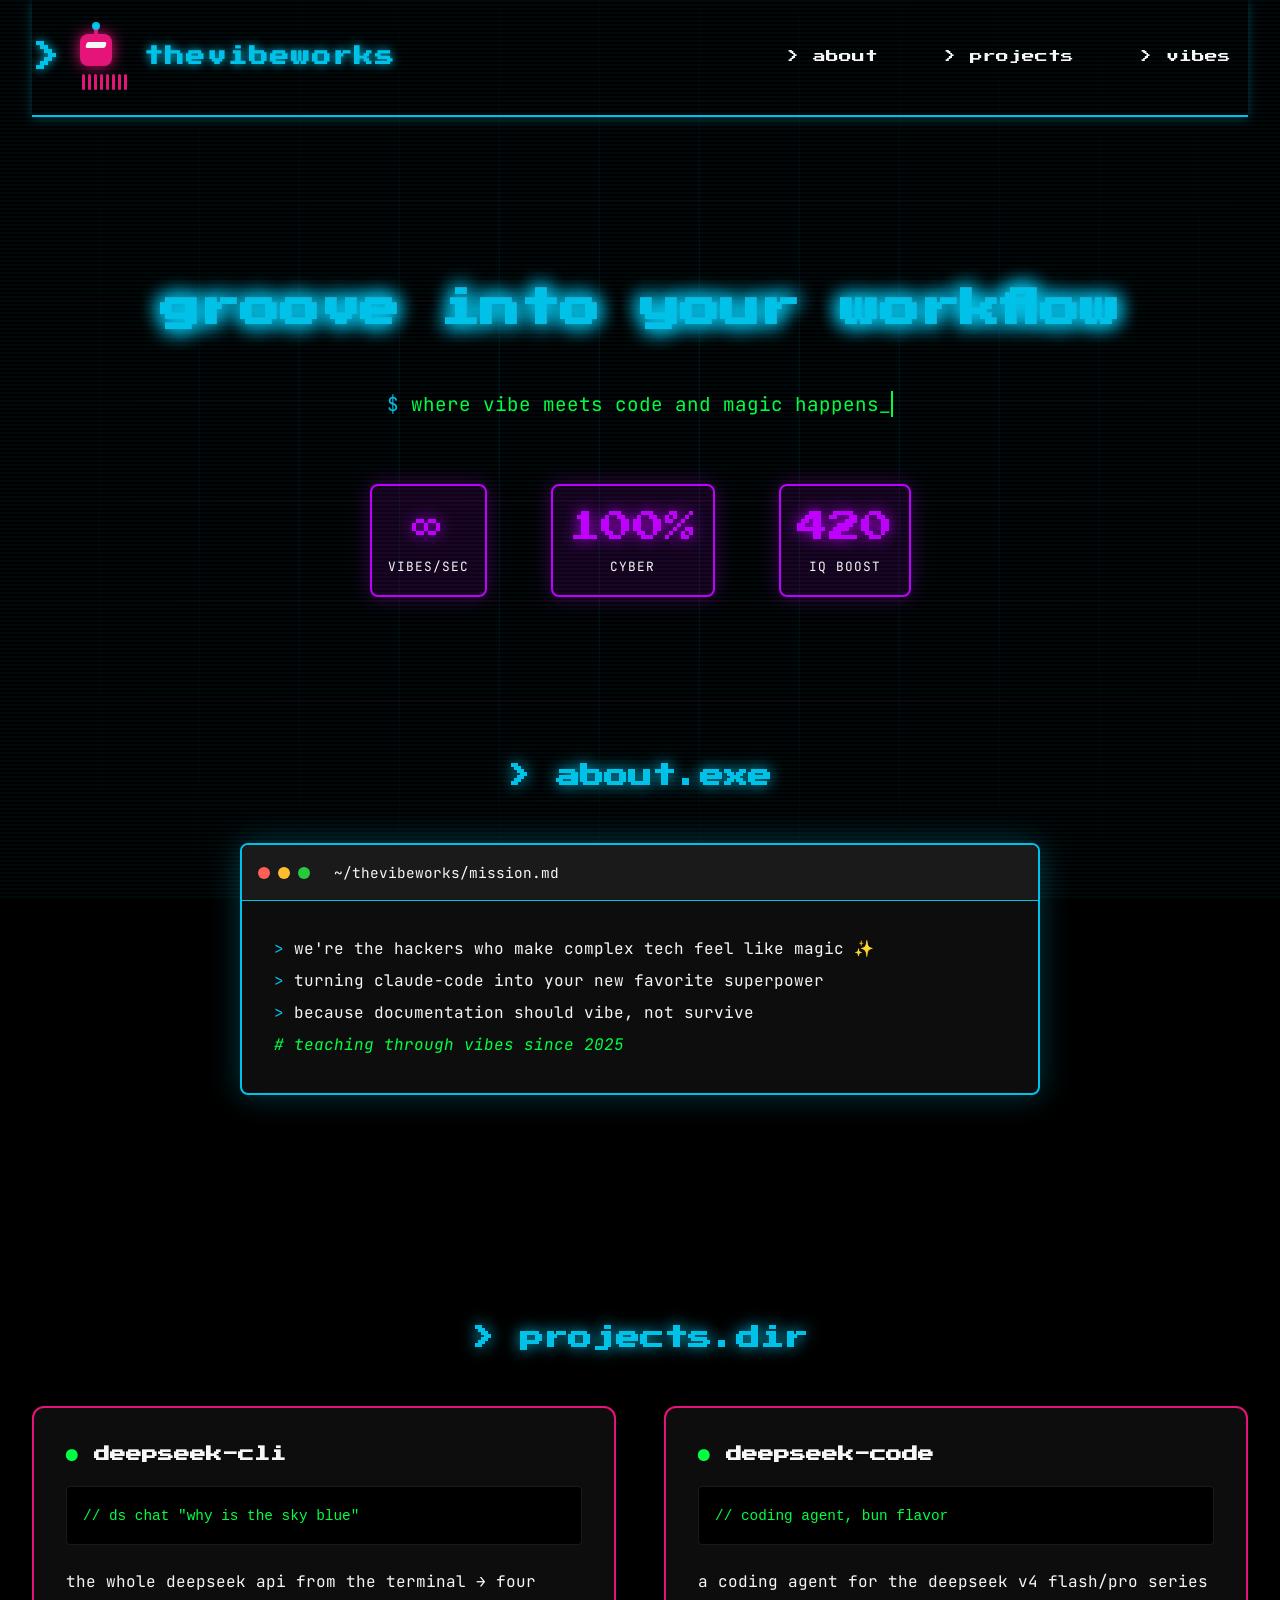
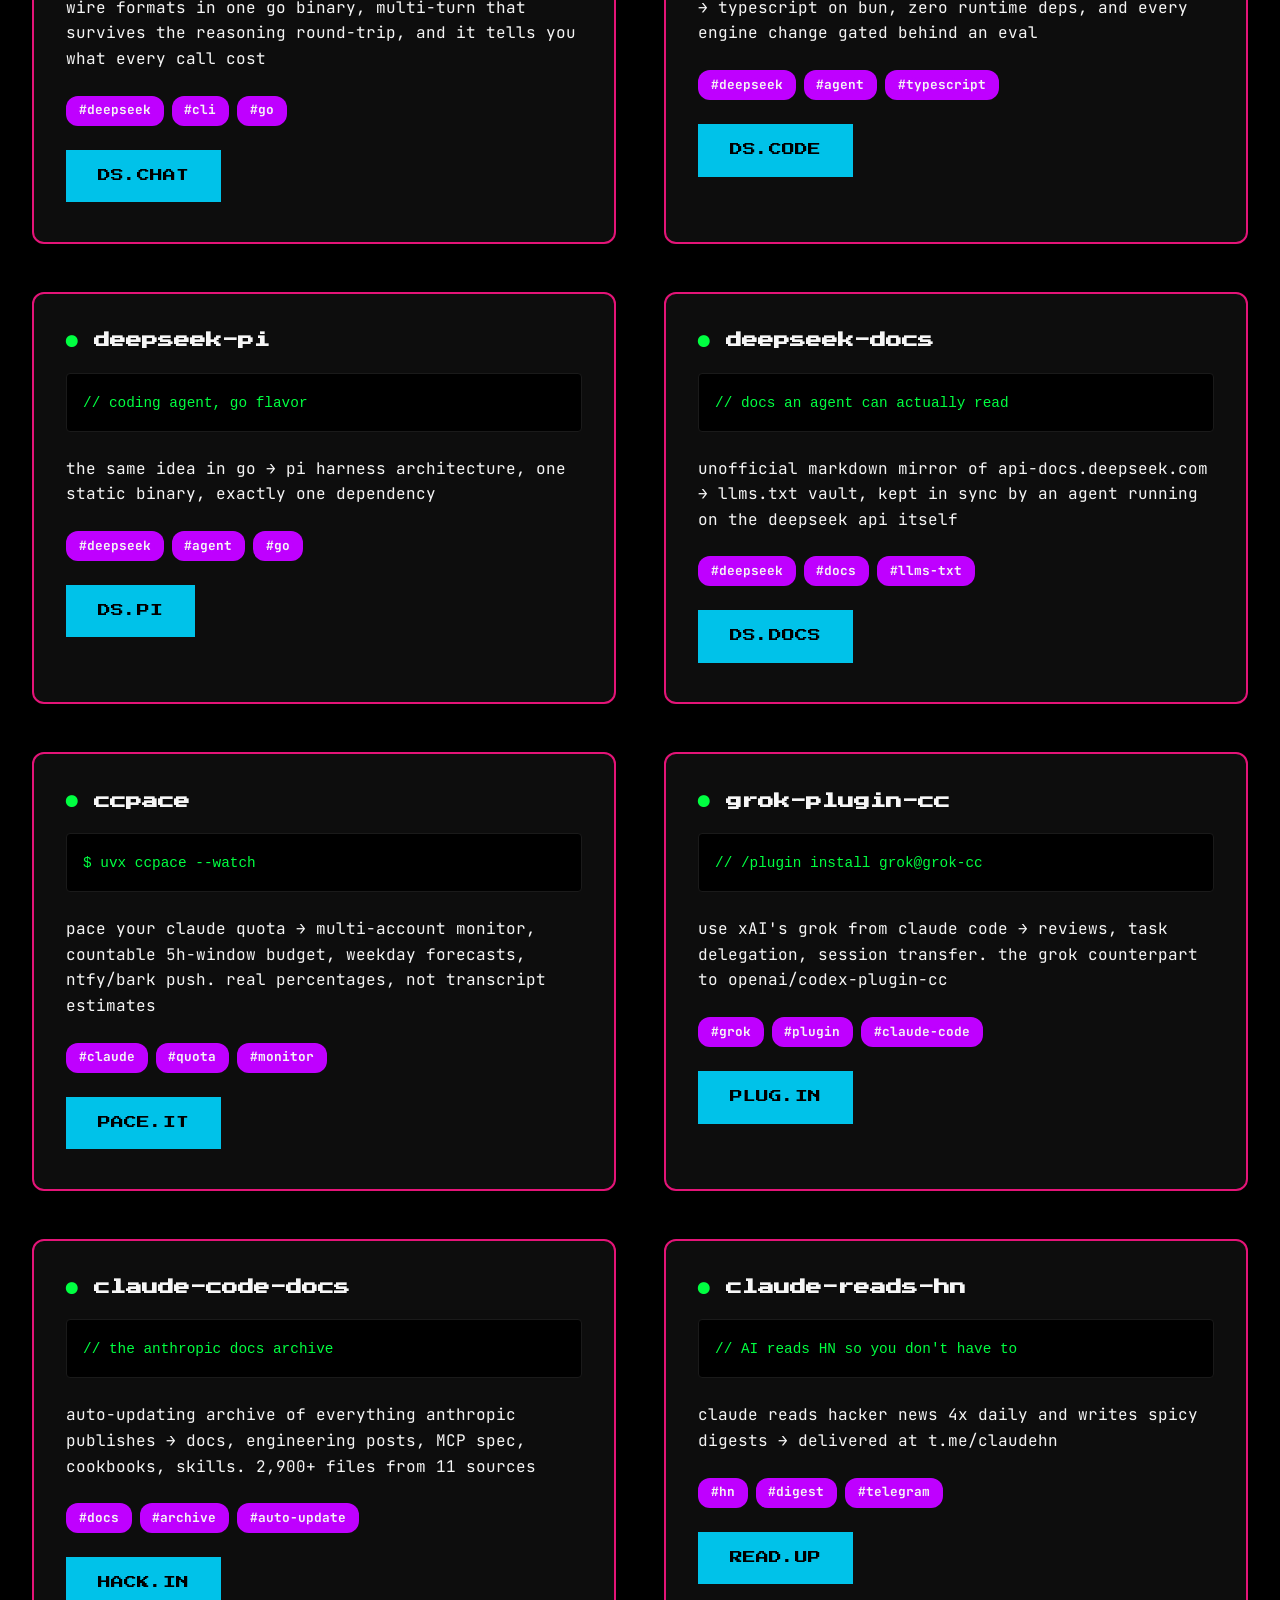
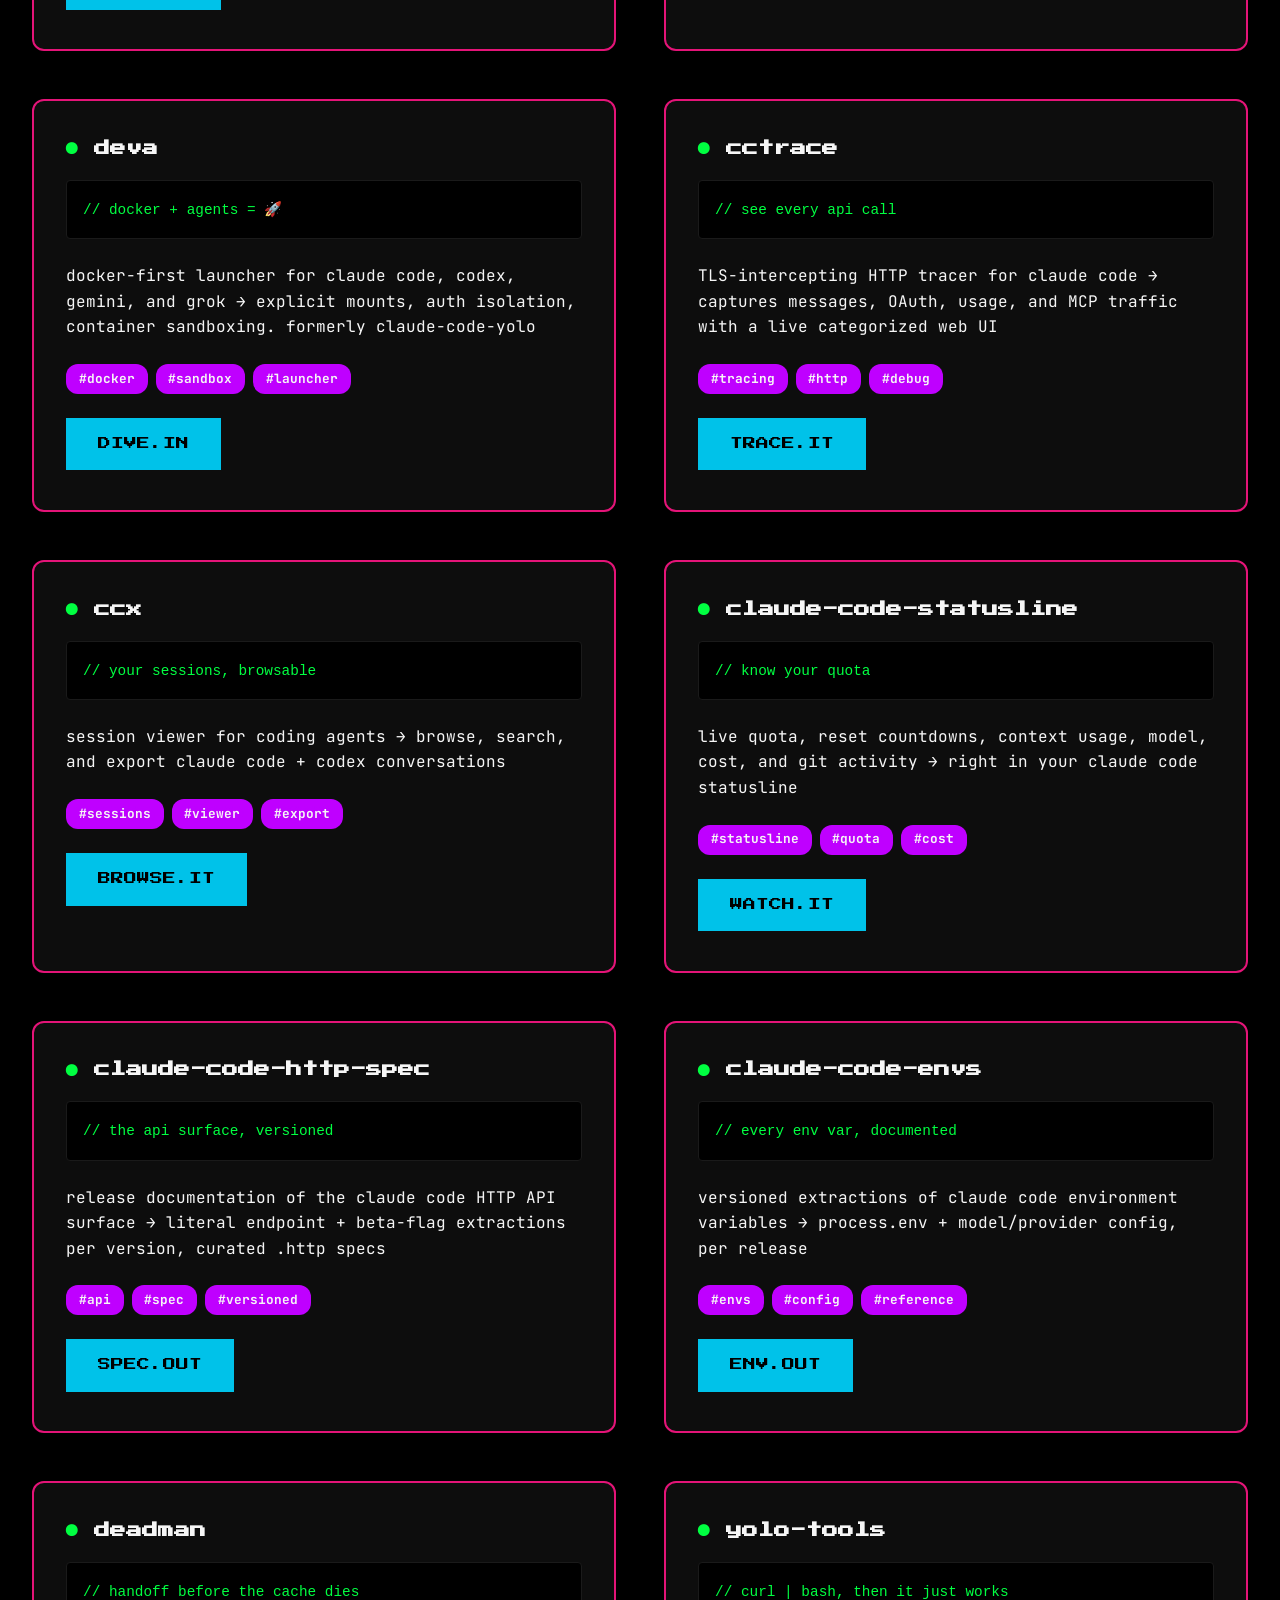
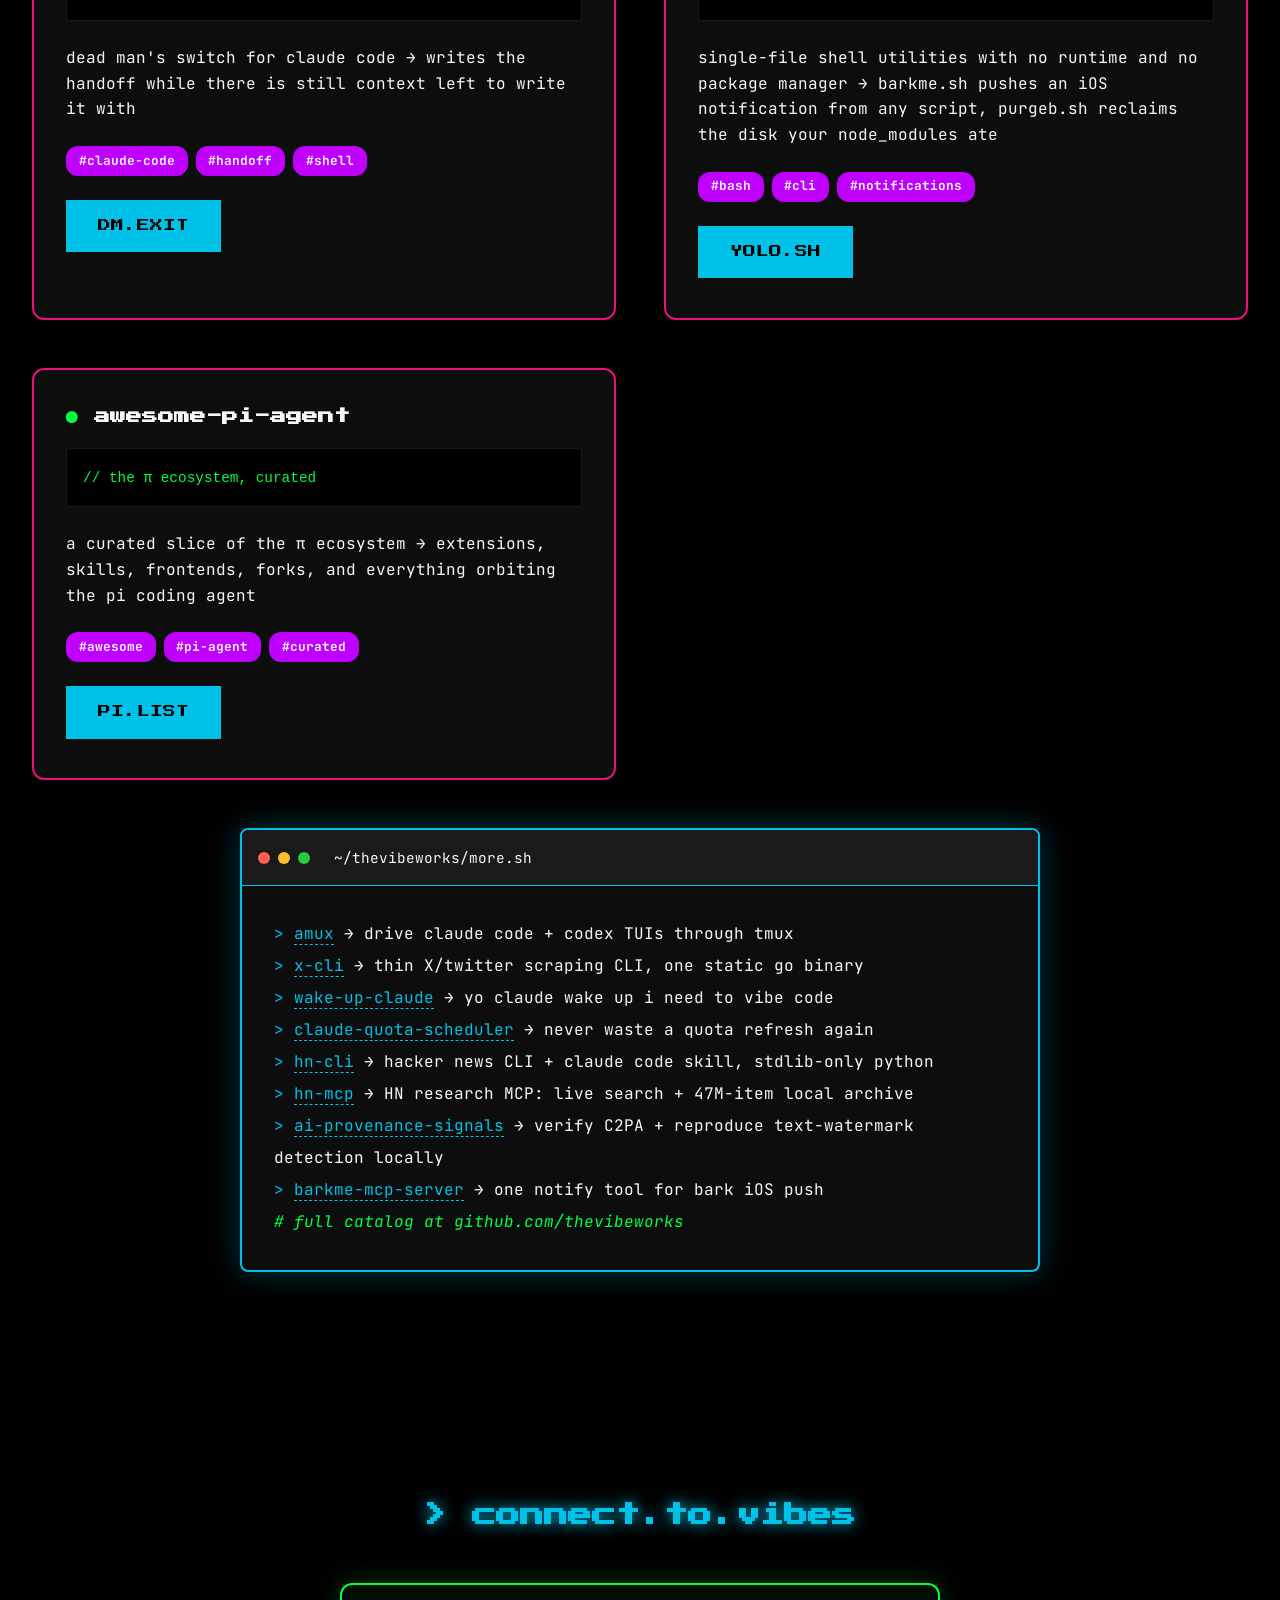
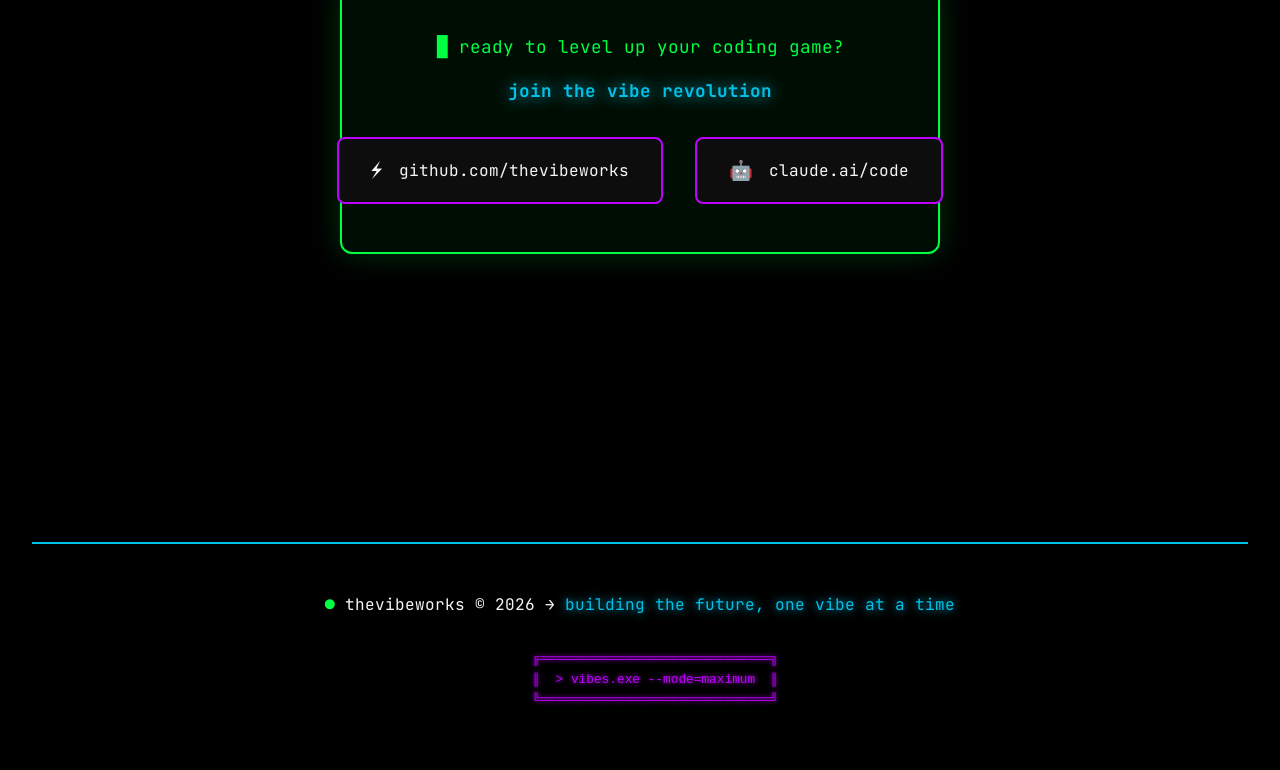
==== commit 54920ad6: "storefront: yolo-tools card says iOS, not phone barkme.sh is a Bark client and Bark is iOS-only. The" ====
--- a/index.html
+++ b/index.html
@@ -418,7 +418,7 @@
                             <code>// curl | bash, then it just works</code>
                         </div>
                         <p class="project-description">
-                            single-file shell utilities with no runtime and no package manager → barkme.sh pushes a notification to your phone from any script, purgeb.sh reclaims the disk your node_modules ate
+                            single-file shell utilities with no runtime and no package manager → barkme.sh pushes an iOS notification from any script, purgeb.sh reclaims the disk your node_modules ate
                         </p>
                         <div class="project-tags">
                             <span class="tag">#bash</span>
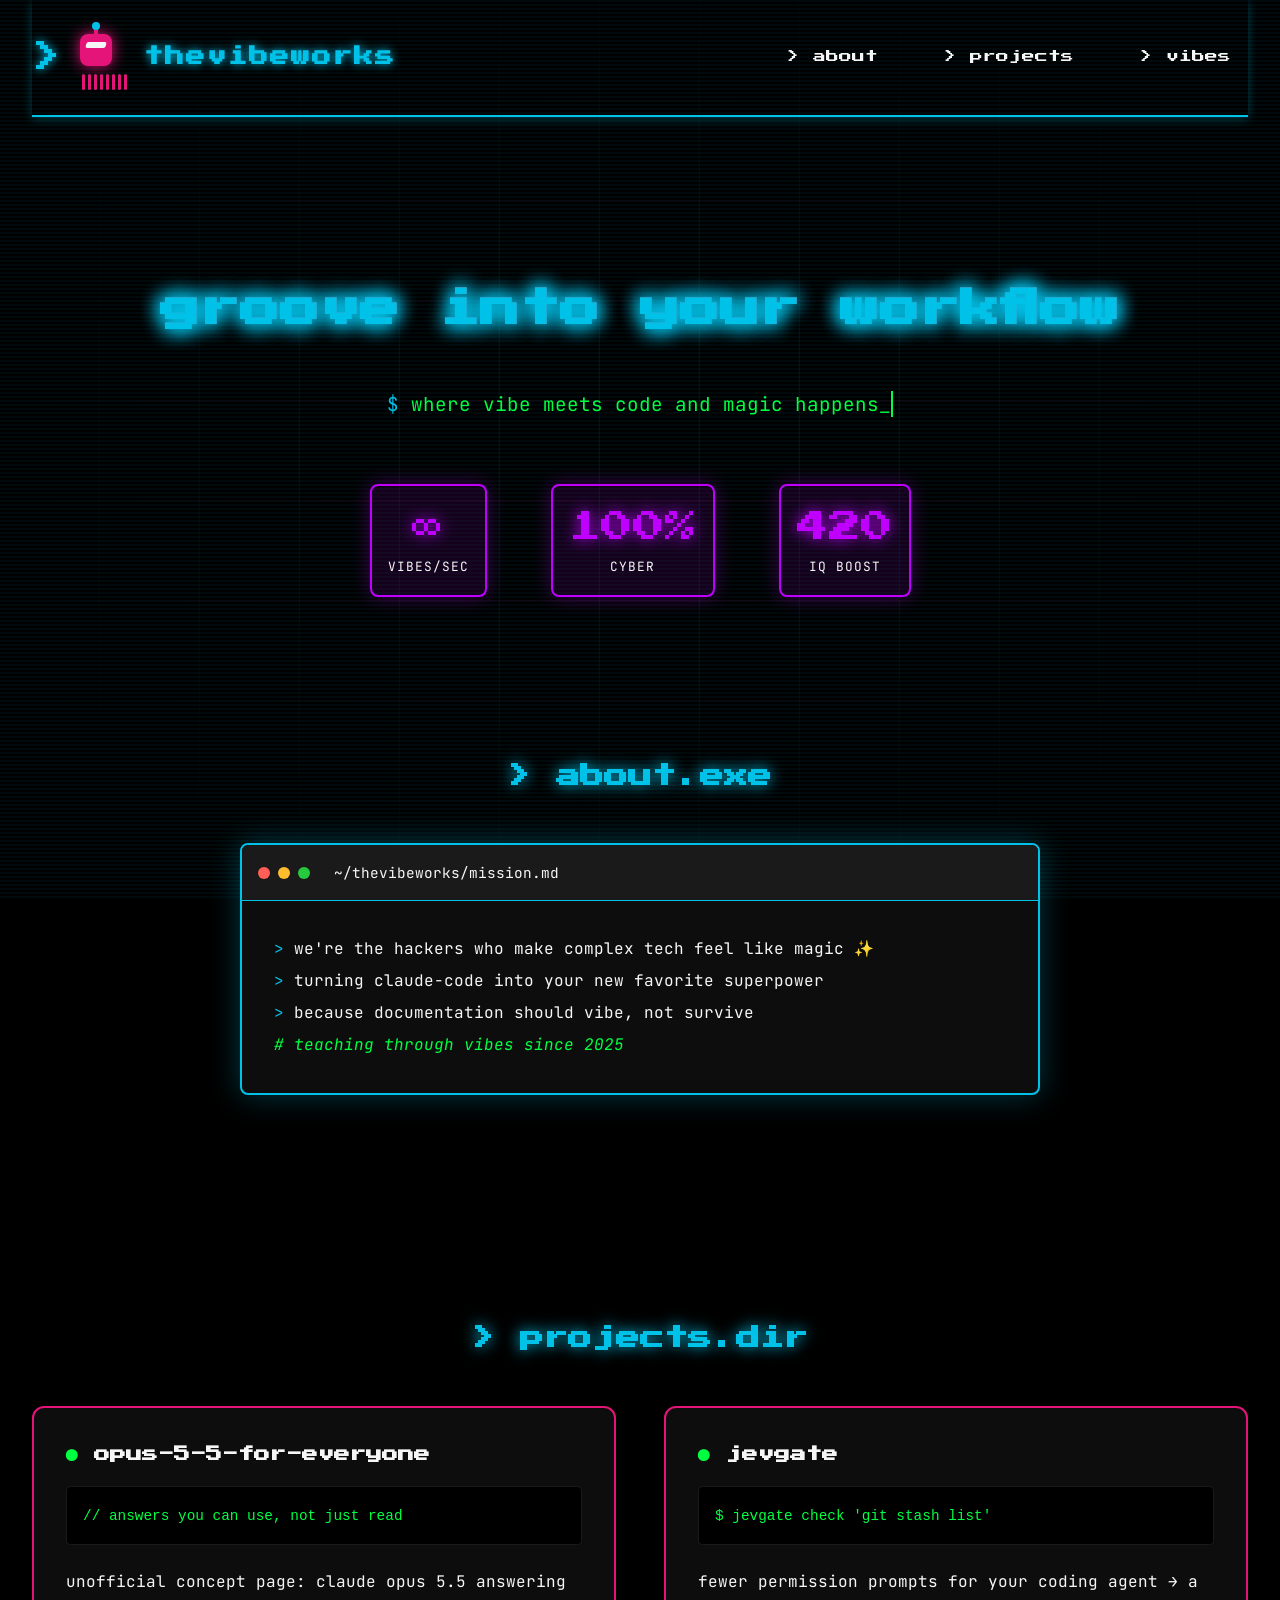
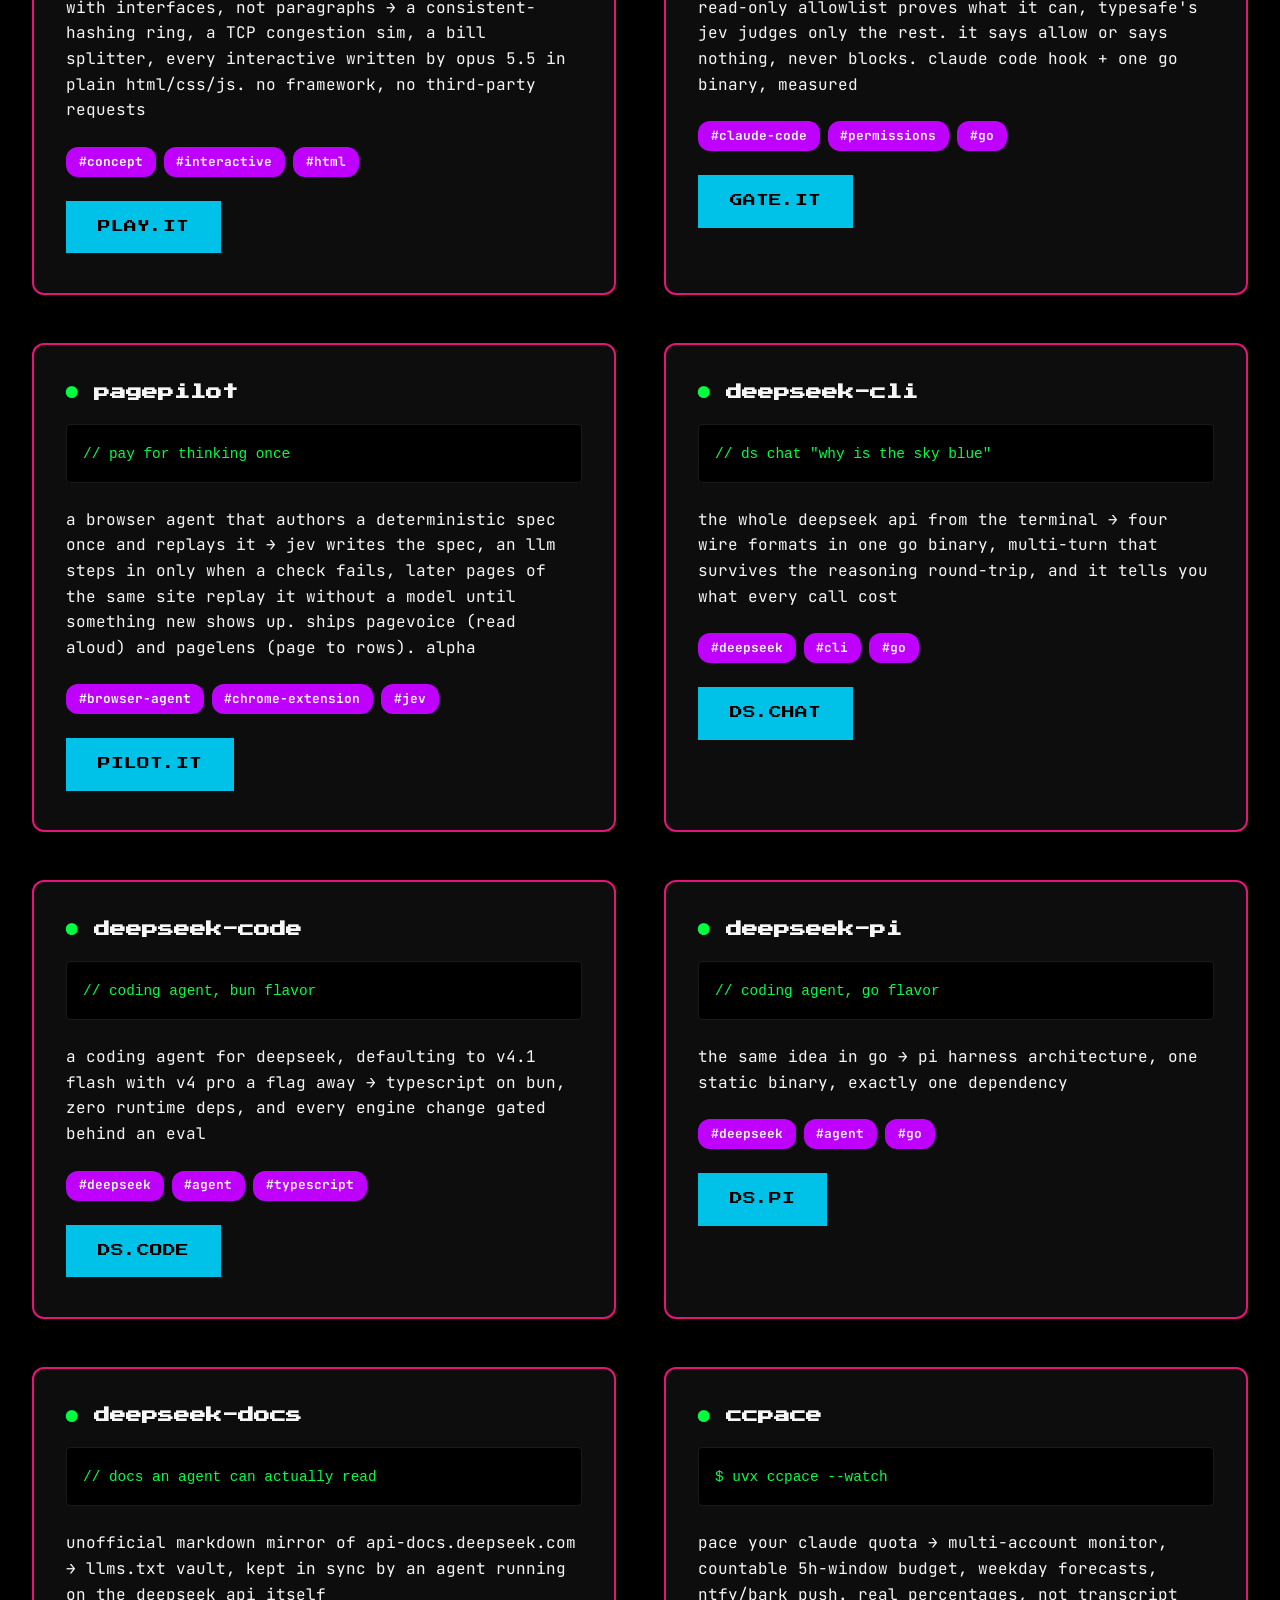
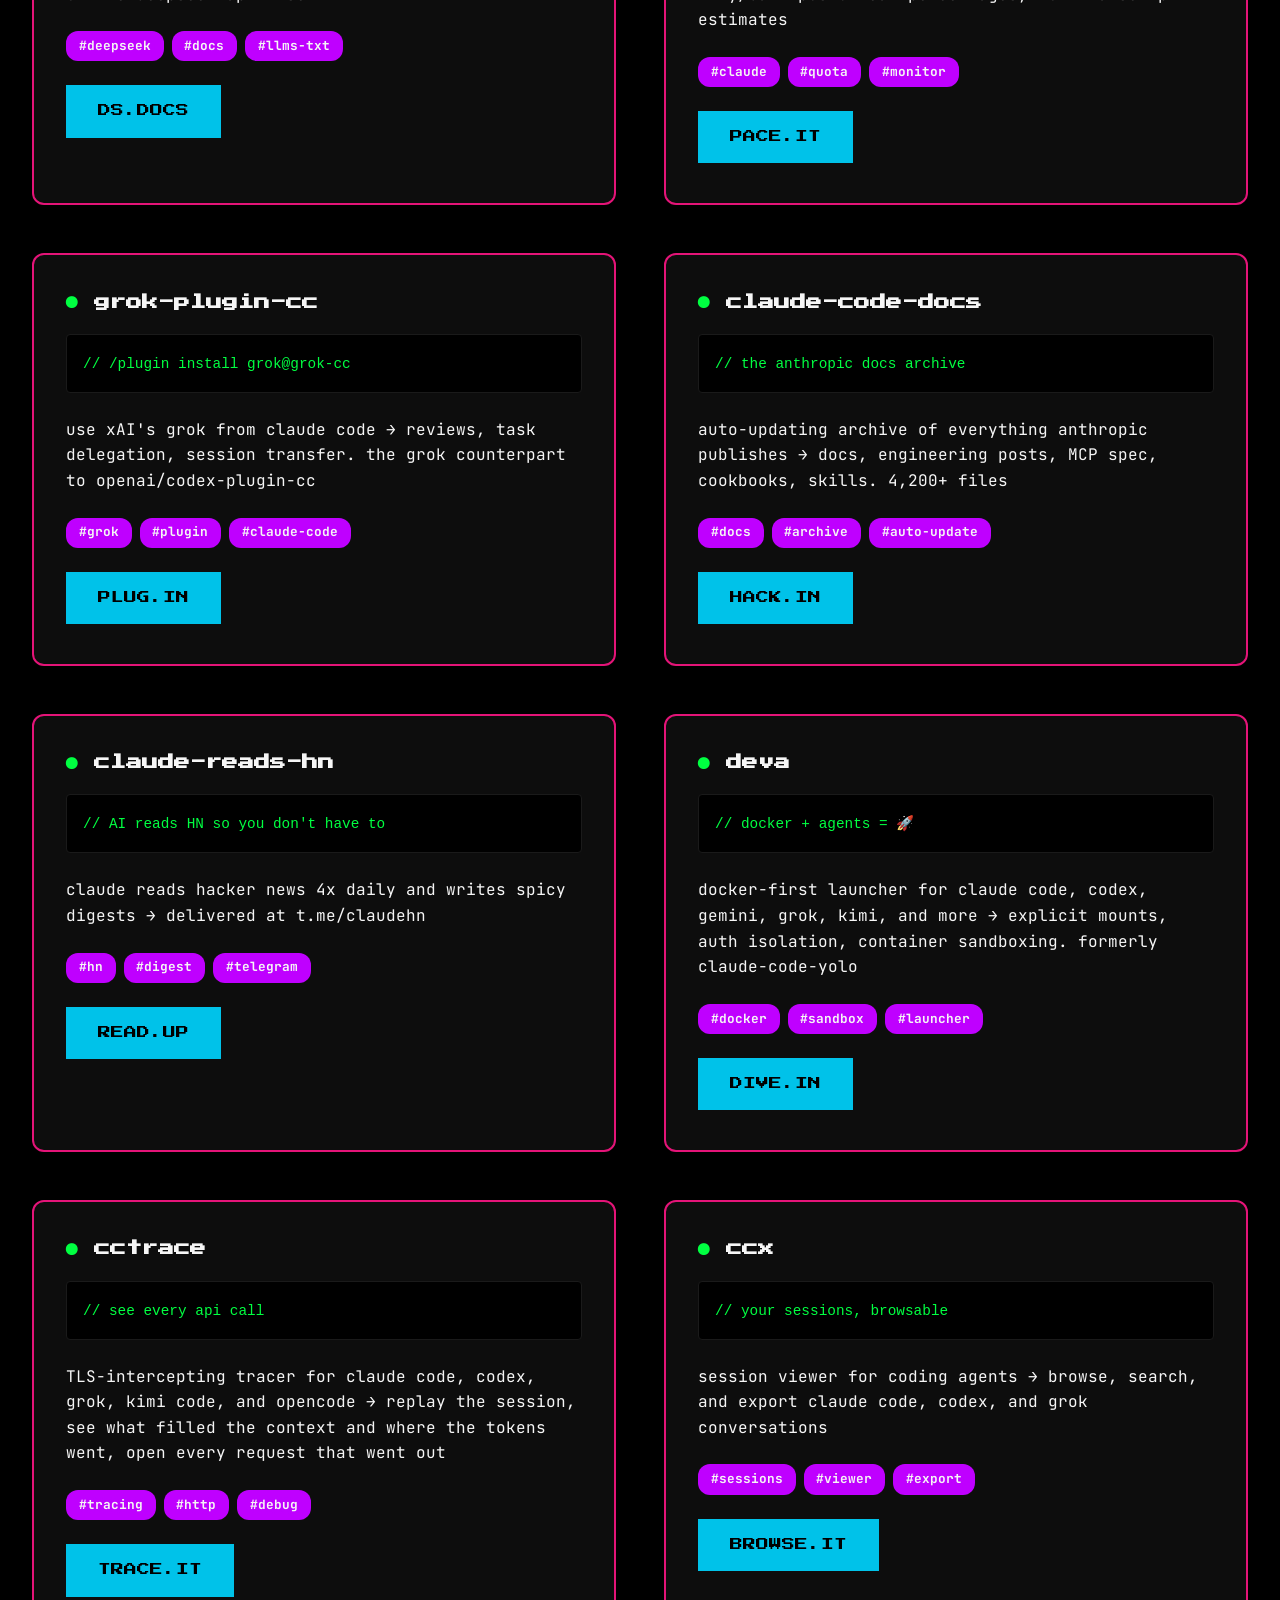
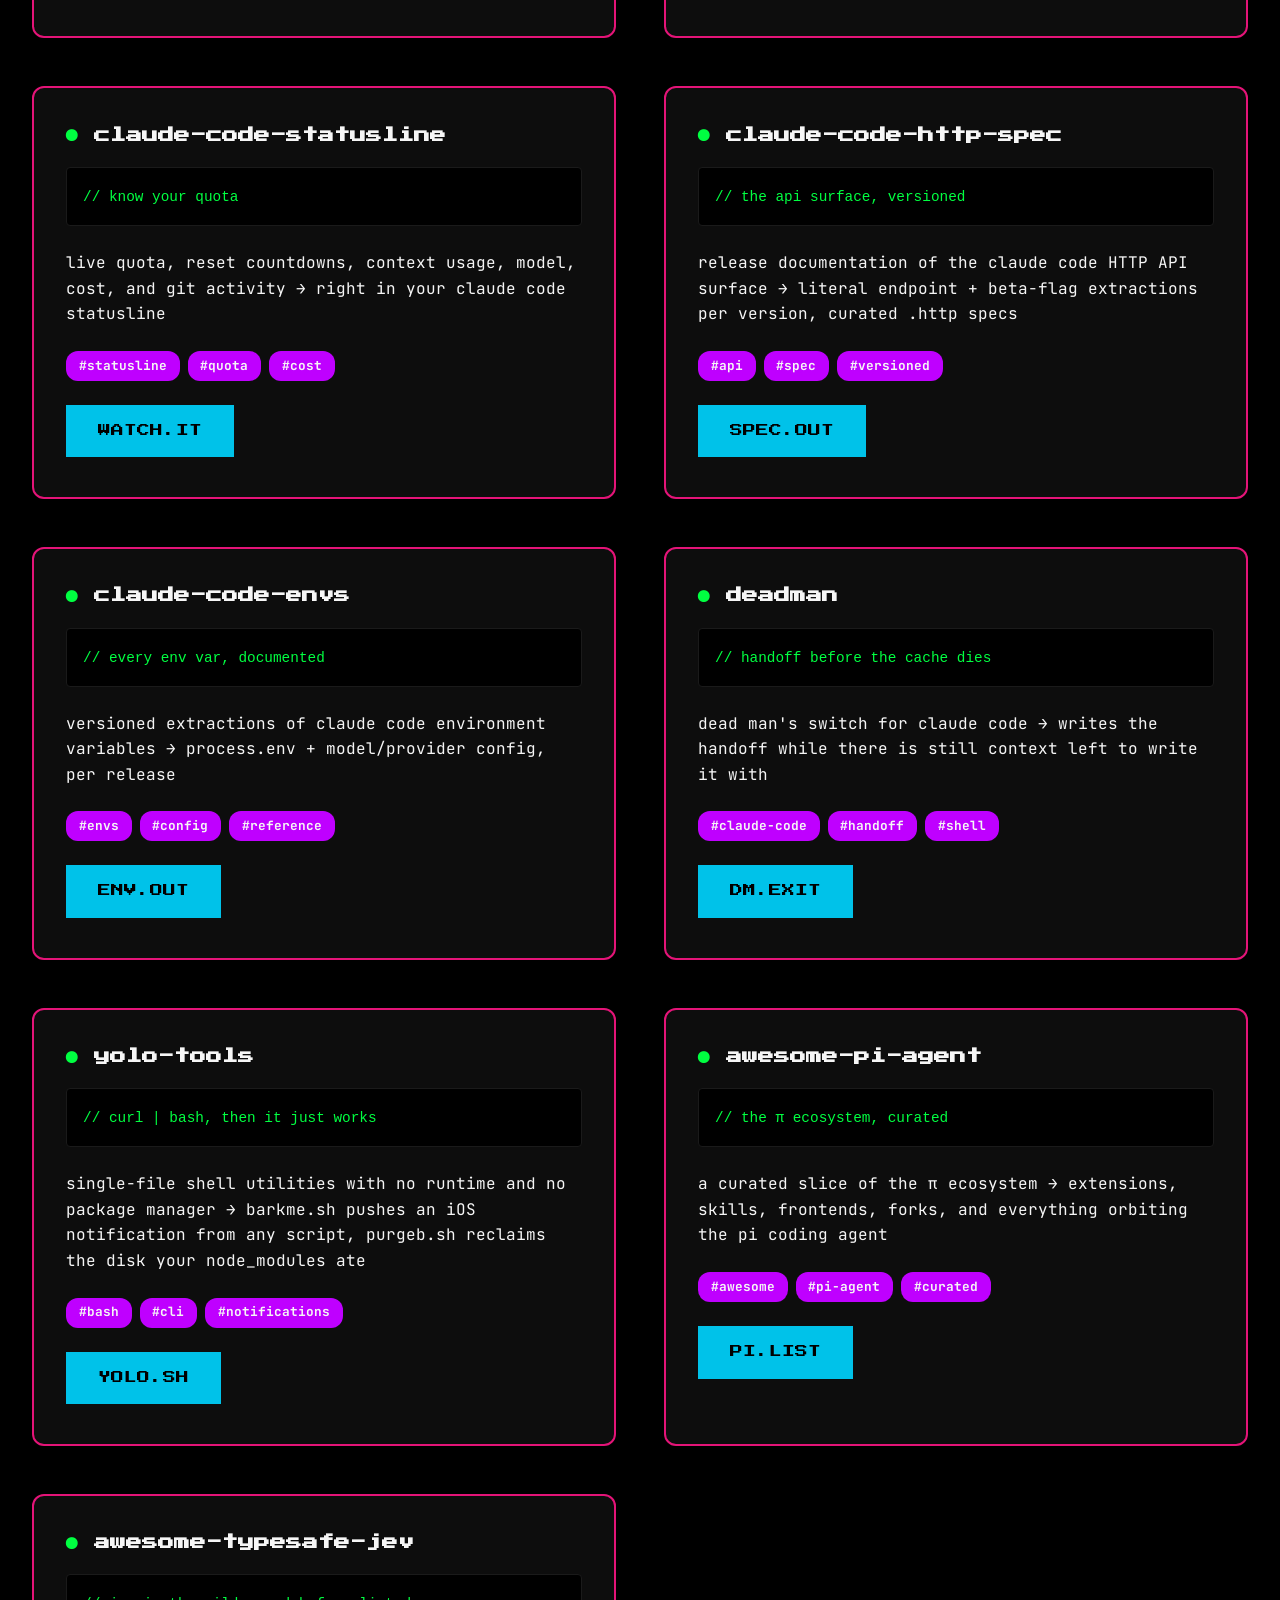
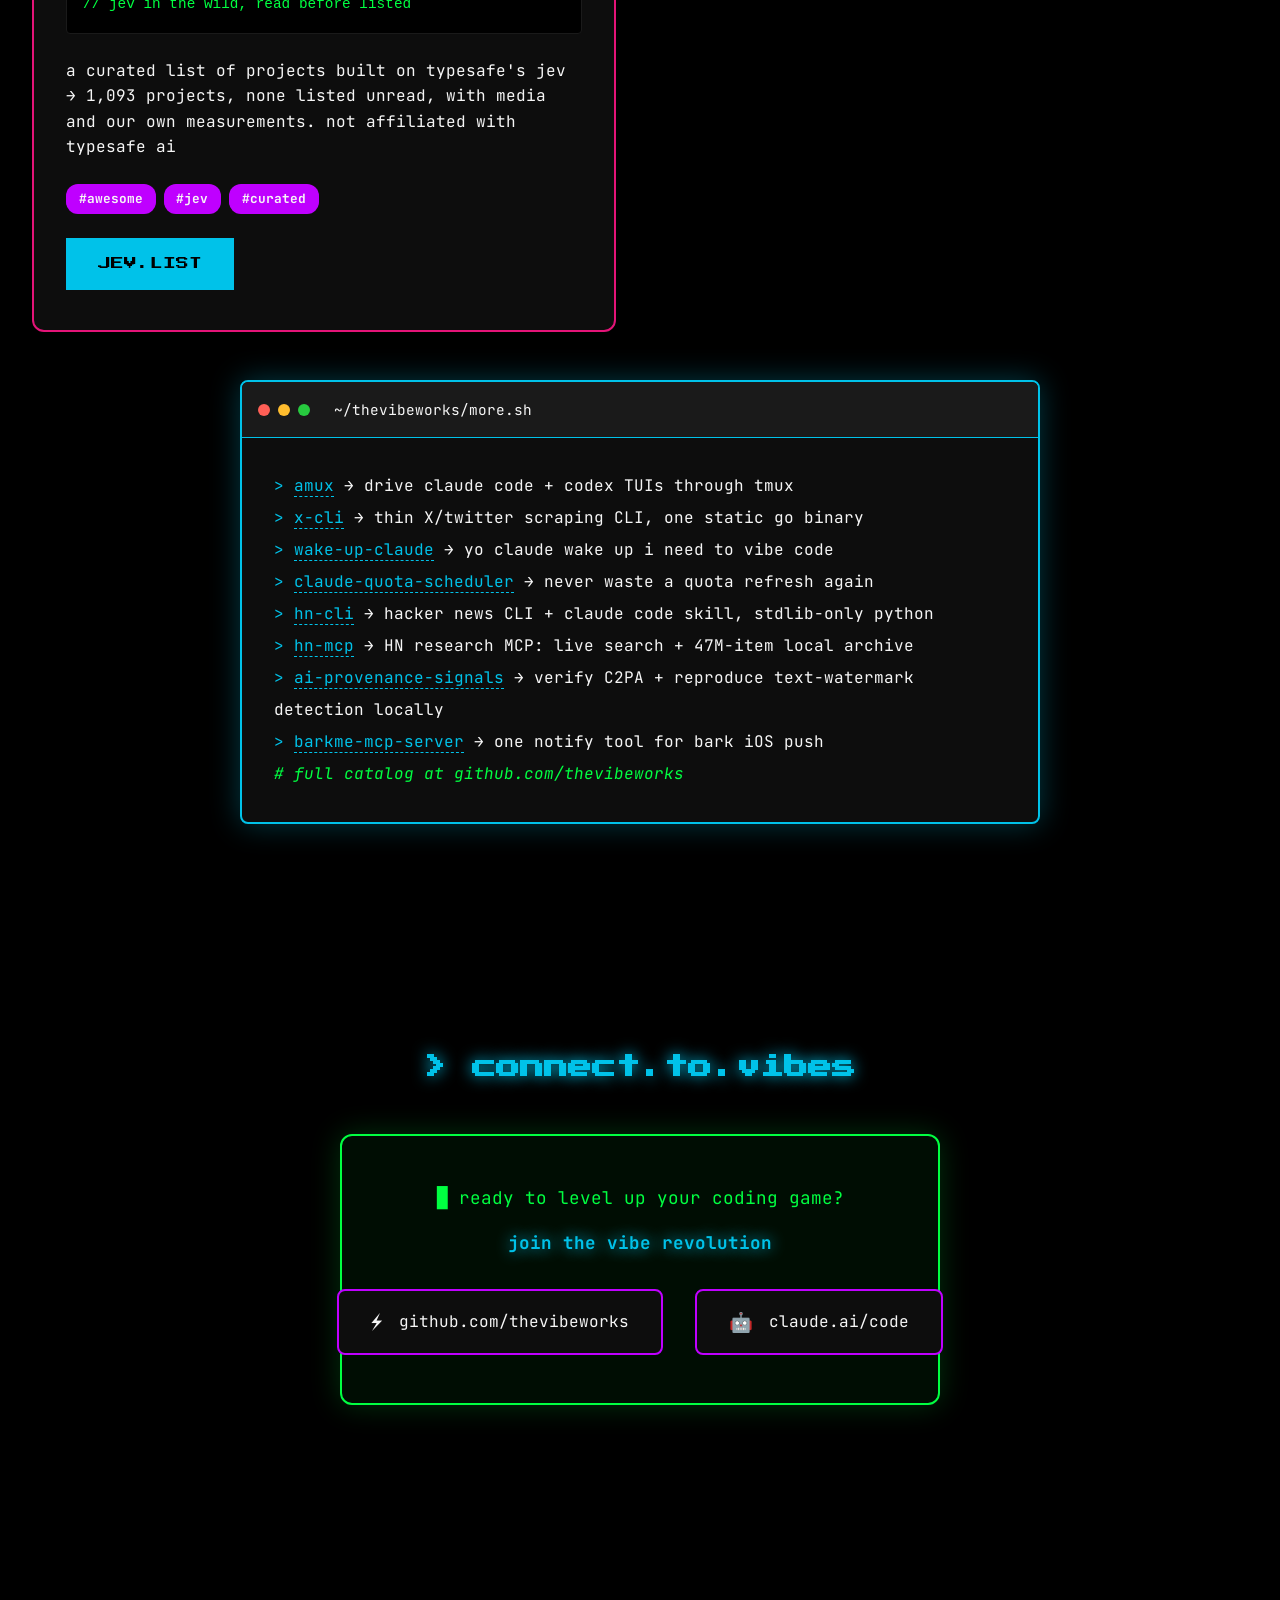
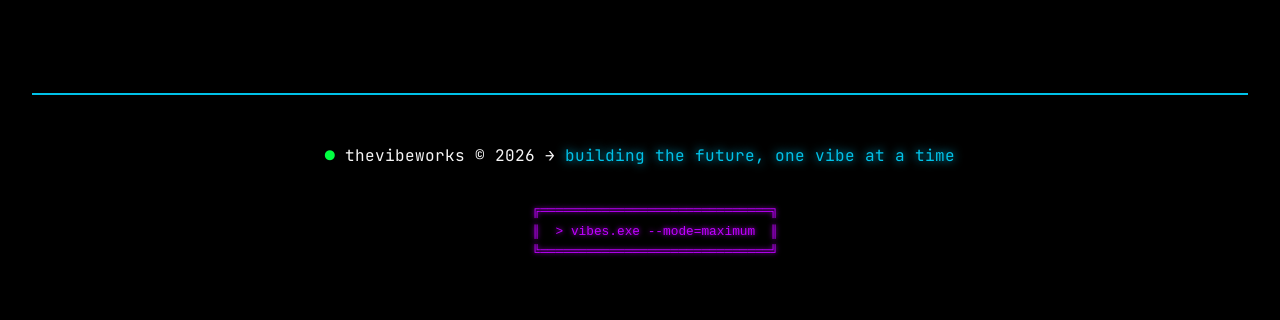
==== commit b5abeeaf: "storefront: list the four repos shipped since September, fix five stale cards The index is the only " ====
--- a/index.html
+++ b/index.html
@@ -82,6 +82,72 @@
                     <div class="project-card neon-box">
                         <div class="project-header">
                             <span class="project-status online">●</span>
+                            <h4 class="project-title">opus-5-5-for-everyone</h4>
+                        </div>
+                        <div class="project-code">
+                            <code>// answers you can use, not just read</code>
+                        </div>
+                        <p class="project-description">
+                            unofficial concept page: claude opus 5.5 answering with interfaces, not paragraphs → a consistent-hashing ring, a TCP congestion sim, a bill splitter, every interactive written by opus 5.5 in plain html/css/js. no framework, no third-party requests
+                        </p>
+                        <div class="project-tags">
+                            <span class="tag">#concept</span>
+                            <span class="tag">#interactive</span>
+                            <span class="tag">#html</span>
+                        </div>
+                        <a href="https://thevibeworks.github.io/opus-5-5-for-everyone/" class="project-link pixel-btn">
+                            <span class="btn-text">play.it</span>
+                            <span class="btn-glow"></span>
+                        </a>
+                    </div>
+
+                    <div class="project-card neon-box">
+                        <div class="project-header">
+                            <span class="project-status online">●</span>
+                            <h4 class="project-title">jevgate</h4>
+                        </div>
+                        <div class="project-code">
+                            <code>$ jevgate check 'git stash list'</code>
+                        </div>
+                        <p class="project-description">
+                            fewer permission prompts for your coding agent → a read-only allowlist proves what it can, typesafe's jev judges only the rest. it says allow or says nothing, never blocks. claude code hook + one go binary, measured
+                        </p>
+                        <div class="project-tags">
+                            <span class="tag">#claude-code</span>
+                            <span class="tag">#permissions</span>
+                            <span class="tag">#go</span>
+                        </div>
+                        <a href="https://github.com/thevibeworks/jevgate" class="project-link pixel-btn">
+                            <span class="btn-text">gate.it</span>
+                            <span class="btn-glow"></span>
+                        </a>
+                    </div>
+
+                    <div class="project-card neon-box">
+                        <div class="project-header">
+                            <span class="project-status online">●</span>
+                            <h4 class="project-title">pagepilot</h4>
+                        </div>
+                        <div class="project-code">
+                            <code>// pay for thinking once</code>
+                        </div>
+                        <p class="project-description">
+                            a browser agent that authors a deterministic spec once and replays it → jev writes the spec, an llm steps in only when a check fails, later pages of the same site replay it without a model until something new shows up. ships pagevoice (read aloud) and pagelens (page to rows). alpha
+                        </p>
+                        <div class="project-tags">
+                            <span class="tag">#browser-agent</span>
+                            <span class="tag">#chrome-extension</span>
+                            <span class="tag">#jev</span>
+                        </div>
+                        <a href="https://github.com/thevibeworks/pagepilot" class="project-link pixel-btn">
+                            <span class="btn-text">pilot.it</span>
+                            <span class="btn-glow"></span>
+                        </a>
+                    </div>
+
+                    <div class="project-card neon-box">
+                        <div class="project-header">
+                            <span class="project-status online">●</span>
                             <h4 class="project-title">deepseek-cli</h4>
                         </div>
                         <div class="project-code">
@@ -110,7 +176,7 @@
                             <code>// coding agent, bun flavor</code>
                         </div>
                         <p class="project-description">
-                            a coding agent for the deepseek v4 flash/pro series → typescript on bun, zero runtime deps, and every engine change gated behind an eval
+                            a coding agent for deepseek, defaulting to v4.1 flash with v4 pro a flag away → typescript on bun, zero runtime deps, and every engine change gated behind an eval
                         </p>
                         <div class="project-tags">
                             <span class="tag">#deepseek</span>
@@ -220,7 +286,7 @@
                             <code>// the anthropic docs archive</code>
                         </div>
                         <p class="project-description">
-                            auto-updating archive of everything anthropic publishes → docs, engineering posts, MCP spec, cookbooks, skills. 2,900+ files from 11 sources
+                            auto-updating archive of everything anthropic publishes → docs, engineering posts, MCP spec, cookbooks, skills. 4,200+ files
                         </p>
                         <div class="project-tags">
                             <span class="tag">#docs</span>
@@ -264,7 +330,7 @@
                             <code>// docker + agents = 🚀</code>
                         </div>
                         <p class="project-description">
-                            docker-first launcher for claude code, codex, gemini, and grok → explicit mounts, auth isolation, container sandboxing. formerly claude-code-yolo
+                            docker-first launcher for claude code, codex, gemini, grok, kimi, and more → explicit mounts, auth isolation, container sandboxing. formerly claude-code-yolo
                         </p>
                         <div class="project-tags">
                             <span class="tag">#docker</span>
@@ -286,7 +352,7 @@
                             <code>// see every api call</code>
                         </div>
                         <p class="project-description">
-                            TLS-intercepting HTTP tracer for claude code → captures messages, OAuth, usage, and MCP traffic with a live categorized web UI
+                            TLS-intercepting tracer for claude code, codex, grok, kimi code, and opencode → replay the session, see what filled the context and where the tokens went, open every request that went out
                         </p>
                         <div class="project-tags">
                             <span class="tag">#tracing</span>
@@ -308,7 +374,7 @@
                             <code>// your sessions, browsable</code>
                         </div>
                         <p class="project-description">
-                            session viewer for coding agents → browse, search, and export claude code + codex conversations
+                            session viewer for coding agents → browse, search, and export claude code, codex, and grok conversations
                         </p>
                         <div class="project-tags">
                             <span class="tag">#sessions</span>
@@ -449,6 +515,28 @@
                         </div>
                         <a href="https://github.com/thevibeworks/awesome-pi-agent" class="project-link pixel-btn">
                             <span class="btn-text">pi.list</span>
+                            <span class="btn-glow"></span>
+                        </a>
+                    </div>
+
+                    <div class="project-card neon-box">
+                        <div class="project-header">
+                            <span class="project-status online">●</span>
+                            <h4 class="project-title">awesome-typesafe-jev</h4>
+                        </div>
+                        <div class="project-code">
+                            <code>// jev in the wild, read before listed</code>
+                        </div>
+                        <p class="project-description">
+                            a curated list of projects built on typesafe's jev → 1,093 projects, none listed unread, with media and our own measurements. not affiliated with typesafe ai
+                        </p>
+                        <div class="project-tags">
+                            <span class="tag">#awesome</span>
+                            <span class="tag">#jev</span>
+                            <span class="tag">#curated</span>
+                        </div>
+                        <a href="https://thevibeworks.github.io/awesome-typesafe-jev/" class="project-link pixel-btn">
+                            <span class="btn-text">jev.list</span>
                             <span class="btn-glow"></span>
                         </a>
                     </div>
